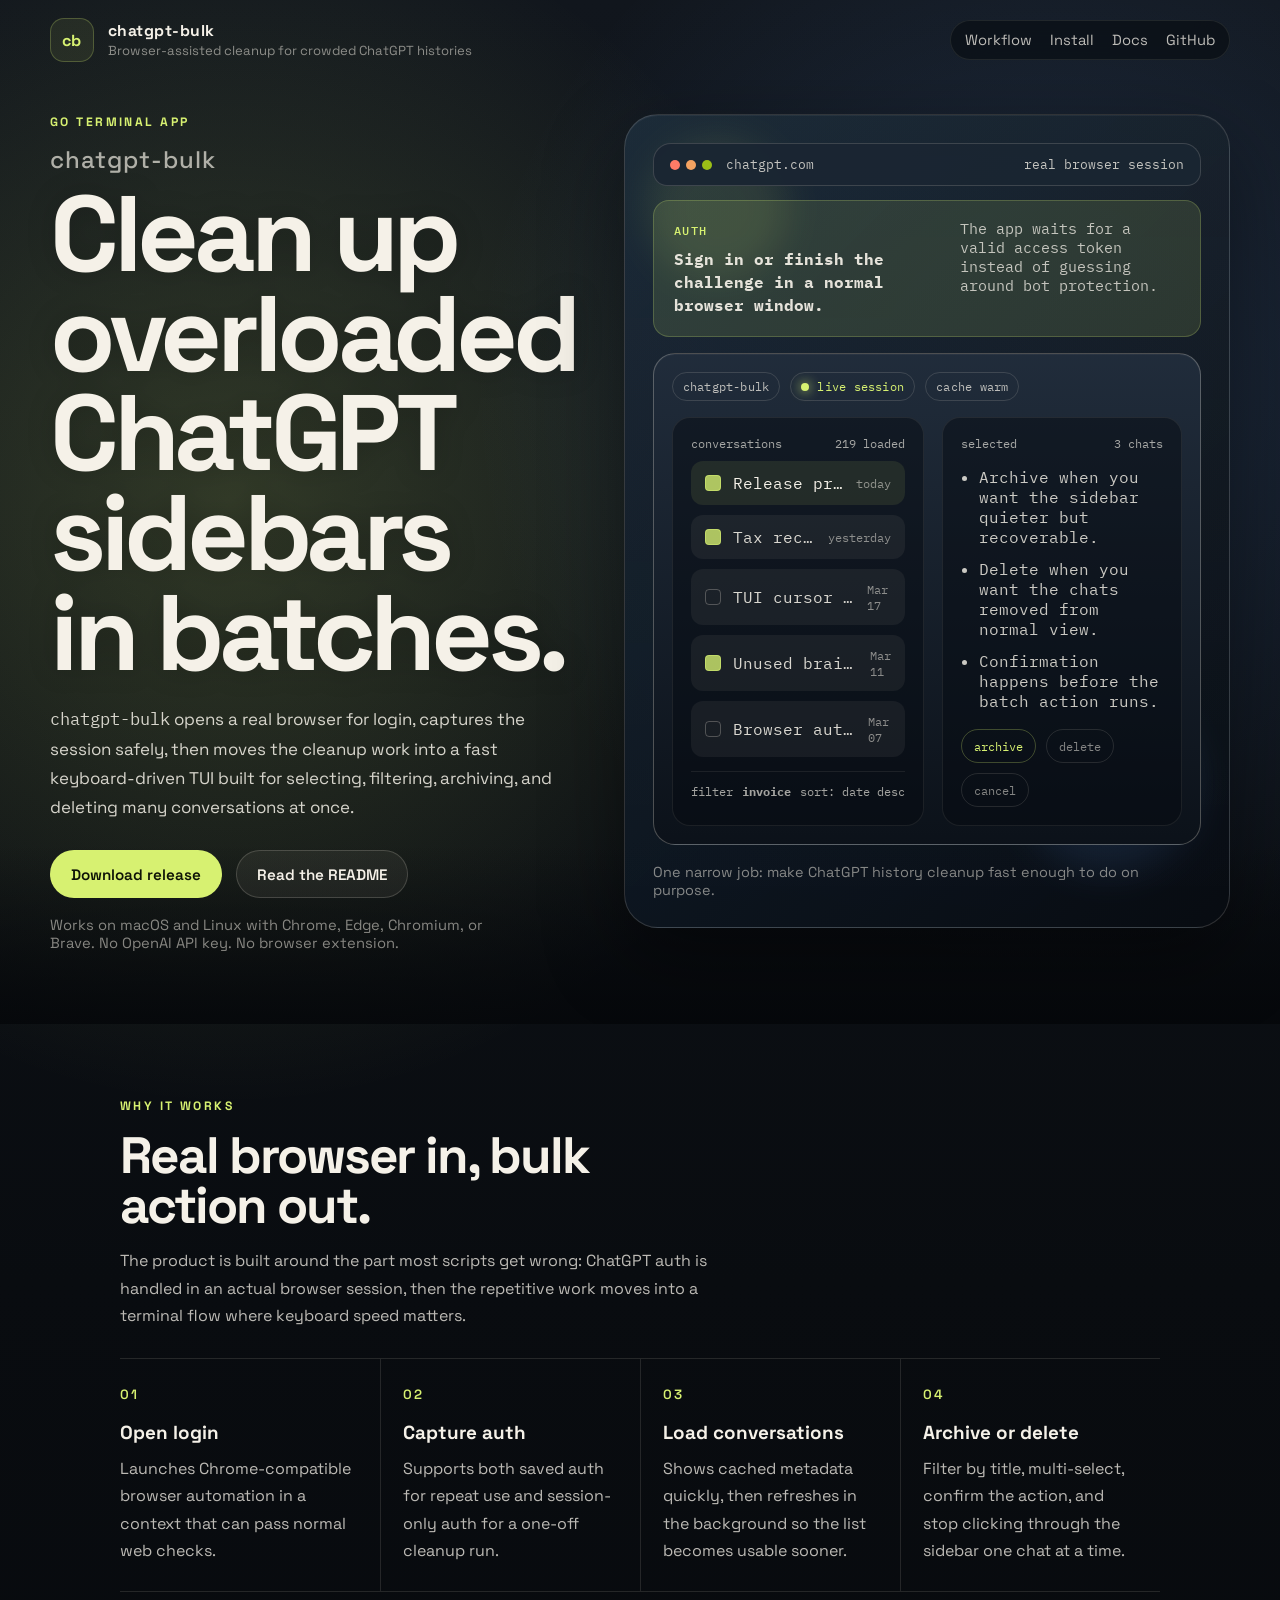
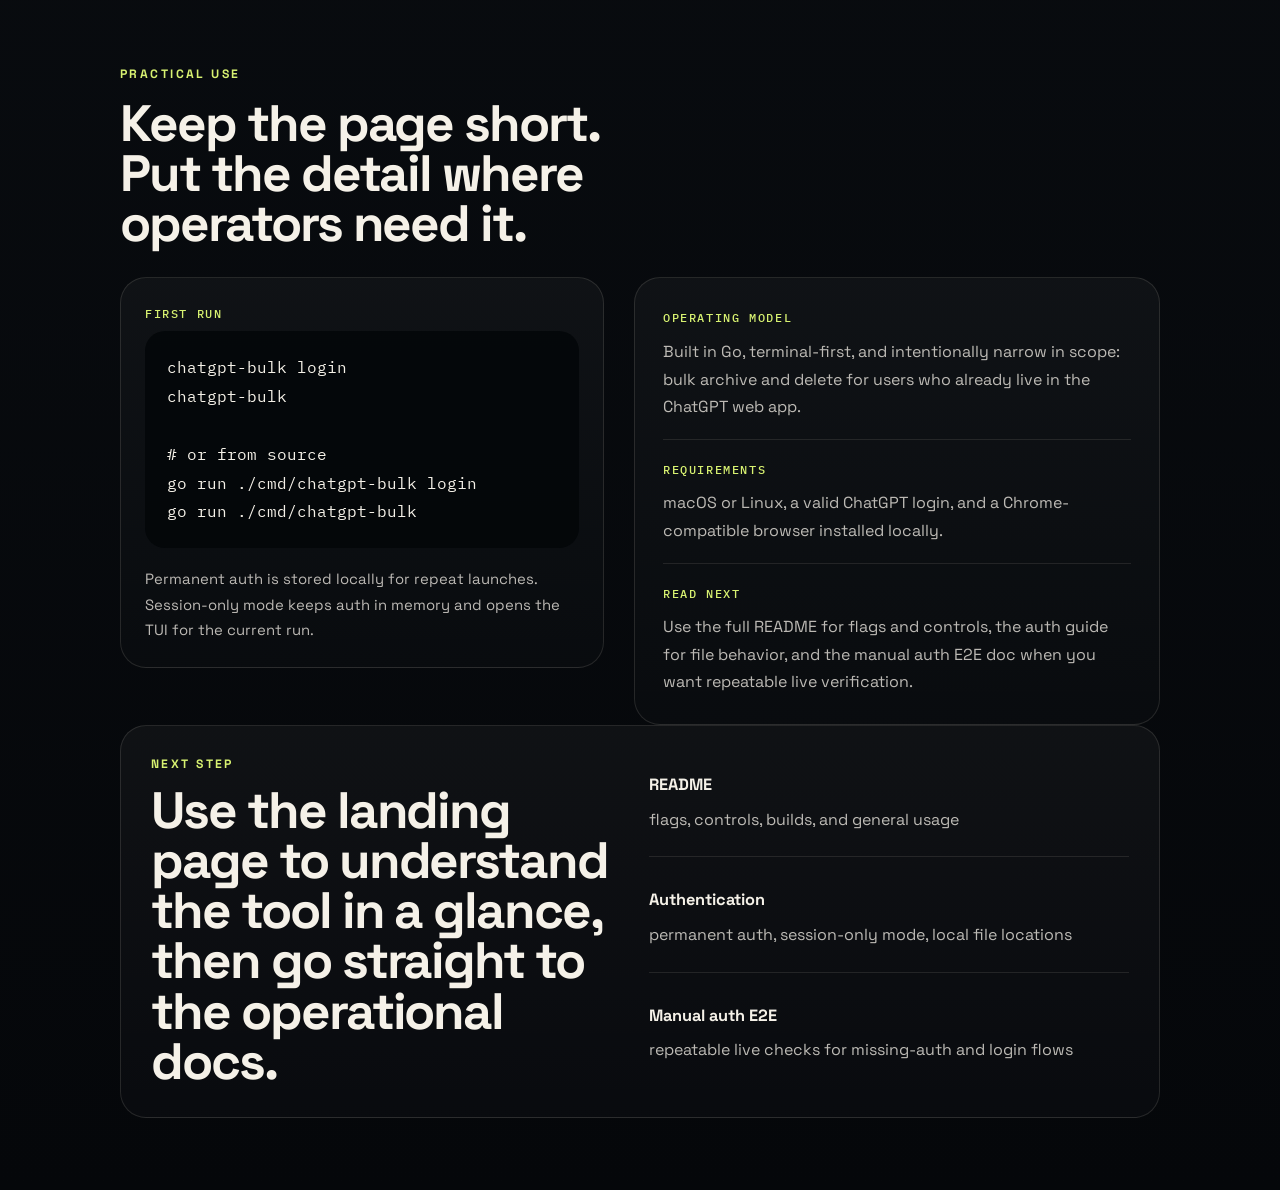
==== site/index.html @ 95bb8c99 "docs: redesign landing page around the cleanup workflow (#13) Replace the generic landing layout wit" ====
<!doctype html>
<html lang="en">
  <head>
    <meta charset="utf-8" />
    <meta name="viewport" content="width=device-width, initial-scale=1" />
    <title>chatgpt-bulk | Bulk cleanup for overloaded ChatGPT sidebars</title>
    <meta
      name="description"
      content="A practical landing page for chatgpt-bulk, the Go terminal app that uses a real browser login to bulk archive or delete ChatGPT conversations."
    />
    <link rel="preconnect" href="https://fonts.googleapis.com" />
    <link rel="preconnect" href="https://fonts.gstatic.com" crossorigin />
    <link
      href="https://fonts.googleapis.com/css2?family=IBM+Plex+Mono:wght@400;500;600&family=Space+Grotesk:wght@400;500;700&display=swap"
      rel="stylesheet"
    />
    <link
      rel="icon"
      href="data:image/svg+xml,%3Csvg xmlns='http://www.w3.org/2000/svg' viewBox='0 0 64 64'%3E%3Crect width='64' height='64' rx='18' fill='%230d1206'/%3E%3Ctext x='50%25' y='54%25' dominant-baseline='middle' text-anchor='middle' font-family='IBM Plex Mono, monospace' font-size='26' fill='%23d7f171'%3Ecb%3C/text%3E%3C/svg%3E"
    />
    <link rel="stylesheet" href="./styles.css" />
  </head>
  <body>
    <header class="site-header">
      <a class="brand" href="#top" aria-label="chatgpt-bulk home">
        <span class="brand-mark">cb</span>
        <span class="brand-copy">
          <strong>chatgpt-bulk</strong>
          <span>Browser-assisted cleanup for crowded ChatGPT histories</span>
        </span>
      </a>
      <nav class="site-nav" aria-label="Primary">
        <a href="#workflow">Workflow</a>
        <a href="#install">Install</a>
        <a href="#docs">Docs</a>
        <a href="https://github.com/arush-sal/bulk-delete-chatgpt-conversations">GitHub</a>
      </nav>
    </header>

    <main id="top">
      <section class="hero">
        <div class="hero-inner">
          <div class="hero-copy">
            <p class="eyebrow">Go terminal app</p>
            <p class="hero-product">chatgpt-bulk</p>
            <h1>Clean up overloaded ChatGPT sidebars in batches.</h1>
            <p class="hero-text">
              <code>chatgpt-bulk</code> opens a real browser for login, captures
              the session safely, then moves the cleanup work into a fast
              keyboard-driven TUI built for selecting, filtering, archiving, and
              deleting many conversations at once.
            </p>
            <div class="hero-actions">
              <a
                class="button button-primary"
                href="https://github.com/arush-sal/bulk-delete-chatgpt-conversations/releases"
              >
                Download release
              </a>
              <a
                class="button button-secondary"
                href="https://github.com/arush-sal/bulk-delete-chatgpt-conversations#readme"
              >
                Read the README
              </a>
            </div>
            <p class="hero-note">
              Works on macOS and Linux with Chrome, Edge, Chromium, or Brave. No
              OpenAI API key. No browser extension.
            </p>
          </div>

          <div class="hero-stage" aria-label="chatgpt-bulk workflow preview">
            <div class="stage-glow stage-glow-left"></div>
            <div class="stage-glow stage-glow-right"></div>

            <div class="browser-ribbon">
              <span class="traffic-lights" aria-hidden="true">
                <span></span>
                <span></span>
                <span></span>
              </span>
              <p>chatgpt.com</p>
              <p class="browser-status">real browser session</p>
            </div>

            <div class="browser-strip">
              <div>
                <span class="strip-label">auth</span>
                <strong>Sign in or finish the challenge in a normal browser window.</strong>
              </div>
              <p>The app waits for a valid access token instead of guessing around bot protection.</p>
            </div>

            <div class="terminal-window">
              <div class="terminal-topline">
                <span class="terminal-pill">chatgpt-bulk</span>
                <span class="terminal-pill terminal-pill-live">live session</span>
                <span class="terminal-pill">cache warm</span>
              </div>

              <div class="terminal-layout">
                <section class="conversation-list">
                  <div class="terminal-heading">
                    <span>conversations</span>
                    <span>219 loaded</span>
                  </div>
                  <div class="row row-active">
                    <span class="checkbox checkbox-on"></span>
                    <span class="row-title">Release prep notes</span>
                    <span class="row-date">today</span>
                  </div>
                  <div class="row">
                    <span class="checkbox checkbox-on"></span>
                    <span class="row-title">Tax receipts</span>
                    <span class="row-date">yesterday</span>
                  </div>
                  <div class="row">
                    <span class="checkbox"></span>
                    <span class="row-title">TUI cursor bug thread</span>
                    <span class="row-date">Mar 17</span>
                  </div>
                  <div class="row">
                    <span class="checkbox checkbox-on"></span>
                    <span class="row-title">Unused brainstorming chats</span>
                    <span class="row-date">Mar 11</span>
                  </div>
                  <div class="row">
                    <span class="checkbox"></span>
                    <span class="row-title">Browser auth regression</span>
                    <span class="row-date">Mar 07</span>
                  </div>
                  <div class="terminal-filter">
                    <span>filter</span>
                    <strong>invoice</strong>
                    <span>sort: date desc</span>
                  </div>
                </section>

                <aside class="selection-panel">
                  <div class="terminal-heading">
                    <span>selected</span>
                    <span>3 chats</span>
                  </div>
                  <ul class="selection-list">
                    <li>Archive when you want the sidebar quieter but recoverable.</li>
                    <li>Delete when you want the chats removed from normal view.</li>
                    <li>Confirmation happens before the batch action runs.</li>
                  </ul>
                  <div class="action-bar">
                    <span class="action-chip action-chip-primary">archive</span>
                    <span class="action-chip">delete</span>
                    <span class="action-chip">cancel</span>
                  </div>
                </aside>
              </div>
            </div>

            <p class="stage-caption">
              One narrow job: make ChatGPT history cleanup fast enough to do on purpose.
            </p>
          </div>
        </div>
      </section>

      <section class="section" id="workflow">
        <div class="section-intro">
          <p class="eyebrow">Why it works</p>
          <h2>Real browser in, bulk action out.</h2>
          <p>
            The product is built around the part most scripts get wrong: ChatGPT
            auth is handled in an actual browser session, then the repetitive work
            moves into a terminal flow where keyboard speed matters.
          </p>
        </div>

        <div class="workflow-band">
          <article>
            <span>01</span>
            <h3>Open login</h3>
            <p>Launches Chrome-compatible browser automation in a context that can pass normal web checks.</p>
          </article>
          <article>
            <span>02</span>
            <h3>Capture auth</h3>
            <p>Supports both saved auth for repeat use and session-only auth for a one-off cleanup run.</p>
          </article>
          <article>
            <span>03</span>
            <h3>Load conversations</h3>
            <p>Shows cached metadata quickly, then refreshes in the background so the list becomes usable sooner.</p>
          </article>
          <article>
            <span>04</span>
            <h3>Archive or delete</h3>
            <p>Filter by title, multi-select, confirm the action, and stop clicking through the sidebar one chat at a time.</p>
          </article>
        </div>
      </section>

      <section class="section practical-section" id="install">
        <div class="section-intro">
          <p class="eyebrow">Practical use</p>
          <h2>Keep the page short. Put the detail where operators need it.</h2>
        </div>

        <div class="practical-layout">
          <div class="command-panel">
            <p class="panel-kicker">first run</p>
            <pre><code>chatgpt-bulk login
chatgpt-bulk

# or from source
go run ./cmd/chatgpt-bulk login
go run ./cmd/chatgpt-bulk</code></pre>
            <p class="panel-footnote">
              Permanent auth is stored locally for repeat launches. Session-only
              mode keeps auth in memory and opens the TUI for the current run.
            </p>
          </div>

          <div class="practical-copy">
            <div class="detail-row">
              <p class="detail-label">Operating model</p>
              <p>
                Built in Go, terminal-first, and intentionally narrow in scope:
                bulk archive and delete for users who already live in the ChatGPT web app.
              </p>
            </div>
            <div class="detail-row">
              <p class="detail-label">Requirements</p>
              <p>macOS or Linux, a valid ChatGPT login, and a Chrome-compatible browser installed locally.</p>
            </div>
            <div class="detail-row">
              <p class="detail-label">Read next</p>
              <p>
                Use the full README for flags and controls, the auth guide for file behavior,
                and the manual auth E2E doc when you want repeatable live verification.
              </p>
            </div>
          </div>
        </div>
      </section>

      <section class="section final-section" id="docs">
        <div class="final-copy">
          <p class="eyebrow">Next step</p>
          <h2>Use the landing page to understand the tool in a glance, then go straight to the operational docs.</h2>
        </div>
        <div class="doc-links" aria-label="Documentation links">
          <a href="https://github.com/arush-sal/bulk-delete-chatgpt-conversations#readme">
            <strong>README</strong>
            <span>flags, controls, builds, and general usage</span>
          </a>
          <a href="https://github.com/arush-sal/bulk-delete-chatgpt-conversations/blob/master/docs/authentication.md">
            <strong>Authentication</strong>
            <span>permanent auth, session-only mode, local file locations</span>
          </a>
          <a href="https://github.com/arush-sal/bulk-delete-chatgpt-conversations/blob/master/docs/manual-auth-e2e.md">
            <strong>Manual auth E2E</strong>
            <span>repeatable live checks for missing-auth and login flows</span>
          </a>
        </div>
      </section>
    </main>
  </body>
</html>
---- site/styles.css ----
:root {
  --bg: #0a0e12;
  --bg-deep: #05070a;
  --panel: rgba(8, 12, 16, 0.82);
  --panel-strong: rgba(10, 16, 22, 0.94);
  --surface: rgba(244, 236, 222, 0.08);
  --surface-strong: rgba(244, 236, 222, 0.14);
  --line: rgba(244, 236, 222, 0.16);
  --line-strong: rgba(244, 236, 222, 0.28);
  --text: #f5f1e8;
  --text-soft: rgba(245, 241, 232, 0.76);
  --text-muted: rgba(245, 241, 232, 0.52);
  --accent: #d7f171;
  --accent-deep: #9cbf17;
  --warning: #f4a261;
  --danger: #ff7b67;
  --hero-width: min(1180px, calc(100% - 40px));
  --section-width: min(1040px, calc(100% - 40px));
}

* {
  box-sizing: border-box;
}

html {
  scroll-behavior: smooth;
}

body {
  margin: 0;
  min-height: 100vh;
  font-family: "Space Grotesk", sans-serif;
  color: var(--text);
  background:
    radial-gradient(circle at 18% 18%, rgba(215, 241, 113, 0.18), transparent 24%),
    radial-gradient(circle at 82% 14%, rgba(102, 164, 255, 0.16), transparent 22%),
    linear-gradient(180deg, #11161d 0%, #090c10 46%, #05070a 100%);
}

a {
  color: inherit;
}

code,
pre,
.terminal-window,
.browser-ribbon,
.browser-strip,
.terminal-pill,
.detail-label,
.strip-label,
.panel-kicker,
.row-date,
.terminal-heading,
.terminal-filter {
  font-family: "IBM Plex Mono", monospace;
}

.site-header {
  position: sticky;
  top: 0;
  z-index: 20;
  display: flex;
  align-items: center;
  justify-content: space-between;
  gap: 20px;
  width: var(--hero-width);
  margin: 0 auto;
  padding: 18px 0;
}

.brand {
  display: inline-flex;
  align-items: center;
  gap: 14px;
  text-decoration: none;
}

.brand-mark {
  display: inline-flex;
  align-items: center;
  justify-content: center;
  width: 44px;
  height: 44px;
  border: 1px solid rgba(215, 241, 113, 0.24);
  border-radius: 14px;
  background: rgba(215, 241, 113, 0.08);
  color: var(--accent);
  font-size: 1rem;
  font-weight: 700;
  letter-spacing: 0.04em;
}

.brand-copy {
  display: flex;
  flex-direction: column;
  gap: 1px;
}

.brand-copy strong {
  font-size: 0.98rem;
  letter-spacing: 0.03em;
}

.brand-copy span {
  color: var(--text-muted);
  font-size: 0.82rem;
}

.site-nav {
  display: flex;
  flex-wrap: wrap;
  gap: 18px;
  padding: 10px 14px;
  border: 1px solid rgba(244, 236, 222, 0.09);
  border-radius: 999px;
  background: rgba(6, 10, 14, 0.55);
  backdrop-filter: blur(18px);
}

.site-nav a {
  color: var(--text-soft);
  text-decoration: none;
  font-size: 0.92rem;
}

.site-nav a:hover,
.site-nav a:focus-visible,
.doc-links a:hover,
.doc-links a:focus-visible {
  color: var(--text);
}

.hero {
  position: relative;
  overflow: clip;
  padding: 34px 0 72px;
}

.hero::after {
  content: "";
  position: absolute;
  inset: auto 0 0;
  height: 180px;
  background: linear-gradient(180deg, rgba(5, 7, 10, 0), rgba(5, 7, 10, 0.88));
  pointer-events: none;
}

.hero-inner {
  position: relative;
  z-index: 1;
  display: grid;
  grid-template-columns: minmax(0, 0.88fr) minmax(420px, 1fr);
  gap: 40px;
  width: var(--hero-width);
  margin: 0 auto;
  align-items: start;
}

.hero-copy,
.hero-stage,
.workflow-band article,
.command-panel,
.practical-copy,
.final-section {
  animation: rise-in 700ms ease both;
}

.eyebrow {
  margin: 0 0 14px;
  color: var(--accent);
  font-size: 0.76rem;
  font-weight: 700;
  letter-spacing: 0.2em;
  text-transform: uppercase;
}

.hero-product {
  margin: 0 0 10px;
  color: rgba(245, 241, 232, 0.68);
  font-size: clamp(1.2rem, 2vw, 1.5rem);
  font-weight: 500;
  letter-spacing: 0.04em;
}

h1,
h2,
h3,
p {
  margin: 0;
}

h1 {
  max-width: 12ch;
  font-size: clamp(3.6rem, 9vw, 6.7rem);
  line-height: 0.93;
  letter-spacing: -0.05em;
  text-wrap: balance;
  text-shadow: 0 0 28px rgba(0, 0, 0, 0.22);
}

.hero-text,
.section-intro p,
.workflow-band article p,
.detail-row p,
.panel-footnote,
.doc-links span {
  color: var(--text-soft);
  line-height: 1.72;
}

.section-intro .eyebrow,
.final-copy .eyebrow,
.detail-row .detail-label {
  color: var(--accent);
}

.hero-text {
  max-width: 56ch;
  margin-top: 22px;
  color: rgba(245, 241, 232, 0.86);
  font-size: 1.06rem;
}

.hero-actions {
  display: flex;
  flex-wrap: wrap;
  gap: 14px;
  margin-top: 28px;
}

.button {
  display: inline-flex;
  align-items: center;
  justify-content: center;
  min-height: 48px;
  padding: 0 20px;
  border: 1px solid transparent;
  border-radius: 999px;
  font-size: 0.95rem;
  font-weight: 600;
  text-decoration: none;
  transition:
    transform 180ms ease,
    background-color 180ms ease,
    border-color 180ms ease;
}

.button:hover,
.button:focus-visible {
  transform: translateY(-1px);
}

.button-primary {
  background: var(--accent);
  color: #0d1206;
}

.button-primary:hover,
.button-primary:focus-visible {
  background: #e3f88f;
}

.button-secondary {
  border-color: rgba(244, 236, 222, 0.18);
  background: rgba(244, 236, 222, 0.06);
}

.button-secondary:hover,
.button-secondary:focus-visible {
  border-color: rgba(244, 236, 222, 0.3);
  background: rgba(244, 236, 222, 0.1);
}

.hero-note {
  margin-top: 18px;
  color: var(--text-muted);
  max-width: 52ch;
  font-size: 0.92rem;
}

.hero-stage {
  position: relative;
  padding: 28px;
  border: 1px solid rgba(244, 236, 222, 0.16);
  border-radius: 34px;
  background:
    linear-gradient(180deg, rgba(244, 236, 222, 0.04), rgba(244, 236, 222, 0)),
    linear-gradient(135deg, rgba(20, 36, 52, 0.92), rgba(8, 12, 18, 0.96));
  box-shadow:
    0 30px 80px rgba(0, 0, 0, 0.4),
    inset 0 1px 0 rgba(255, 255, 255, 0.05);
}

.stage-glow {
  position: absolute;
  border-radius: 999px;
  filter: blur(18px);
  opacity: 0.6;
  animation: drift 8s ease-in-out infinite;
}

.stage-glow-left {
  top: 24px;
  left: 22px;
  width: 140px;
  height: 140px;
  background: rgba(215, 241, 113, 0.18);
}

.stage-glow-right {
  right: 30px;
  bottom: 54px;
  width: 180px;
  height: 180px;
  background: rgba(102, 164, 255, 0.18);
  animation-delay: -4s;
}

.browser-ribbon,
.browser-strip,
.terminal-window {
  position: relative;
  z-index: 1;
}

.browser-ribbon {
  display: flex;
  align-items: center;
  gap: 14px;
  padding: 12px 16px;
  border: 1px solid var(--line);
  border-radius: 18px 18px 14px 14px;
  background: rgba(27, 38, 50, 0.96);
  color: rgba(245, 241, 232, 0.78);
  font-size: 0.8rem;
}

.traffic-lights {
  display: inline-flex;
  gap: 6px;
}

.traffic-lights span {
  width: 10px;
  height: 10px;
  border-radius: 50%;
  background: rgba(244, 236, 222, 0.32);
}

.traffic-lights span:first-child {
  background: var(--danger);
}

.traffic-lights span:nth-child(2) {
  background: var(--warning);
}

.traffic-lights span:last-child {
  background: var(--accent-deep);
}

.browser-status {
  margin-left: auto;
}

.browser-strip {
  display: grid;
  grid-template-columns: minmax(0, 1fr) minmax(220px, 0.72fr);
  gap: 22px;
  margin-top: 14px;
  padding: 18px 20px;
  border: 1px solid rgba(215, 241, 113, 0.22);
  border-radius: 16px;
  background: rgba(215, 241, 113, 0.12);
}

.strip-label,
.panel-kicker,
.detail-label {
  display: inline-block;
  margin-bottom: 10px;
  color: var(--accent);
  font-size: 0.72rem;
  font-weight: 500;
  letter-spacing: 0.14em;
  text-transform: uppercase;
}

.browser-strip strong {
  display: block;
  max-width: 34ch;
  color: rgba(245, 241, 232, 0.92);
  line-height: 1.45;
}

.browser-strip p:last-child {
  color: var(--text-soft);
  font-size: 0.92rem;
}

.terminal-window {
  margin-top: 16px;
  padding: 18px;
  border: 1px solid var(--line-strong);
  border-radius: 22px;
  background:
    linear-gradient(180deg, rgba(33, 45, 60, 0.98), rgba(12, 18, 26, 0.98)),
    var(--panel-strong);
  box-shadow: inset 0 1px 0 rgba(255, 255, 255, 0.04);
}

.terminal-topline {
  display: flex;
  flex-wrap: wrap;
  gap: 10px;
}

.terminal-pill {
  padding: 6px 10px;
  border: 1px solid rgba(244, 236, 222, 0.14);
  border-radius: 999px;
  color: rgba(245, 241, 232, 0.74);
  font-size: 0.72rem;
  letter-spacing: 0.02em;
}

.terminal-pill-live {
  color: var(--accent);
}

.terminal-pill-live::before {
  content: "";
  display: inline-block;
  width: 8px;
  height: 8px;
  margin-right: 8px;
  border-radius: 50%;
  background: currentColor;
  box-shadow: 0 0 12px currentColor;
  animation: pulse 1.8s ease-in-out infinite;
}

.terminal-layout {
  display: grid;
  grid-template-columns: minmax(0, 1.2fr) minmax(240px, 0.75fr);
  gap: 18px;
  margin-top: 16px;
}

.conversation-list,
.selection-panel {
  min-width: 0;
  padding: 18px;
  border: 1px solid rgba(244, 236, 222, 0.08);
  border-radius: 18px;
  background: rgba(5, 10, 16, 0.46);
}

.terminal-heading,
.row,
.terminal-filter,
.action-bar {
  display: flex;
  align-items: center;
}

.terminal-heading,
.terminal-filter {
  justify-content: space-between;
  color: rgba(245, 241, 232, 0.66);
  font-size: 0.76rem;
}

.row {
  gap: 12px;
  margin-top: 10px;
  padding: 12px 14px;
  border-radius: 12px;
  background: rgba(244, 236, 222, 0.06);
  color: rgba(245, 241, 232, 0.88);
}

.row-active {
  background: rgba(215, 241, 113, 0.09);
  color: var(--text);
}

.checkbox {
  width: 16px;
  height: 16px;
  border: 1px solid rgba(244, 236, 222, 0.26);
  border-radius: 4px;
  flex: 0 0 16px;
}

.checkbox-on {
  border-color: rgba(215, 241, 113, 0.54);
  background: rgba(215, 241, 113, 0.78);
}

.row-title {
  flex: 1 1 auto;
  min-width: 0;
  overflow: hidden;
  text-overflow: ellipsis;
  white-space: nowrap;
}

.row-date {
  color: var(--text-muted);
  font-size: 0.78rem;
}

.terminal-filter {
  margin-top: 14px;
  padding-top: 12px;
  border-top: 1px solid rgba(244, 236, 222, 0.08);
}

.selection-list {
  margin: 16px 0 0;
  padding-left: 18px;
  color: rgba(245, 241, 232, 0.82);
}

.selection-list li + li {
  margin-top: 12px;
}

.action-bar {
  flex-wrap: wrap;
  gap: 10px;
  margin-top: 18px;
}

.action-chip {
  padding: 8px 12px;
  border: 1px solid rgba(244, 236, 222, 0.12);
  border-radius: 999px;
  color: var(--text-muted);
  font-size: 0.78rem;
  text-transform: lowercase;
}

.action-chip-primary {
  border-color: rgba(215, 241, 113, 0.26);
  color: var(--accent);
}

.stage-caption {
  position: relative;
  z-index: 1;
  margin-top: 18px;
  color: var(--text-muted);
  font-size: 0.9rem;
}

.section {
  width: var(--section-width);
  margin: 0 auto;
  padding: 72px 0 0;
}

.section-intro {
  max-width: 64ch;
}

.section-intro h2,
.final-copy h2 {
  max-width: 15ch;
  font-size: clamp(2.1rem, 4vw, 3.5rem);
  line-height: 0.98;
  letter-spacing: -0.04em;
}

.section-intro p:last-child {
  margin-top: 16px;
}

.workflow-band {
  display: grid;
  grid-template-columns: repeat(4, minmax(0, 1fr));
  gap: 0;
  margin-top: 28px;
  border-top: 1px solid rgba(244, 236, 222, 0.12);
  border-bottom: 1px solid rgba(244, 236, 222, 0.12);
}

.workflow-band article {
  padding: 24px 22px 26px 0;
}

.workflow-band article + article {
  padding-left: 22px;
  border-left: 1px solid rgba(244, 236, 222, 0.12);
}

.workflow-band span {
  color: var(--accent);
  font-size: 0.84rem;
  font-weight: 600;
  letter-spacing: 0.16em;
}

.workflow-band h3 {
  margin-top: 16px;
  margin-bottom: 10px;
  font-size: 1.18rem;
}

.practical-layout {
  display: grid;
  grid-template-columns: minmax(280px, 0.92fr) minmax(0, 1fr);
  gap: 30px;
  align-items: start;
  margin-top: 28px;
}

.command-panel,
.practical-copy,
.final-section {
  border: 1px solid rgba(244, 236, 222, 0.12);
  border-radius: 26px;
  background:
    linear-gradient(180deg, rgba(244, 236, 222, 0.04), rgba(244, 236, 222, 0.01)),
    rgba(7, 10, 14, 0.76);
}

.command-panel {
  padding: 24px;
}

.command-panel pre {
  margin: 0;
  padding: 22px;
  overflow-x: auto;
  border-radius: 20px;
  background: rgba(3, 6, 9, 0.84);
  color: var(--text);
  line-height: 1.8;
}

.panel-footnote {
  margin-top: 18px;
  font-size: 0.93rem;
}

.practical-copy {
  padding: 10px 28px;
}

.detail-row {
  padding: 18px 0;
}

.detail-row + .detail-row {
  border-top: 1px solid rgba(244, 236, 222, 0.1);
}

.final-section {
  display: grid;
  grid-template-columns: minmax(0, 0.92fr) minmax(280px, 0.95fr);
  gap: 34px;
  margin-bottom: 72px;
  padding: 30px;
}

.doc-links {
  display: grid;
  gap: 14px;
}

.doc-links a {
  display: grid;
  gap: 6px;
  padding: 18px 0;
  border-bottom: 1px solid rgba(244, 236, 222, 0.1);
  text-decoration: none;
  transition: padding-left 180ms ease;
}

.doc-links a:last-child {
  border-bottom: 0;
}

.doc-links a:hover,
.doc-links a:focus-visible {
  padding-left: 10px;
}

.doc-links strong {
  font-size: 1.02rem;
}

@keyframes rise-in {
  from {
    opacity: 0;
    transform: translateY(18px);
  }

  to {
    opacity: 1;
    transform: translateY(0);
  }
}

@keyframes pulse {
  0%,
  100% {
    opacity: 0.6;
    transform: scale(0.9);
  }

  50% {
    opacity: 1;
    transform: scale(1);
  }
}

@keyframes drift {
  0%,
  100% {
    transform: translate3d(0, 0, 0);
  }

  50% {
    transform: translate3d(10px, -12px, 0);
  }
}

@media (max-width: 1040px) {
  .hero-inner,
  .practical-layout,
  .final-section {
    grid-template-columns: 1fr;
  }

  .workflow-band {
    grid-template-columns: repeat(2, minmax(0, 1fr));
  }

  .workflow-band article:nth-child(3) {
    border-left: 0;
  }

  .workflow-band article:nth-child(2n + 2) {
    border-left: 1px solid rgba(244, 236, 222, 0.12);
  }
}

@media (max-width: 760px) {
  :root {
    --hero-width: min(100% - 28px, 1000px);
    --section-width: min(100% - 28px, 1000px);
  }

  .site-header {
    position: static;
    flex-direction: column;
    align-items: flex-start;
    padding-top: 14px;
  }

  .site-nav {
    width: 100%;
    justify-content: space-between;
    border-radius: 20px;
  }

  .hero {
    padding-top: 18px;
  }

  h1 {
    font-size: clamp(2.9rem, 16vw, 4.4rem);
  }

  .hero-stage,
  .command-panel,
  .practical-copy,
  .final-section {
    border-radius: 24px;
  }

  .browser-strip,
  .terminal-layout,
  .workflow-band,
  .final-section {
    grid-template-columns: 1fr;
  }

  .workflow-band article,
  .workflow-band article + article {
    padding: 20px 0;
    border-left: 0;
  }

  .workflow-band article + article {
    border-top: 1px solid rgba(244, 236, 222, 0.12);
  }

  .browser-status {
    display: none;
  }

  .browser-ribbon,
  .browser-strip,
  .terminal-window {
    padding-left: 14px;
    padding-right: 14px;
  }

  .conversation-list,
  .selection-panel,
  .command-panel {
    padding: 16px;
  }
}
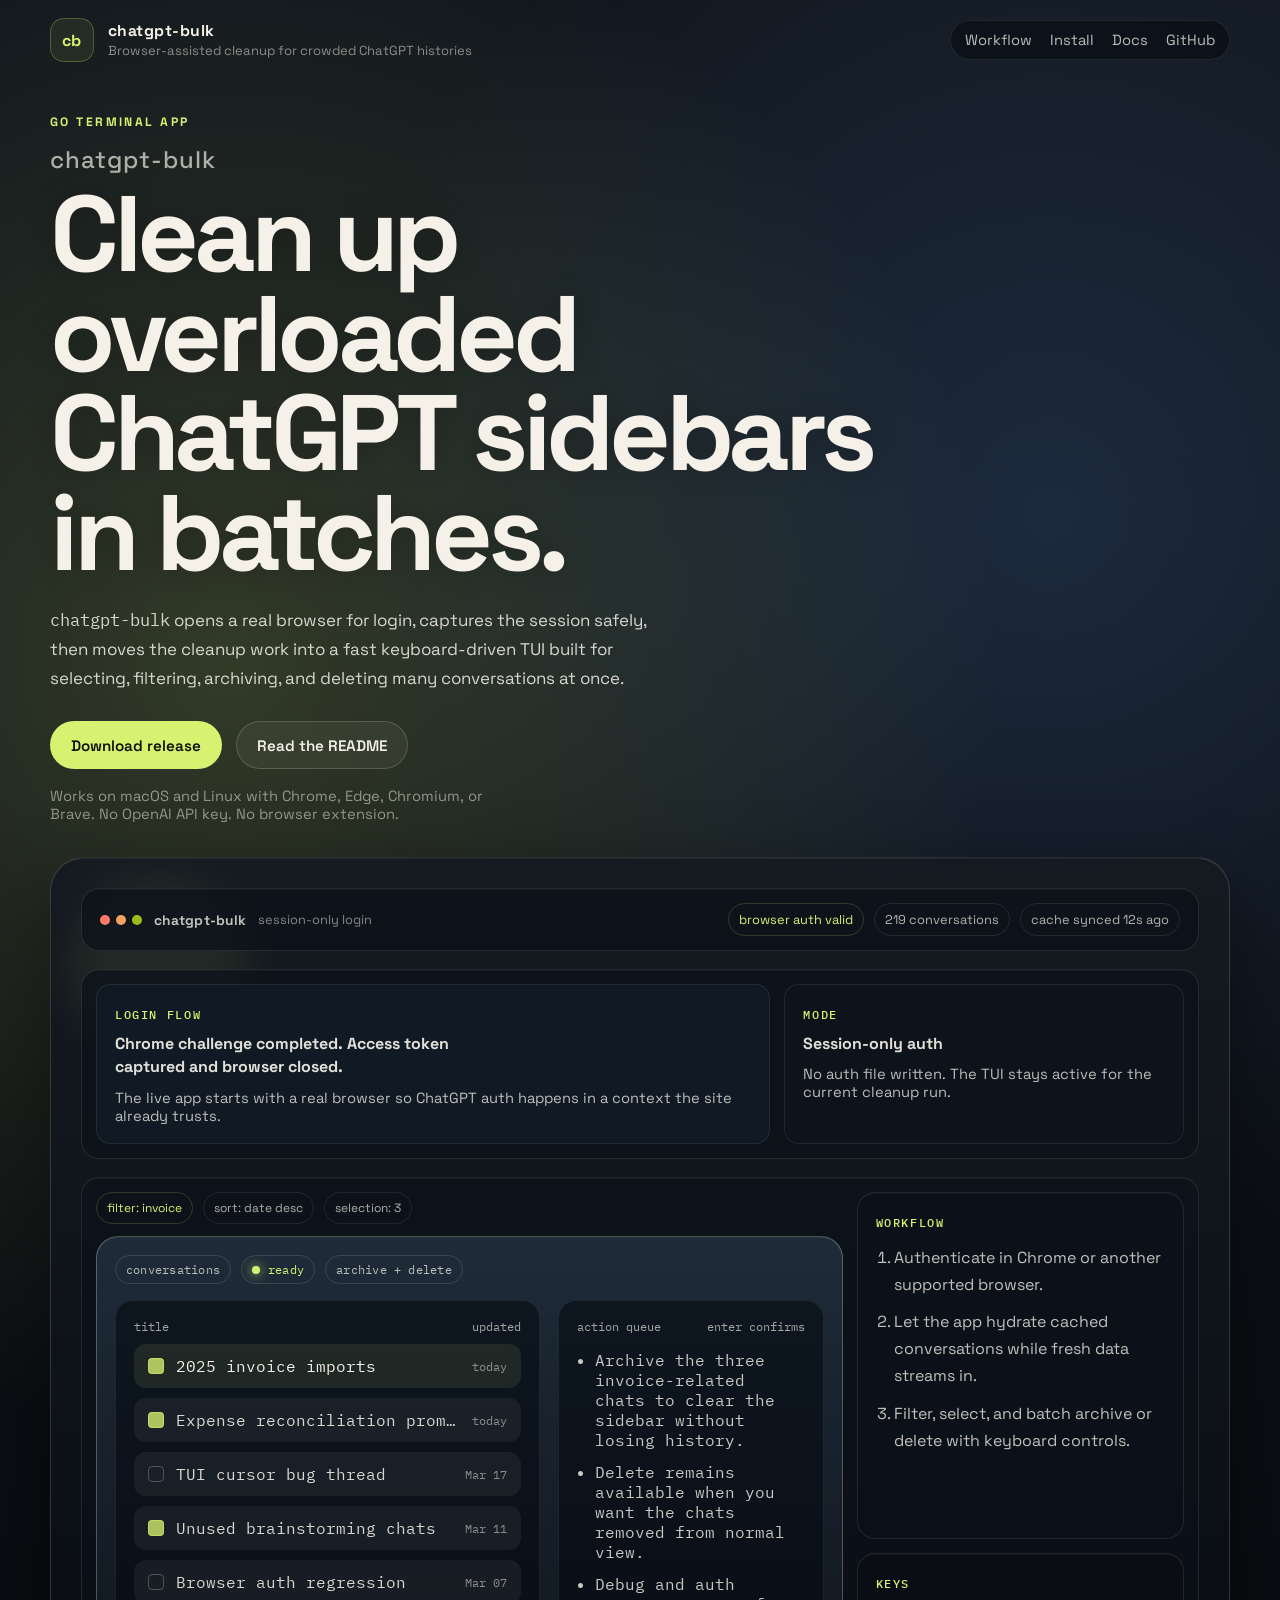
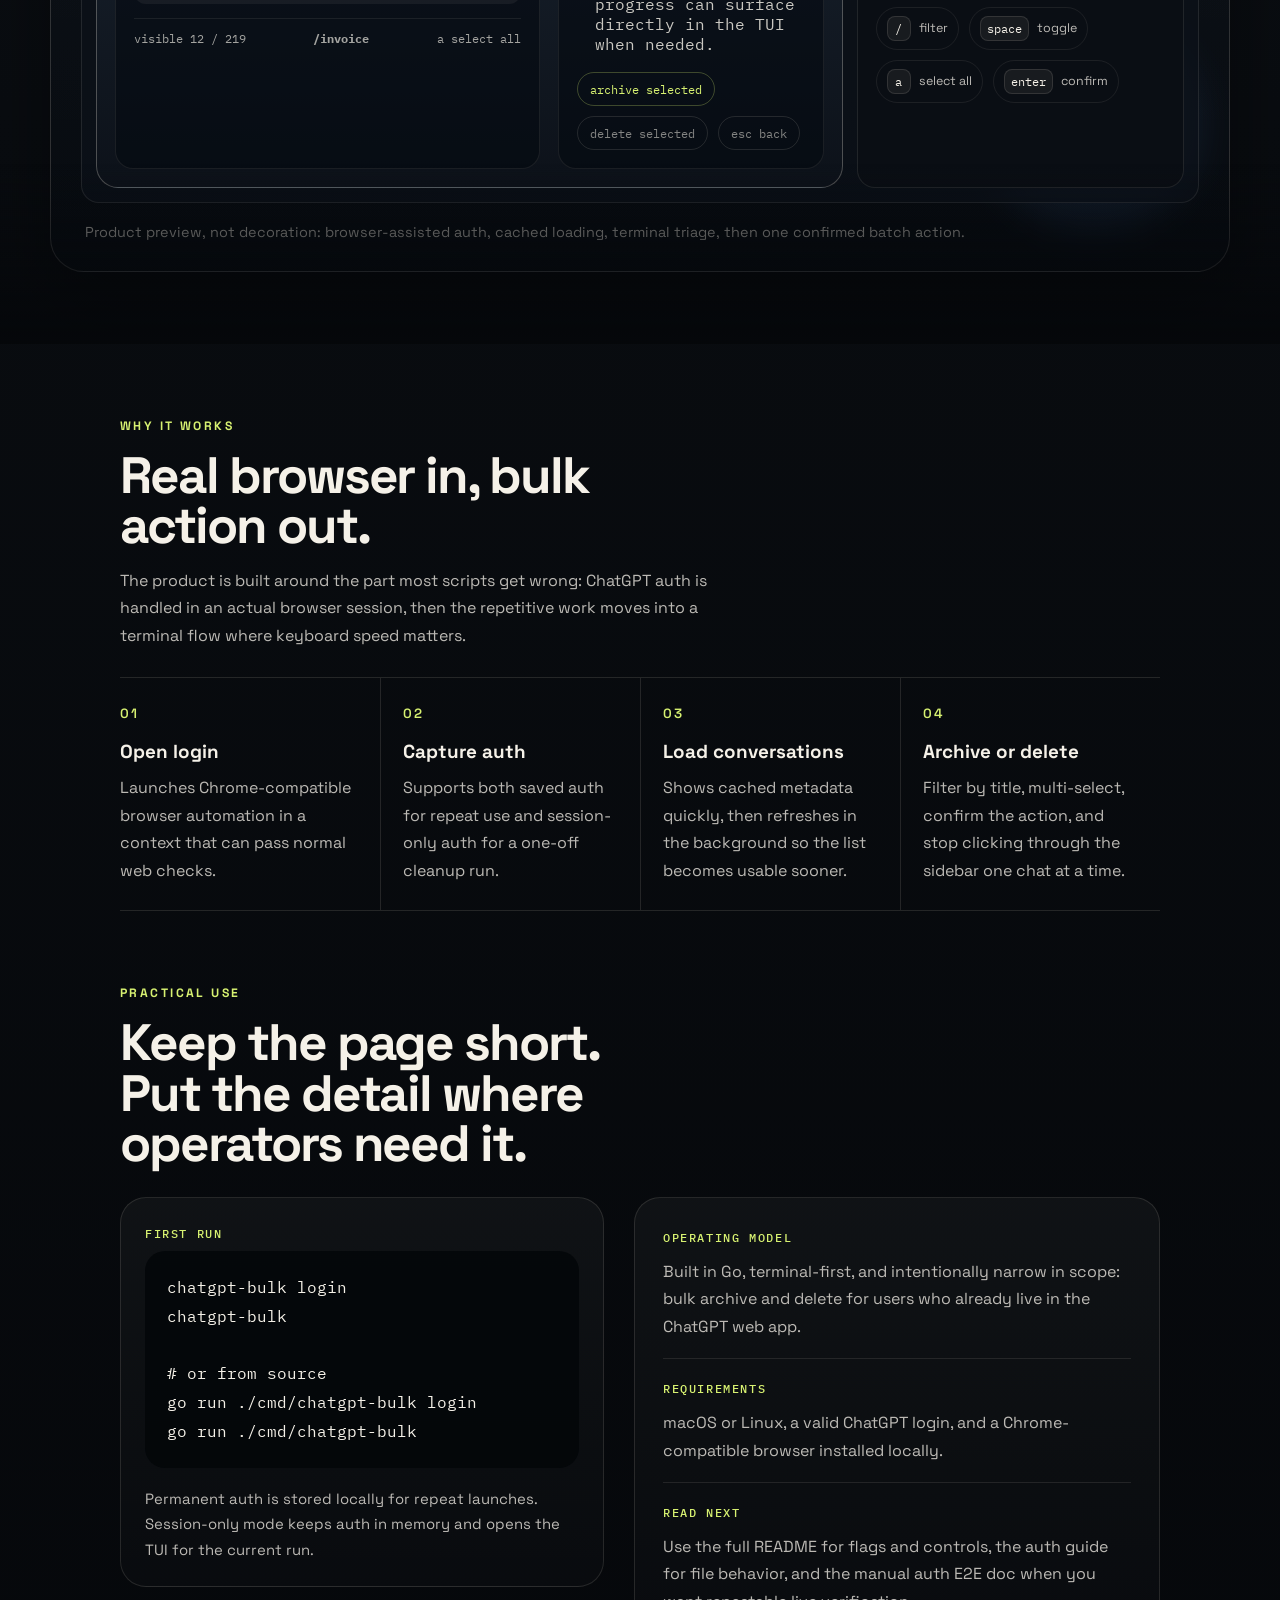
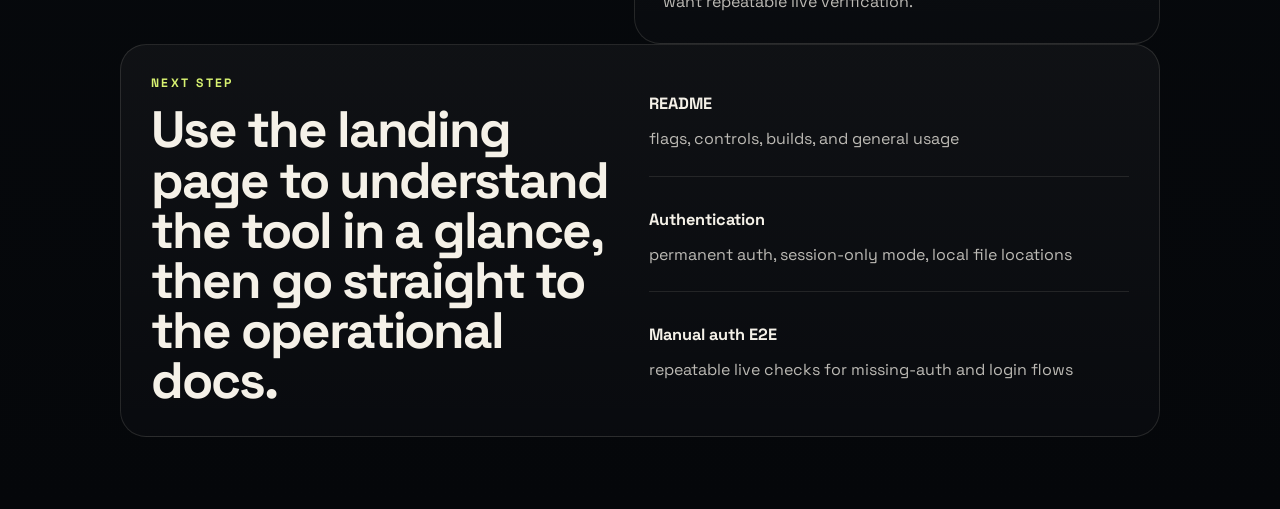
==== commit 3c108f63: "docs: make the landing preview feel like the actual app (#13) Move the product preview below the her" ====
--- a/site/index.html
+++ b/site/index.html
@@ -69,95 +69,139 @@
               OpenAI API key. No browser extension.
             </p>
           </div>
-
-          <div class="hero-stage" aria-label="chatgpt-bulk workflow preview">
-            <div class="stage-glow stage-glow-left"></div>
-            <div class="stage-glow stage-glow-right"></div>
-
-            <div class="browser-ribbon">
-              <span class="traffic-lights" aria-hidden="true">
-                <span></span>
-                <span></span>
-                <span></span>
-              </span>
-              <p>chatgpt.com</p>
-              <p class="browser-status">real browser session</p>
-            </div>
-
-            <div class="browser-strip">
-              <div>
-                <span class="strip-label">auth</span>
-                <strong>Sign in or finish the challenge in a normal browser window.</strong>
+        </div>
+
+        <div class="hero-stage" aria-label="chatgpt-bulk application preview">
+          <div class="stage-glow stage-glow-left"></div>
+          <div class="stage-glow stage-glow-right"></div>
+
+          <div class="app-shell">
+            <div class="app-topbar">
+              <div class="app-window-meta">
+                <span class="traffic-lights" aria-hidden="true">
+                  <span></span>
+                  <span></span>
+                  <span></span>
+                </span>
+                <strong>chatgpt-bulk</strong>
+                <span class="app-subtle">session-only login</span>
               </div>
-              <p>The app waits for a valid access token instead of guessing around bot protection.</p>
-            </div>
-
-            <div class="terminal-window">
-              <div class="terminal-topline">
-                <span class="terminal-pill">chatgpt-bulk</span>
-                <span class="terminal-pill terminal-pill-live">live session</span>
-                <span class="terminal-pill">cache warm</span>
+              <div class="app-topbar-right">
+                <span class="app-status app-status-live">browser auth valid</span>
+                <span class="app-status">219 conversations</span>
+                <span class="app-status">cache synced 12s ago</span>
               </div>
-
-              <div class="terminal-layout">
-                <section class="conversation-list">
-                  <div class="terminal-heading">
-                    <span>conversations</span>
-                    <span>219 loaded</span>
+            </div>
+
+            <div class="app-auth-strip">
+              <div class="auth-card">
+                <span class="strip-label">login flow</span>
+                <strong>Chrome challenge completed. Access token captured and browser closed.</strong>
+                <p>The live app starts with a real browser so ChatGPT auth happens in a context the site already trusts.</p>
+              </div>
+              <div class="auth-card auth-card-quiet">
+                <span class="strip-label">mode</span>
+                <strong>Session-only auth</strong>
+                <p>No auth file written. The TUI stays active for the current cleanup run.</p>
+              </div>
+            </div>
+
+            <div class="app-workspace">
+              <section class="workspace-main">
+                <div class="workspace-toolbar">
+                  <span class="toolbar-chip toolbar-chip-strong">filter: invoice</span>
+                  <span class="toolbar-chip">sort: date desc</span>
+                  <span class="toolbar-chip">selection: 3</span>
+                </div>
+
+                <div class="terminal-window">
+                  <div class="terminal-topline">
+                    <span class="terminal-pill">conversations</span>
+                    <span class="terminal-pill terminal-pill-live">ready</span>
+                    <span class="terminal-pill">archive + delete</span>
                   </div>
-                  <div class="row row-active">
-                    <span class="checkbox checkbox-on"></span>
-                    <span class="row-title">Release prep notes</span>
-                    <span class="row-date">today</span>
+
+                  <div class="terminal-layout">
+                    <section class="conversation-list">
+                      <div class="terminal-heading">
+                        <span>title</span>
+                        <span>updated</span>
+                      </div>
+                      <div class="row row-active">
+                        <span class="checkbox checkbox-on"></span>
+                        <span class="row-title">2025 invoice imports</span>
+                        <span class="row-date">today</span>
+                      </div>
+                      <div class="row">
+                        <span class="checkbox checkbox-on"></span>
+                        <span class="row-title">Expense reconciliation prompts</span>
+                        <span class="row-date">today</span>
+                      </div>
+                      <div class="row">
+                        <span class="checkbox"></span>
+                        <span class="row-title">TUI cursor bug thread</span>
+                        <span class="row-date">Mar 17</span>
+                      </div>
+                      <div class="row">
+                        <span class="checkbox checkbox-on"></span>
+                        <span class="row-title">Unused brainstorming chats</span>
+                        <span class="row-date">Mar 11</span>
+                      </div>
+                      <div class="row">
+                        <span class="checkbox"></span>
+                        <span class="row-title">Browser auth regression</span>
+                        <span class="row-date">Mar 07</span>
+                      </div>
+                      <div class="terminal-filter">
+                        <span>visible 12 / 219</span>
+                        <strong>/invoice</strong>
+                        <span>a select all</span>
+                      </div>
+                    </section>
+
+                    <aside class="selection-panel">
+                      <div class="terminal-heading">
+                        <span>action queue</span>
+                        <span>enter confirms</span>
+                      </div>
+                      <ul class="selection-list">
+                        <li>Archive the three invoice-related chats to clear the sidebar without losing history.</li>
+                        <li>Delete remains available when you want the chats removed from normal view.</li>
+                        <li>Debug and auth progress can surface directly in the TUI when needed.</li>
+                      </ul>
+                      <div class="action-bar">
+                        <span class="action-chip action-chip-primary">archive selected</span>
+                        <span class="action-chip">delete selected</span>
+                        <span class="action-chip">esc back</span>
+                      </div>
+                    </aside>
                   </div>
-                  <div class="row">
-                    <span class="checkbox checkbox-on"></span>
-                    <span class="row-title">Tax receipts</span>
-                    <span class="row-date">yesterday</span>
+                </div>
+              </section>
+
+              <aside class="workspace-side">
+                <div class="side-panel">
+                  <span class="strip-label">workflow</span>
+                  <ol class="side-steps">
+                    <li>Authenticate in Chrome or another supported browser.</li>
+                    <li>Let the app hydrate cached conversations while fresh data streams in.</li>
+                    <li>Filter, select, and batch archive or delete with keyboard controls.</li>
+                  </ol>
+                </div>
+                <div class="side-panel side-panel-compact">
+                  <span class="strip-label">keys</span>
+                  <div class="key-grid">
+                    <span><kbd>/</kbd> filter</span>
+                    <span><kbd>space</kbd> toggle</span>
+                    <span><kbd>a</kbd> select all</span>
+                    <span><kbd>enter</kbd> confirm</span>
                   </div>
-                  <div class="row">
-                    <span class="checkbox"></span>
-                    <span class="row-title">TUI cursor bug thread</span>
-                    <span class="row-date">Mar 17</span>
-                  </div>
-                  <div class="row">
-                    <span class="checkbox checkbox-on"></span>
-                    <span class="row-title">Unused brainstorming chats</span>
-                    <span class="row-date">Mar 11</span>
-                  </div>
-                  <div class="row">
-                    <span class="checkbox"></span>
-                    <span class="row-title">Browser auth regression</span>
-                    <span class="row-date">Mar 07</span>
-                  </div>
-                  <div class="terminal-filter">
-                    <span>filter</span>
-                    <strong>invoice</strong>
-                    <span>sort: date desc</span>
-                  </div>
-                </section>
-
-                <aside class="selection-panel">
-                  <div class="terminal-heading">
-                    <span>selected</span>
-                    <span>3 chats</span>
-                  </div>
-                  <ul class="selection-list">
-                    <li>Archive when you want the sidebar quieter but recoverable.</li>
-                    <li>Delete when you want the chats removed from normal view.</li>
-                    <li>Confirmation happens before the batch action runs.</li>
-                  </ul>
-                  <div class="action-bar">
-                    <span class="action-chip action-chip-primary">archive</span>
-                    <span class="action-chip">delete</span>
-                    <span class="action-chip">cancel</span>
-                  </div>
-                </aside>
-              </div>
+                </div>
+              </aside>
             </div>
 
             <p class="stage-caption">
-              One narrow job: make ChatGPT history cleanup fast enough to do on purpose.
+              Product preview, not decoration: browser-assisted auth, cached loading, terminal triage, then one confirmed batch action.
             </p>
           </div>
         </div>
--- a/site/styles.css
+++ b/site/styles.css
@@ -44,8 +44,6 @@
 code,
 pre,
 .terminal-window,
-.browser-ribbon,
-.browser-strip,
 .terminal-pill,
 .detail-label,
 .strip-label,
@@ -149,12 +147,9 @@
 .hero-inner {
   position: relative;
   z-index: 1;
-  display: grid;
-  grid-template-columns: minmax(0, 0.88fr) minmax(420px, 1fr);
-  gap: 40px;
+  display: block;
   width: var(--hero-width);
   margin: 0 auto;
-  align-items: start;
 }
 
 .hero-copy,
@@ -281,12 +276,14 @@
 
 .hero-stage {
   position: relative;
-  padding: 28px;
+  width: var(--hero-width);
+  margin: 34px auto 0;
+  padding: 30px;
   border: 1px solid rgba(244, 236, 222, 0.16);
   border-radius: 34px;
   background:
     linear-gradient(180deg, rgba(244, 236, 222, 0.04), rgba(244, 236, 222, 0)),
-    linear-gradient(135deg, rgba(20, 36, 52, 0.92), rgba(8, 12, 18, 0.96));
+    linear-gradient(180deg, rgba(12, 18, 26, 0.98), rgba(7, 11, 16, 0.98));
   box-shadow:
     0 30px 80px rgba(0, 0, 0, 0.4),
     inset 0 1px 0 rgba(255, 255, 255, 0.05);
@@ -301,39 +298,100 @@
 }
 
 .stage-glow-left {
-  top: 24px;
-  left: 22px;
-  width: 140px;
-  height: 140px;
-  background: rgba(215, 241, 113, 0.18);
-}
-
-.stage-glow-right {
-  right: 30px;
-  bottom: 54px;
+  top: 18px;
+  left: 18px;
   width: 180px;
   height: 180px;
-  background: rgba(102, 164, 255, 0.18);
+  background: rgba(215, 241, 113, 0.12);
+}
+
+.stage-glow-right {
+  right: 26px;
+  bottom: 38px;
+  width: 220px;
+  height: 220px;
+  background: rgba(102, 164, 255, 0.14);
   animation-delay: -4s;
 }
 
-.browser-ribbon,
-.browser-strip,
+.app-shell,
+.app-topbar,
+.app-auth-strip,
+.app-workspace,
 .terminal-window {
   position: relative;
   z-index: 1;
 }
 
-.browser-ribbon {
+.app-shell {
+  display: grid;
+  gap: 18px;
+}
+
+.app-topbar,
+.app-auth-strip,
+.app-workspace,
+.side-panel {
+  border: 1px solid rgba(244, 236, 222, 0.1);
+  border-radius: 18px;
+  background: rgba(12, 18, 25, 0.76);
+  box-shadow: inset 0 1px 0 rgba(255, 255, 255, 0.03);
+}
+
+.app-topbar {
   display: flex;
   align-items: center;
-  gap: 14px;
-  padding: 12px 16px;
-  border: 1px solid var(--line);
-  border-radius: 18px 18px 14px 14px;
-  background: rgba(27, 38, 50, 0.96);
+  justify-content: space-between;
+  gap: 16px;
+  padding: 14px 18px;
   color: rgba(245, 241, 232, 0.78);
   font-size: 0.8rem;
+}
+
+.app-window-meta,
+.app-topbar-right,
+.workspace-toolbar,
+.key-grid,
+.action-bar {
+  display: flex;
+  align-items: center;
+}
+
+.app-window-meta,
+.workspace-toolbar,
+.key-grid {
+  flex-wrap: wrap;
+}
+
+.app-window-meta {
+  gap: 12px;
+}
+
+.app-window-meta strong {
+  font-size: 0.86rem;
+  letter-spacing: 0.02em;
+}
+
+.app-subtle {
+  color: var(--text-muted);
+}
+
+.app-topbar-right {
+  gap: 10px;
+  flex-wrap: wrap;
+  justify-content: flex-end;
+}
+
+.app-status {
+  padding: 7px 10px;
+  border: 1px solid rgba(244, 236, 222, 0.1);
+  border-radius: 999px;
+  color: rgba(245, 241, 232, 0.72);
+}
+
+.app-status-live {
+  color: var(--accent);
+  border-color: rgba(215, 241, 113, 0.18);
 }
 
 .traffic-lights {
@@ -360,19 +418,22 @@
   background: var(--accent-deep);
 }
 
-.browser-status {
-  margin-left: auto;
-}
-
-.browser-strip {
+.app-auth-strip {
   display: grid;
-  grid-template-columns: minmax(0, 1fr) minmax(220px, 0.72fr);
-  gap: 22px;
-  margin-top: 14px;
-  padding: 18px 20px;
-  border: 1px solid rgba(215, 241, 113, 0.22);
-  border-radius: 16px;
-  background: rgba(215, 241, 113, 0.12);
+  grid-template-columns: minmax(0, 1.35fr) minmax(220px, 0.8fr);
+  gap: 14px;
+  padding: 14px;
+}
+
+.auth-card {
+  padding: 18px;
+  border: 1px solid rgba(244, 236, 222, 0.08);
+  border-radius: 14px;
+  background: rgba(18, 28, 38, 0.88);
+}
+
+.auth-card-quiet {
+  background: rgba(14, 20, 28, 0.82);
 }
 
 .strip-label,
@@ -387,25 +448,60 @@
   text-transform: uppercase;
 }
 
-.browser-strip strong {
+.auth-card strong {
   display: block;
   max-width: 34ch;
   color: rgba(245, 241, 232, 0.92);
   line-height: 1.45;
 }
 
-.browser-strip p:last-child {
+.auth-card p:last-child {
   color: var(--text-soft);
   font-size: 0.92rem;
+  margin-top: 10px;
+}
+
+.app-workspace {
+  display: grid;
+  grid-template-columns: minmax(0, 1.55fr) minmax(260px, 0.68fr);
+  gap: 14px;
+  padding: 14px;
+}
+
+.workspace-main,
+.workspace-side {
+  min-width: 0;
+}
+
+.workspace-side {
+  display: grid;
+  gap: 14px;
+}
+
+.workspace-toolbar {
+  gap: 10px;
+  margin-bottom: 12px;
+}
+
+.toolbar-chip {
+  padding: 7px 10px;
+  border: 1px solid rgba(244, 236, 222, 0.09);
+  border-radius: 999px;
+  color: rgba(245, 241, 232, 0.7);
+  font-size: 0.75rem;
+}
+
+.toolbar-chip-strong {
+  color: var(--accent);
+  border-color: rgba(215, 241, 113, 0.18);
 }
 
 .terminal-window {
-  margin-top: 16px;
   padding: 18px;
   border: 1px solid var(--line-strong);
   border-radius: 22px;
   background:
-    linear-gradient(180deg, rgba(33, 45, 60, 0.98), rgba(12, 18, 26, 0.98)),
+    linear-gradient(180deg, rgba(31, 44, 58, 0.98), rgba(13, 18, 26, 0.98)),
     var(--panel-strong);
   box-shadow: inset 0 1px 0 rgba(255, 255, 255, 0.04);
 }
@@ -454,7 +550,7 @@
   padding: 18px;
   border: 1px solid rgba(244, 236, 222, 0.08);
   border-radius: 18px;
-  background: rgba(5, 10, 16, 0.46);
+  background: rgba(5, 10, 16, 0.58);
 }
 
 .terminal-heading,
@@ -548,10 +644,57 @@
   color: var(--accent);
 }
 
+.side-panel {
+  padding: 18px;
+}
+
+.side-steps {
+  margin: 4px 0 0;
+  padding-left: 18px;
+  color: rgba(245, 241, 232, 0.78);
+  line-height: 1.7;
+}
+
+.side-steps li + li {
+  margin-top: 10px;
+}
+
+.side-panel-compact {
+  background: rgba(10, 15, 21, 0.9);
+}
+
+.key-grid {
+  gap: 10px;
+  margin-top: 6px;
+}
+
+.key-grid span {
+  display: inline-flex;
+  align-items: center;
+  gap: 8px;
+  padding: 8px 10px;
+  border: 1px solid rgba(244, 236, 222, 0.08);
+  border-radius: 999px;
+  color: rgba(245, 241, 232, 0.76);
+  font-size: 0.78rem;
+}
+
+kbd {
+  min-width: 24px;
+  padding: 4px 6px;
+  border: 1px solid rgba(244, 236, 222, 0.12);
+  border-radius: 8px;
+  background: rgba(244, 236, 222, 0.06);
+  color: var(--text);
+  font-family: "IBM Plex Mono", monospace;
+  font-size: 0.74rem;
+  text-align: center;
+}
+
 .stage-caption {
   position: relative;
   z-index: 1;
-  margin-top: 18px;
+  margin: 2px 4px 0;
   color: var(--text-muted);
   font-size: 0.9rem;
 }
@@ -730,10 +873,16 @@
 }
 
 @media (max-width: 1040px) {
-  .hero-inner,
+  .app-auth-strip,
+  .app-workspace,
   .practical-layout,
   .final-section {
     grid-template-columns: 1fr;
+  }
+
+  .app-topbar {
+    align-items: flex-start;
+    flex-direction: column;
   }
 
   .workflow-band {
@@ -783,7 +932,6 @@
     border-radius: 24px;
   }
 
-  .browser-strip,
   .terminal-layout,
   .workflow-band,
   .final-section {
@@ -800,12 +948,10 @@
     border-top: 1px solid rgba(244, 236, 222, 0.12);
   }
 
-  .browser-status {
-    display: none;
-  }
-
-  .browser-ribbon,
-  .browser-strip,
+  .hero-stage,
+  .app-topbar,
+  .app-auth-strip,
+  .app-workspace,
   .terminal-window {
     padding-left: 14px;
     padding-right: 14px;
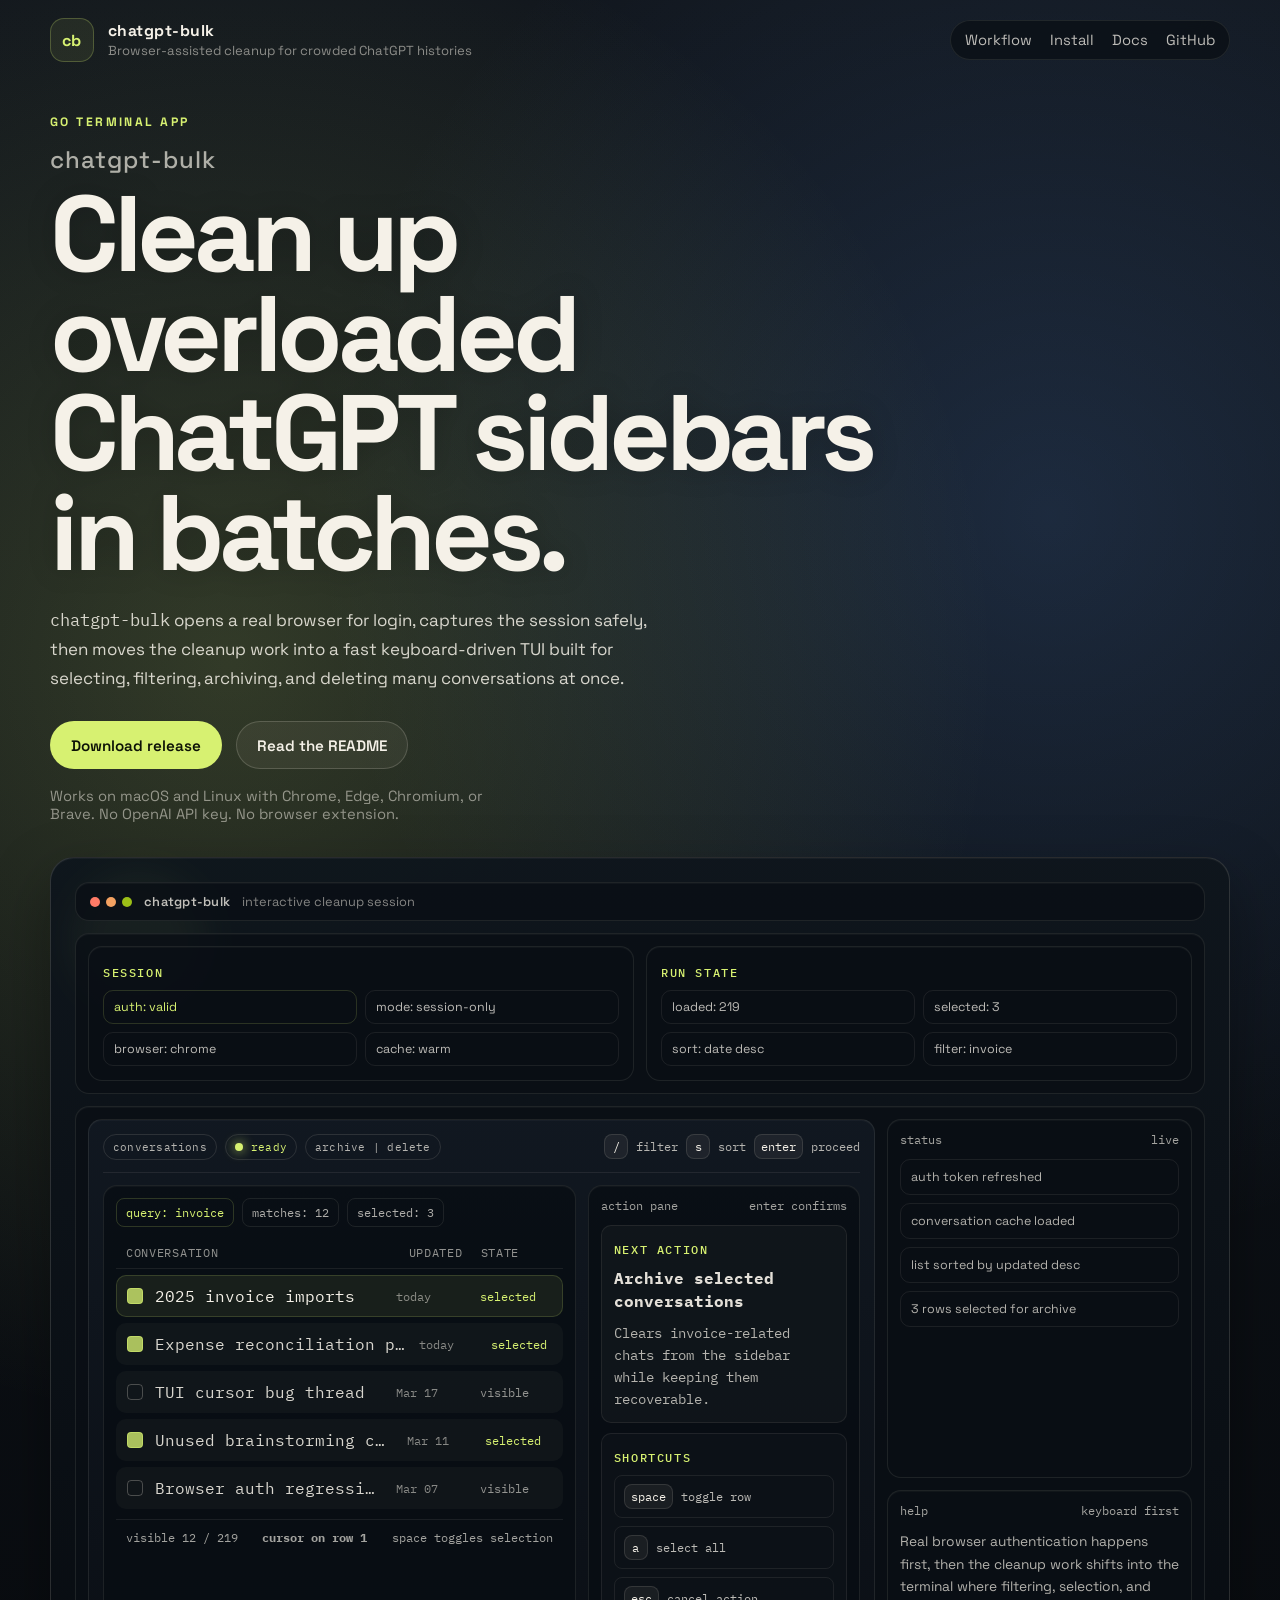
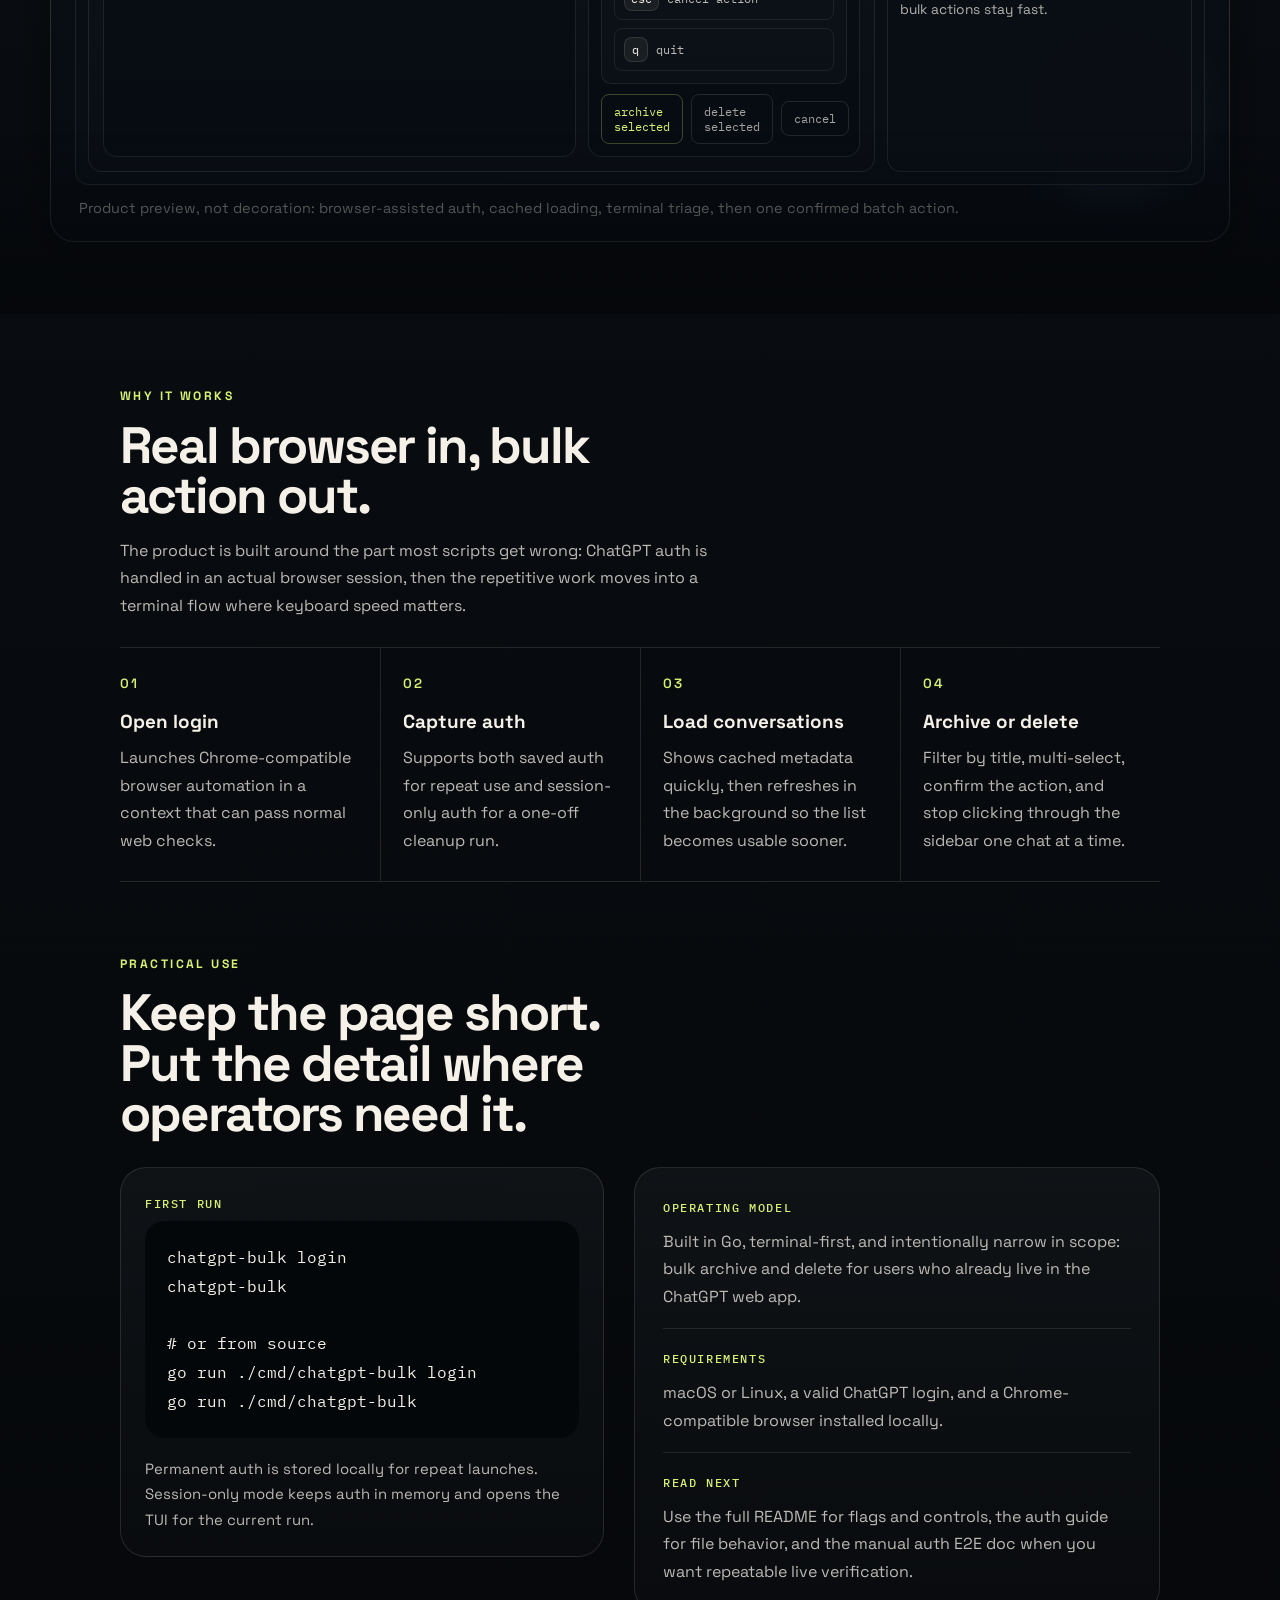
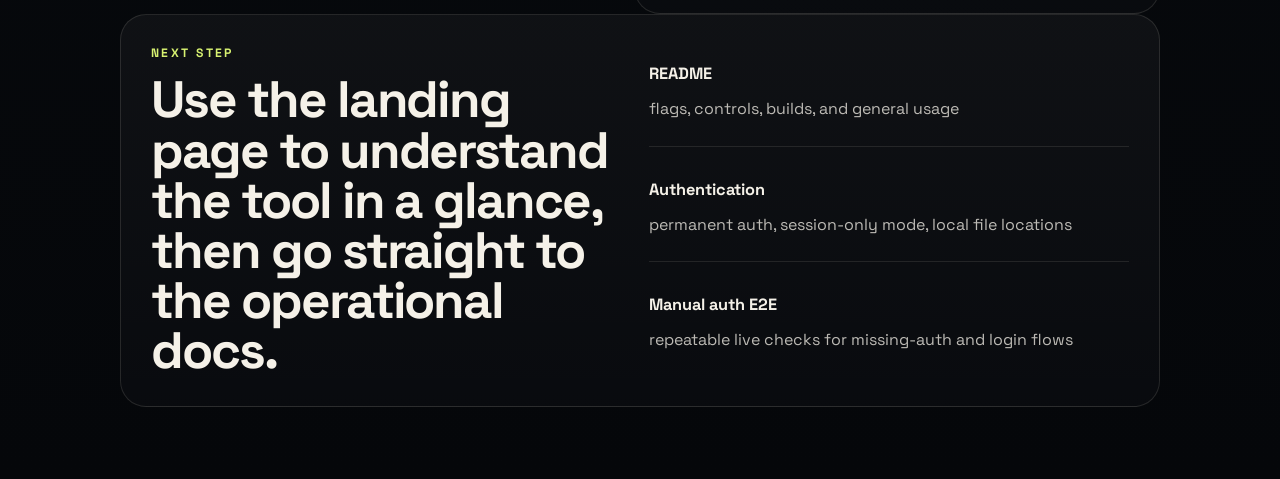
==== commit af91bec8: "docs: align the landing preview with the actual TUI (#13) Redesign the hero-stage as a terminal-styl" ====
--- a/site/index.html
+++ b/site/index.html
@@ -76,103 +76,125 @@
           <div class="stage-glow stage-glow-right"></div>
 
           <div class="app-shell">
-            <div class="app-topbar">
-              <div class="app-window-meta">
-                <span class="traffic-lights" aria-hidden="true">
-                  <span></span>
-                  <span></span>
-                  <span></span>
-                </span>
-                <strong>chatgpt-bulk</strong>
-                <span class="app-subtle">session-only login</span>
+            <div class="app-chrome">
+              <span class="traffic-lights" aria-hidden="true">
+                <span></span>
+                <span></span>
+                <span></span>
+              </span>
+              <span class="app-title">chatgpt-bulk</span>
+              <span class="app-subtle">interactive cleanup session</span>
+            </div>
+
+            <div class="app-meta-region">
+              <div class="meta-box">
+                <span class="strip-label">session</span>
+                <div class="meta-grid">
+                  <span class="meta-item meta-item-live">auth: valid</span>
+                  <span class="meta-item">mode: session-only</span>
+                  <span class="meta-item">browser: chrome</span>
+                  <span class="meta-item">cache: warm</span>
+                </div>
               </div>
-              <div class="app-topbar-right">
-                <span class="app-status app-status-live">browser auth valid</span>
-                <span class="app-status">219 conversations</span>
-                <span class="app-status">cache synced 12s ago</span>
-              </div>
-            </div>
-
-            <div class="app-auth-strip">
-              <div class="auth-card">
-                <span class="strip-label">login flow</span>
-                <strong>Chrome challenge completed. Access token captured and browser closed.</strong>
-                <p>The live app starts with a real browser so ChatGPT auth happens in a context the site already trusts.</p>
-              </div>
-              <div class="auth-card auth-card-quiet">
-                <span class="strip-label">mode</span>
-                <strong>Session-only auth</strong>
-                <p>No auth file written. The TUI stays active for the current cleanup run.</p>
+              <div class="meta-box">
+                <span class="strip-label">run state</span>
+                <div class="meta-grid meta-grid-compact">
+                  <span class="meta-item">loaded: 219</span>
+                  <span class="meta-item">selected: 3</span>
+                  <span class="meta-item">sort: date desc</span>
+                  <span class="meta-item">filter: invoice</span>
+                </div>
               </div>
             </div>
 
             <div class="app-workspace">
               <section class="workspace-main">
-                <div class="workspace-toolbar">
-                  <span class="toolbar-chip toolbar-chip-strong">filter: invoice</span>
-                  <span class="toolbar-chip">sort: date desc</span>
-                  <span class="toolbar-chip">selection: 3</span>
-                </div>
-
                 <div class="terminal-window">
-                  <div class="terminal-topline">
-                    <span class="terminal-pill">conversations</span>
-                    <span class="terminal-pill terminal-pill-live">ready</span>
-                    <span class="terminal-pill">archive + delete</span>
+                  <div class="terminal-frame-header">
+                    <div class="terminal-topline">
+                      <span class="terminal-pill">conversations</span>
+                      <span class="terminal-pill terminal-pill-live">ready</span>
+                      <span class="terminal-pill">archive | delete</span>
+                    </div>
+                    <div class="terminal-shortcuts">
+                      <span><kbd>/</kbd> filter</span>
+                      <span><kbd>s</kbd> sort</span>
+                      <span><kbd>enter</kbd> proceed</span>
+                    </div>
                   </div>
 
                   <div class="terminal-layout">
                     <section class="conversation-list">
-                      <div class="terminal-heading">
-                        <span>title</span>
-                        <span>updated</span>
+                      <div class="table-toolbar">
+                        <span class="toolbar-chip toolbar-chip-strong">query: invoice</span>
+                        <span class="toolbar-chip">matches: 12</span>
+                        <span class="toolbar-chip">selected: 3</span>
+                      </div>
+                      <div class="terminal-heading terminal-heading-table">
+                        <span class="heading-title">conversation</span>
+                        <span class="heading-date">updated</span>
+                        <span class="heading-state">state</span>
                       </div>
                       <div class="row row-active">
                         <span class="checkbox checkbox-on"></span>
                         <span class="row-title">2025 invoice imports</span>
                         <span class="row-date">today</span>
+                        <span class="row-state row-state-selected">selected</span>
                       </div>
                       <div class="row">
                         <span class="checkbox checkbox-on"></span>
                         <span class="row-title">Expense reconciliation prompts</span>
                         <span class="row-date">today</span>
+                        <span class="row-state row-state-selected">selected</span>
                       </div>
                       <div class="row">
                         <span class="checkbox"></span>
                         <span class="row-title">TUI cursor bug thread</span>
                         <span class="row-date">Mar 17</span>
+                        <span class="row-state">visible</span>
                       </div>
                       <div class="row">
                         <span class="checkbox checkbox-on"></span>
                         <span class="row-title">Unused brainstorming chats</span>
                         <span class="row-date">Mar 11</span>
+                        <span class="row-state row-state-selected">selected</span>
                       </div>
                       <div class="row">
                         <span class="checkbox"></span>
                         <span class="row-title">Browser auth regression</span>
                         <span class="row-date">Mar 07</span>
+                        <span class="row-state">visible</span>
                       </div>
                       <div class="terminal-filter">
                         <span>visible 12 / 219</span>
-                        <strong>/invoice</strong>
-                        <span>a select all</span>
+                        <strong>cursor on row 1</strong>
+                        <span>space toggles selection</span>
                       </div>
                     </section>
 
                     <aside class="selection-panel">
-                      <div class="terminal-heading">
-                        <span>action queue</span>
+                      <div class="terminal-heading terminal-heading-stack">
+                        <span>action pane</span>
                         <span>enter confirms</span>
                       </div>
-                      <ul class="selection-list">
-                        <li>Archive the three invoice-related chats to clear the sidebar without losing history.</li>
-                        <li>Delete remains available when you want the chats removed from normal view.</li>
-                        <li>Debug and auth progress can surface directly in the TUI when needed.</li>
-                      </ul>
-                      <div class="action-bar">
+                      <div class="queue-block">
+                        <span class="strip-label">next action</span>
+                        <strong>Archive selected conversations</strong>
+                        <p>Clears invoice-related chats from the sidebar while keeping them recoverable.</p>
+                      </div>
+                      <div class="queue-block queue-block-subtle">
+                        <span class="strip-label">shortcuts</span>
+                        <div class="key-grid key-grid-stack">
+                          <span><kbd>space</kbd> toggle row</span>
+                          <span><kbd>a</kbd> select all</span>
+                          <span><kbd>esc</kbd> cancel action</span>
+                          <span><kbd>q</kbd> quit</span>
+                        </div>
+                      </div>
+                      <div class="action-bar action-bar-stack">
                         <span class="action-chip action-chip-primary">archive selected</span>
                         <span class="action-chip">delete selected</span>
-                        <span class="action-chip">esc back</span>
+                        <span class="action-chip">cancel</span>
                       </div>
                     </aside>
                   </div>
@@ -181,21 +203,27 @@
 
               <aside class="workspace-side">
                 <div class="side-panel">
-                  <span class="strip-label">workflow</span>
-                  <ol class="side-steps">
-                    <li>Authenticate in Chrome or another supported browser.</li>
-                    <li>Let the app hydrate cached conversations while fresh data streams in.</li>
-                    <li>Filter, select, and batch archive or delete with keyboard controls.</li>
-                  </ol>
+                  <div class="terminal-heading terminal-heading-stack">
+                    <span>status</span>
+                    <span>live</span>
+                  </div>
+                  <div class="status-list">
+                    <span>auth token refreshed</span>
+                    <span>conversation cache loaded</span>
+                    <span>list sorted by updated desc</span>
+                    <span>3 rows selected for archive</span>
+                  </div>
                 </div>
                 <div class="side-panel side-panel-compact">
-                  <span class="strip-label">keys</span>
-                  <div class="key-grid">
-                    <span><kbd>/</kbd> filter</span>
-                    <span><kbd>space</kbd> toggle</span>
-                    <span><kbd>a</kbd> select all</span>
-                    <span><kbd>enter</kbd> confirm</span>
-                  </div>
+                  <div class="terminal-heading terminal-heading-stack">
+                    <span>help</span>
+                    <span>keyboard first</span>
+                  </div>
+                  <p class="side-copy">
+                    Real browser authentication happens first, then the cleanup
+                    work shifts into the terminal where filtering, selection, and
+                    bulk actions stay fast.
+                  </p>
                 </div>
               </aside>
             </div>
--- a/site/styles.css
+++ b/site/styles.css
@@ -278,15 +278,14 @@
   position: relative;
   width: var(--hero-width);
   margin: 34px auto 0;
-  padding: 30px;
-  border: 1px solid rgba(244, 236, 222, 0.16);
-  border-radius: 34px;
+  padding: 24px;
+  border: 1px solid rgba(244, 236, 222, 0.14);
+  border-radius: 24px;
   background:
-    linear-gradient(180deg, rgba(244, 236, 222, 0.04), rgba(244, 236, 222, 0)),
-    linear-gradient(180deg, rgba(12, 18, 26, 0.98), rgba(7, 11, 16, 0.98));
+    linear-gradient(180deg, rgba(15, 22, 29, 0.98), rgba(7, 11, 16, 0.99));
   box-shadow:
-    0 30px 80px rgba(0, 0, 0, 0.4),
-    inset 0 1px 0 rgba(255, 255, 255, 0.05);
+    0 24px 60px rgba(0, 0, 0, 0.34),
+    inset 0 1px 0 rgba(255, 255, 255, 0.04);
 }
 
 .stage-glow {
@@ -298,25 +297,25 @@
 }
 
 .stage-glow-left {
-  top: 18px;
+  top: 12px;
   left: 18px;
-  width: 180px;
-  height: 180px;
-  background: rgba(215, 241, 113, 0.12);
+  width: 140px;
+  height: 140px;
+  background: rgba(215, 241, 113, 0.08);
 }
 
 .stage-glow-right {
   right: 26px;
   bottom: 38px;
-  width: 220px;
-  height: 220px;
-  background: rgba(102, 164, 255, 0.14);
+  width: 180px;
+  height: 180px;
+  background: rgba(102, 164, 255, 0.1);
   animation-delay: -4s;
 }
 
 .app-shell,
-.app-topbar,
-.app-auth-strip,
+.app-chrome,
+.app-meta-region,
 .app-workspace,
 .terminal-window {
   position: relative;
@@ -325,73 +324,92 @@
 
 .app-shell {
   display: grid;
-  gap: 18px;
-}
-
-.app-topbar,
-.app-auth-strip,
+  gap: 12px;
+}
+
+.app-chrome,
+.app-meta-region,
 .app-workspace,
-.side-panel {
-  border: 1px solid rgba(244, 236, 222, 0.1);
-  border-radius: 18px;
-  background: rgba(12, 18, 25, 0.76);
+.side-panel,
+.terminal-window,
+.meta-box,
+.conversation-list,
+.selection-panel {
+  border: 1px solid rgba(244, 236, 222, 0.09);
+  border-radius: 14px;
+  background: rgba(10, 15, 21, 0.82);
   box-shadow: inset 0 1px 0 rgba(255, 255, 255, 0.03);
 }
 
-.app-topbar {
+.app-chrome {
   display: flex;
   align-items: center;
-  justify-content: space-between;
-  gap: 16px;
-  padding: 14px 18px;
+  gap: 12px;
+  padding: 10px 14px;
   color: rgba(245, 241, 232, 0.78);
   font-size: 0.8rem;
 }
 
-.app-window-meta,
-.app-topbar-right,
-.workspace-toolbar,
+.app-title {
+  font-weight: 600;
+  letter-spacing: 0.02em;
+}
+
+.app-meta-region {
+  display: grid;
+  grid-template-columns: minmax(0, 1fr) minmax(0, 1fr);
+  gap: 12px;
+  padding: 12px;
+}
+
+.meta-box {
+  padding: 14px;
+}
+
+.meta-grid,
+.status-list,
 .key-grid,
 .action-bar {
-  display: flex;
-  align-items: center;
-}
-
-.app-window-meta,
-.workspace-toolbar,
-.key-grid {
-  flex-wrap: wrap;
-}
-
-.app-window-meta {
+  display: grid;
+}
+
+.meta-grid {
+  grid-template-columns: repeat(2, minmax(0, 1fr));
+  gap: 8px;
+}
+
+.meta-grid-compact {
+  grid-template-columns: repeat(2, minmax(0, 1fr));
+}
+
+.meta-item {
+  padding: 8px 10px;
+  border: 1px solid rgba(244, 236, 222, 0.08);
+  border-radius: 10px;
+  color: rgba(245, 241, 232, 0.76);
+  font-size: 0.78rem;
+}
+
+.meta-item-live {
+  color: var(--accent);
+  border-color: rgba(215, 241, 113, 0.16);
+}
+
+.app-workspace {
+  display: grid;
+  grid-template-columns: minmax(0, 1.6fr) minmax(220px, 0.62fr);
   gap: 12px;
-}
-
-.app-window-meta strong {
-  font-size: 0.86rem;
-  letter-spacing: 0.02em;
-}
-
-.app-subtle {
-  color: var(--text-muted);
-}
-
-.app-topbar-right {
-  gap: 10px;
-  flex-wrap: wrap;
-  justify-content: flex-end;
-}
-
-.app-status {
-  padding: 7px 10px;
-  border: 1px solid rgba(244, 236, 222, 0.1);
-  border-radius: 999px;
-  color: rgba(245, 241, 232, 0.72);
-}
-
-.app-status-live {
-  color: var(--accent);
-  border-color: rgba(215, 241, 113, 0.18);
+  padding: 12px;
+}
+
+.workspace-main,
+.workspace-side {
+  min-width: 0;
+}
+
+.workspace-side {
+  display: grid;
+  gap: 12px;
 }
 
 .traffic-lights {
@@ -418,22 +436,8 @@
   background: var(--accent-deep);
 }
 
-.app-auth-strip {
-  display: grid;
-  grid-template-columns: minmax(0, 1.35fr) minmax(220px, 0.8fr);
-  gap: 14px;
-  padding: 14px;
-}
-
-.auth-card {
-  padding: 18px;
-  border: 1px solid rgba(244, 236, 222, 0.08);
-  border-radius: 14px;
-  background: rgba(18, 28, 38, 0.88);
-}
-
-.auth-card-quiet {
-  background: rgba(14, 20, 28, 0.82);
+.app-subtle {
+  color: var(--text-muted);
 }
 
 .strip-label,
@@ -448,76 +452,49 @@
   text-transform: uppercase;
 }
 
-.auth-card strong {
-  display: block;
-  max-width: 34ch;
-  color: rgba(245, 241, 232, 0.92);
-  line-height: 1.45;
-}
-
-.auth-card p:last-child {
-  color: var(--text-soft);
-  font-size: 0.92rem;
-  margin-top: 10px;
-}
-
-.app-workspace {
-  display: grid;
-  grid-template-columns: minmax(0, 1.55fr) minmax(260px, 0.68fr);
-  gap: 14px;
+.terminal-window {
   padding: 14px;
-}
-
-.workspace-main,
-.workspace-side {
-  min-width: 0;
-}
-
-.workspace-side {
-  display: grid;
-  gap: 14px;
-}
-
-.workspace-toolbar {
-  gap: 10px;
-  margin-bottom: 12px;
-}
-
-.toolbar-chip {
-  padding: 7px 10px;
-  border: 1px solid rgba(244, 236, 222, 0.09);
-  border-radius: 999px;
-  color: rgba(245, 241, 232, 0.7);
-  font-size: 0.75rem;
-}
-
-.toolbar-chip-strong {
-  color: var(--accent);
-  border-color: rgba(215, 241, 113, 0.18);
-}
-
-.terminal-window {
-  padding: 18px;
-  border: 1px solid var(--line-strong);
-  border-radius: 22px;
+  border-radius: 14px;
   background:
-    linear-gradient(180deg, rgba(31, 44, 58, 0.98), rgba(13, 18, 26, 0.98)),
+    linear-gradient(180deg, rgba(17, 24, 33, 0.98), rgba(10, 14, 20, 0.99)),
     var(--panel-strong);
-  box-shadow: inset 0 1px 0 rgba(255, 255, 255, 0.04);
+}
+
+.terminal-frame-header {
+  display: flex;
+  align-items: flex-start;
+  justify-content: space-between;
+  gap: 12px;
+  padding-bottom: 12px;
+  border-bottom: 1px solid rgba(244, 236, 222, 0.08);
+}
+
+.terminal-shortcuts {
+  display: flex;
+  flex-wrap: wrap;
+  gap: 8px;
+  color: rgba(245, 241, 232, 0.72);
+  font-size: 0.76rem;
+}
+
+.terminal-shortcuts span {
+  display: inline-flex;
+  align-items: center;
+  gap: 8px;
 }
 
 .terminal-topline {
   display: flex;
   flex-wrap: wrap;
-  gap: 10px;
+  gap: 8px;
 }
 
 .terminal-pill {
-  padding: 6px 10px;
-  border: 1px solid rgba(244, 236, 222, 0.14);
+  padding: 5px 9px;
+  border: 1px solid rgba(244, 236, 222, 0.12);
   border-radius: 999px;
-  color: rgba(245, 241, 232, 0.74);
-  font-size: 0.72rem;
+  color: rgba(245, 241, 232, 0.72);
+  font-size: 0.7rem;
   letter-spacing: 0.02em;
 }
 
@@ -539,24 +516,43 @@
 
 .terminal-layout {
   display: grid;
-  grid-template-columns: minmax(0, 1.2fr) minmax(240px, 0.75fr);
-  gap: 18px;
-  margin-top: 16px;
+  grid-template-columns: minmax(0, 1.25fr) minmax(220px, 0.72fr);
+  gap: 12px;
+  margin-top: 12px;
+}
+
+.table-toolbar {
+  display: flex;
+  flex-wrap: wrap;
+  gap: 8px;
+  margin-bottom: 10px;
+}
+
+.toolbar-chip {
+  padding: 6px 9px;
+  border: 1px solid rgba(244, 236, 222, 0.09);
+  border-radius: 8px;
+  color: rgba(245, 241, 232, 0.7);
+  font-size: 0.75rem;
+}
+
+.toolbar-chip-strong {
+  color: var(--accent);
+  border-color: rgba(215, 241, 113, 0.18);
 }
 
 .conversation-list,
 .selection-panel {
   min-width: 0;
-  padding: 18px;
-  border: 1px solid rgba(244, 236, 222, 0.08);
-  border-radius: 18px;
-  background: rgba(5, 10, 16, 0.58);
+  padding: 12px;
+  background: rgba(8, 13, 18, 0.74);
 }
 
 .terminal-heading,
 .row,
 .terminal-filter,
-.action-bar {
+.action-bar,
+.terminal-heading-table {
   display: flex;
   align-items: center;
 }
@@ -568,17 +564,43 @@
   font-size: 0.76rem;
 }
 
+.terminal-heading-table {
+  padding: 8px 10px;
+  border-bottom: 1px solid rgba(244, 236, 222, 0.08);
+  color: rgba(245, 241, 232, 0.58);
+  font-size: 0.72rem;
+  text-transform: uppercase;
+  letter-spacing: 0.06em;
+}
+
+.heading-title {
+  flex: 1 1 auto;
+  min-width: 0;
+}
+
+.heading-date {
+  width: 72px;
+  text-align: left;
+}
+
+.heading-state {
+  width: 72px;
+  text-align: left;
+}
+
 .row {
   gap: 12px;
-  margin-top: 10px;
-  padding: 12px 14px;
-  border-radius: 12px;
-  background: rgba(244, 236, 222, 0.06);
+  margin-top: 6px;
+  padding: 10px 10px;
+  border: 1px solid transparent;
+  border-radius: 10px;
+  background: rgba(244, 236, 222, 0.03);
   color: rgba(245, 241, 232, 0.88);
 }
 
 .row-active {
-  background: rgba(215, 241, 113, 0.09);
+  border-color: rgba(215, 241, 113, 0.16);
+  background: rgba(215, 241, 113, 0.08);
   color: var(--text);
 }
 
@@ -604,38 +626,71 @@
 }
 
 .row-date {
+  width: 72px;
   color: var(--text-muted);
   font-size: 0.78rem;
 }
 
+.row-state {
+  width: 72px;
+  color: rgba(245, 241, 232, 0.58);
+  font-size: 0.74rem;
+}
+
+.row-state-selected {
+  color: var(--accent);
+}
+
 .terminal-filter {
-  margin-top: 14px;
-  padding-top: 12px;
+  margin-top: 10px;
+  padding: 10px 10px 0;
   border-top: 1px solid rgba(244, 236, 222, 0.08);
 }
 
-.selection-list {
-  margin: 16px 0 0;
-  padding-left: 18px;
-  color: rgba(245, 241, 232, 0.82);
-}
-
-.selection-list li + li {
-  margin-top: 12px;
+.terminal-heading-stack {
+  margin-bottom: 12px;
+}
+
+.queue-block {
+  padding: 12px;
+  border: 1px solid rgba(244, 236, 222, 0.08);
+  border-radius: 10px;
+  background: rgba(244, 236, 222, 0.03);
+}
+
+.queue-block + .queue-block {
+  margin-top: 10px;
+}
+
+.queue-block strong {
+  display: block;
+  color: rgba(245, 241, 232, 0.92);
+  line-height: 1.45;
+}
+
+.queue-block p {
+  margin-top: 8px;
+  color: rgba(245, 241, 232, 0.72);
+  font-size: 0.86rem;
+  line-height: 1.6;
+}
+
+.queue-block-subtle {
+  background: rgba(244, 236, 222, 0.02);
 }
 
 .action-bar {
-  flex-wrap: wrap;
-  gap: 10px;
-  margin-top: 18px;
+  grid-template-columns: 1fr;
+  gap: 8px;
+  margin-top: 10px;
 }
 
 .action-chip {
-  padding: 8px 12px;
+  padding: 9px 12px;
   border: 1px solid rgba(244, 236, 222, 0.12);
-  border-radius: 999px;
-  color: var(--text-muted);
-  font-size: 0.78rem;
+  border-radius: 8px;
+  color: rgba(245, 241, 232, 0.66);
+  font-size: 0.76rem;
   text-transform: lowercase;
 }
 
@@ -645,18 +700,19 @@
 }
 
 .side-panel {
-  padding: 18px;
-}
-
-.side-steps {
-  margin: 4px 0 0;
-  padding-left: 18px;
-  color: rgba(245, 241, 232, 0.78);
-  line-height: 1.7;
-}
-
-.side-steps li + li {
-  margin-top: 10px;
+  padding: 12px;
+}
+
+.status-list {
+  gap: 8px;
+}
+
+.status-list span {
+  padding: 9px 10px;
+  border: 1px solid rgba(244, 236, 222, 0.08);
+  border-radius: 10px;
+  color: rgba(245, 241, 232, 0.72);
+  font-size: 0.78rem;
 }
 
 .side-panel-compact {
@@ -664,19 +720,28 @@
 }
 
 .key-grid {
-  gap: 10px;
-  margin-top: 6px;
+  gap: 8px;
 }
 
 .key-grid span {
   display: inline-flex;
   align-items: center;
   gap: 8px;
-  padding: 8px 10px;
+  padding: 8px 9px;
   border: 1px solid rgba(244, 236, 222, 0.08);
-  border-radius: 999px;
+  border-radius: 8px;
   color: rgba(245, 241, 232, 0.76);
   font-size: 0.78rem;
+}
+
+.key-grid-stack {
+  margin-top: 0;
+}
+
+.side-copy {
+  color: rgba(245, 241, 232, 0.72);
+  font-size: 0.86rem;
+  line-height: 1.65;
 }
 
 kbd {
@@ -873,15 +938,14 @@
 }
 
 @media (max-width: 1040px) {
-  .app-auth-strip,
+  .app-meta-region,
   .app-workspace,
   .practical-layout,
   .final-section {
     grid-template-columns: 1fr;
   }
 
-  .app-topbar {
-    align-items: flex-start;
+  .terminal-frame-header {
     flex-direction: column;
   }
 
@@ -932,6 +996,11 @@
     border-radius: 24px;
   }
 
+  .meta-grid,
+  .meta-grid-compact {
+    grid-template-columns: 1fr;
+  }
+
   .terminal-layout,
   .workflow-band,
   .final-section {
@@ -949,8 +1018,8 @@
   }
 
   .hero-stage,
-  .app-topbar,
-  .app-auth-strip,
+  .app-chrome,
+  .app-meta-region,
   .app-workspace,
   .terminal-window {
     padding-left: 14px;
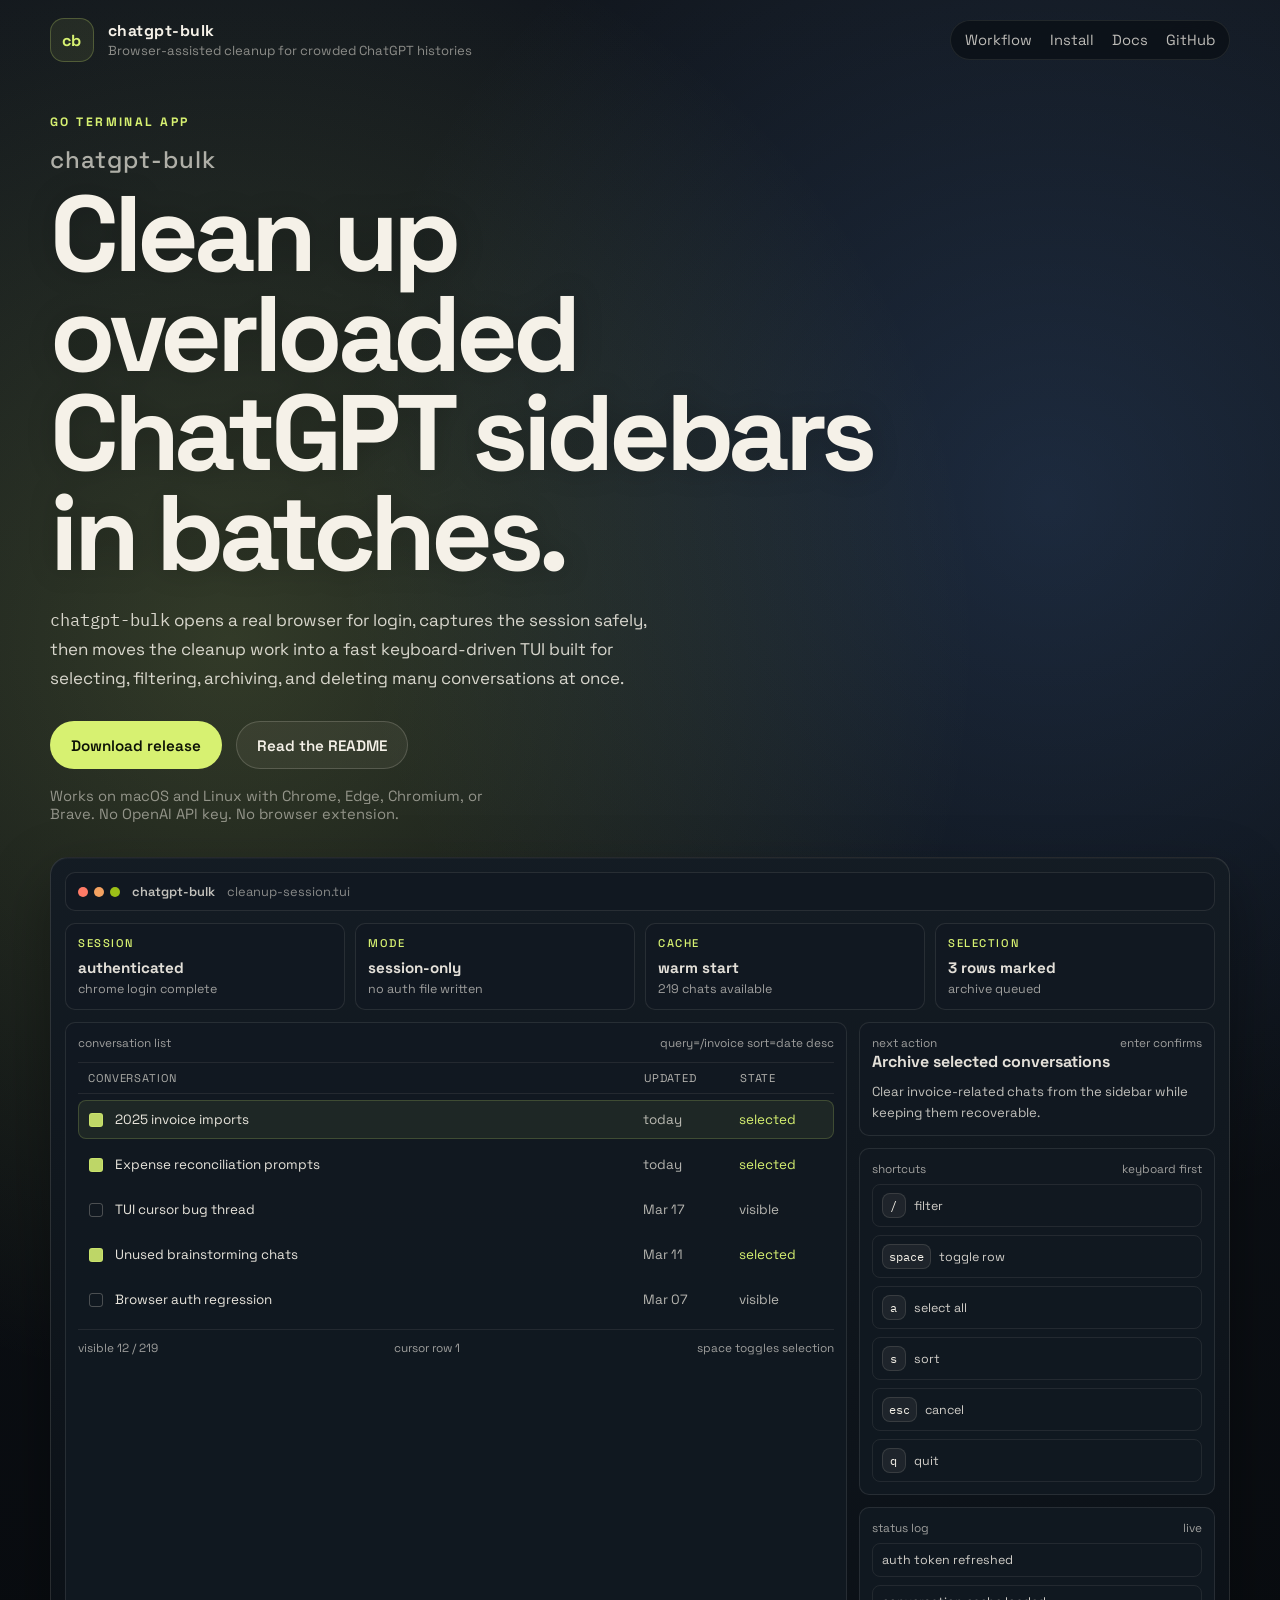
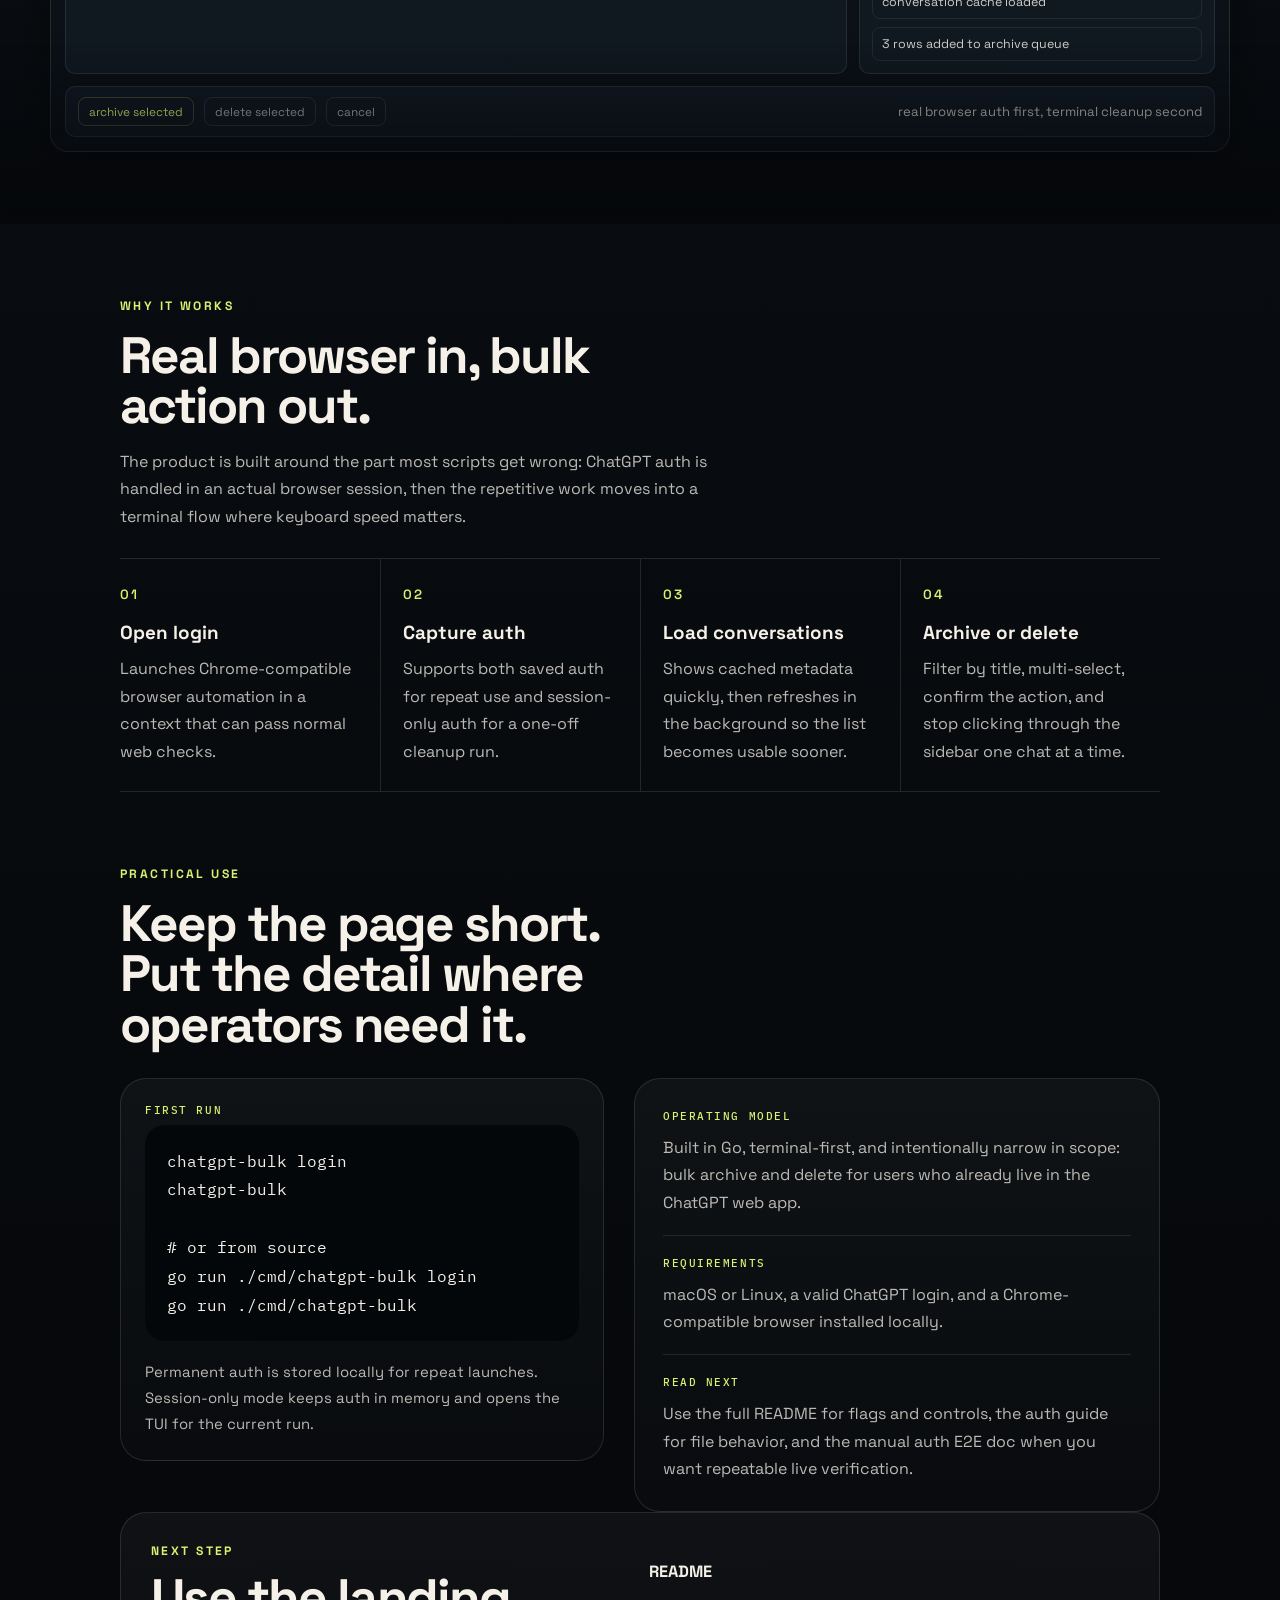
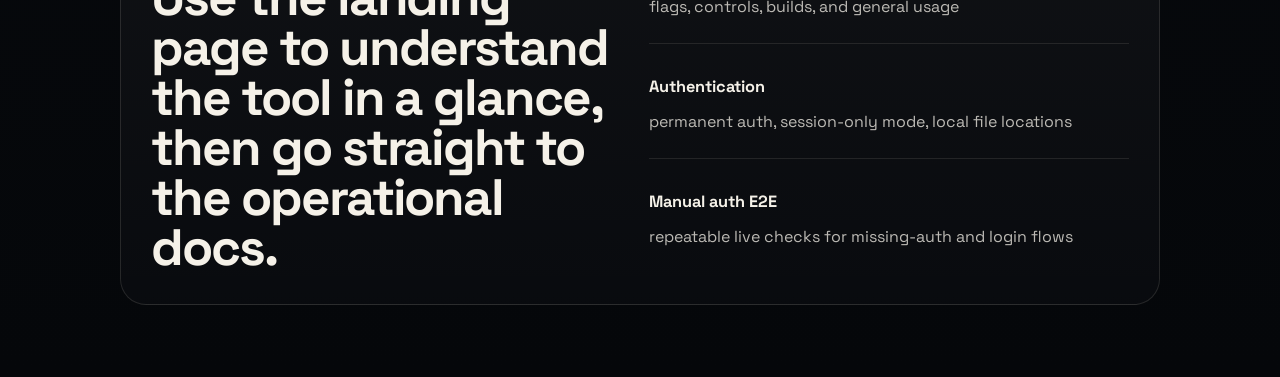
==== commit 040ce409: "docs: rebuild the landing preview as a real TUI surface (#13) Replace the hero-stage layout with a d" ====
--- a/site/index.html
+++ b/site/index.html
@@ -72,165 +72,138 @@
         </div>
 
         <div class="hero-stage" aria-label="chatgpt-bulk application preview">
-          <div class="stage-glow stage-glow-left"></div>
-          <div class="stage-glow stage-glow-right"></div>
-
-          <div class="app-shell">
-            <div class="app-chrome">
+          <div class="tui-shell">
+            <div class="tui-titlebar">
               <span class="traffic-lights" aria-hidden="true">
                 <span></span>
                 <span></span>
                 <span></span>
               </span>
-              <span class="app-title">chatgpt-bulk</span>
-              <span class="app-subtle">interactive cleanup session</span>
-            </div>
-
-            <div class="app-meta-region">
-              <div class="meta-box">
-                <span class="strip-label">session</span>
-                <div class="meta-grid">
-                  <span class="meta-item meta-item-live">auth: valid</span>
-                  <span class="meta-item">mode: session-only</span>
-                  <span class="meta-item">browser: chrome</span>
-                  <span class="meta-item">cache: warm</span>
-                </div>
+              <span class="tui-title">chatgpt-bulk</span>
+              <span class="tui-path">cleanup-session.tui</span>
+            </div>
+
+            <div class="tui-summary">
+              <div class="summary-cell">
+                <span class="summary-label">session</span>
+                <strong>authenticated</strong>
+                <span class="summary-value">chrome login complete</span>
               </div>
-              <div class="meta-box">
-                <span class="strip-label">run state</span>
-                <div class="meta-grid meta-grid-compact">
-                  <span class="meta-item">loaded: 219</span>
-                  <span class="meta-item">selected: 3</span>
-                  <span class="meta-item">sort: date desc</span>
-                  <span class="meta-item">filter: invoice</span>
-                </div>
+              <div class="summary-cell">
+                <span class="summary-label">mode</span>
+                <strong>session-only</strong>
+                <span class="summary-value">no auth file written</span>
               </div>
-            </div>
-
-            <div class="app-workspace">
-              <section class="workspace-main">
-                <div class="terminal-window">
-                  <div class="terminal-frame-header">
-                    <div class="terminal-topline">
-                      <span class="terminal-pill">conversations</span>
-                      <span class="terminal-pill terminal-pill-live">ready</span>
-                      <span class="terminal-pill">archive | delete</span>
-                    </div>
-                    <div class="terminal-shortcuts">
-                      <span><kbd>/</kbd> filter</span>
-                      <span><kbd>s</kbd> sort</span>
-                      <span><kbd>enter</kbd> proceed</span>
-                    </div>
-                  </div>
-
-                  <div class="terminal-layout">
-                    <section class="conversation-list">
-                      <div class="table-toolbar">
-                        <span class="toolbar-chip toolbar-chip-strong">query: invoice</span>
-                        <span class="toolbar-chip">matches: 12</span>
-                        <span class="toolbar-chip">selected: 3</span>
-                      </div>
-                      <div class="terminal-heading terminal-heading-table">
-                        <span class="heading-title">conversation</span>
-                        <span class="heading-date">updated</span>
-                        <span class="heading-state">state</span>
-                      </div>
-                      <div class="row row-active">
-                        <span class="checkbox checkbox-on"></span>
-                        <span class="row-title">2025 invoice imports</span>
-                        <span class="row-date">today</span>
-                        <span class="row-state row-state-selected">selected</span>
-                      </div>
-                      <div class="row">
-                        <span class="checkbox checkbox-on"></span>
-                        <span class="row-title">Expense reconciliation prompts</span>
-                        <span class="row-date">today</span>
-                        <span class="row-state row-state-selected">selected</span>
-                      </div>
-                      <div class="row">
-                        <span class="checkbox"></span>
-                        <span class="row-title">TUI cursor bug thread</span>
-                        <span class="row-date">Mar 17</span>
-                        <span class="row-state">visible</span>
-                      </div>
-                      <div class="row">
-                        <span class="checkbox checkbox-on"></span>
-                        <span class="row-title">Unused brainstorming chats</span>
-                        <span class="row-date">Mar 11</span>
-                        <span class="row-state row-state-selected">selected</span>
-                      </div>
-                      <div class="row">
-                        <span class="checkbox"></span>
-                        <span class="row-title">Browser auth regression</span>
-                        <span class="row-date">Mar 07</span>
-                        <span class="row-state">visible</span>
-                      </div>
-                      <div class="terminal-filter">
-                        <span>visible 12 / 219</span>
-                        <strong>cursor on row 1</strong>
-                        <span>space toggles selection</span>
-                      </div>
-                    </section>
-
-                    <aside class="selection-panel">
-                      <div class="terminal-heading terminal-heading-stack">
-                        <span>action pane</span>
-                        <span>enter confirms</span>
-                      </div>
-                      <div class="queue-block">
-                        <span class="strip-label">next action</span>
-                        <strong>Archive selected conversations</strong>
-                        <p>Clears invoice-related chats from the sidebar while keeping them recoverable.</p>
-                      </div>
-                      <div class="queue-block queue-block-subtle">
-                        <span class="strip-label">shortcuts</span>
-                        <div class="key-grid key-grid-stack">
-                          <span><kbd>space</kbd> toggle row</span>
-                          <span><kbd>a</kbd> select all</span>
-                          <span><kbd>esc</kbd> cancel action</span>
-                          <span><kbd>q</kbd> quit</span>
-                        </div>
-                      </div>
-                      <div class="action-bar action-bar-stack">
-                        <span class="action-chip action-chip-primary">archive selected</span>
-                        <span class="action-chip">delete selected</span>
-                        <span class="action-chip">cancel</span>
-                      </div>
-                    </aside>
-                  </div>
+              <div class="summary-cell">
+                <span class="summary-label">cache</span>
+                <strong>warm start</strong>
+                <span class="summary-value">219 chats available</span>
+              </div>
+              <div class="summary-cell">
+                <span class="summary-label">selection</span>
+                <strong>3 rows marked</strong>
+                <span class="summary-value">archive queued</span>
+              </div>
+            </div>
+
+            <div class="tui-body">
+              <section class="tui-panel tui-panel-main">
+                <div class="tui-panel-header">
+                  <span>conversation list</span>
+                  <span>query=/invoice sort=date desc</span>
+                </div>
+
+                <div class="tui-table-head">
+                  <span class="col-chat">conversation</span>
+                  <span class="col-date">updated</span>
+                  <span class="col-state">state</span>
+                </div>
+
+                <div class="tui-row tui-row-active">
+                  <span class="tui-marker tui-marker-on"></span>
+                  <span class="col-chat">2025 invoice imports</span>
+                  <span class="col-date">today</span>
+                  <span class="col-state col-state-selected">selected</span>
+                </div>
+                <div class="tui-row">
+                  <span class="tui-marker tui-marker-on"></span>
+                  <span class="col-chat">Expense reconciliation prompts</span>
+                  <span class="col-date">today</span>
+                  <span class="col-state col-state-selected">selected</span>
+                </div>
+                <div class="tui-row">
+                  <span class="tui-marker"></span>
+                  <span class="col-chat">TUI cursor bug thread</span>
+                  <span class="col-date">Mar 17</span>
+                  <span class="col-state">visible</span>
+                </div>
+                <div class="tui-row">
+                  <span class="tui-marker tui-marker-on"></span>
+                  <span class="col-chat">Unused brainstorming chats</span>
+                  <span class="col-date">Mar 11</span>
+                  <span class="col-state col-state-selected">selected</span>
+                </div>
+                <div class="tui-row">
+                  <span class="tui-marker"></span>
+                  <span class="col-chat">Browser auth regression</span>
+                  <span class="col-date">Mar 07</span>
+                  <span class="col-state">visible</span>
+                </div>
+
+                <div class="tui-footline">
+                  <span>visible 12 / 219</span>
+                  <span>cursor row 1</span>
+                  <span>space toggles selection</span>
                 </div>
               </section>
 
-              <aside class="workspace-side">
-                <div class="side-panel">
-                  <div class="terminal-heading terminal-heading-stack">
-                    <span>status</span>
+              <aside class="tui-side">
+                <div class="tui-panel">
+                  <div class="tui-panel-header">
+                    <span>next action</span>
+                    <span>enter confirms</span>
+                  </div>
+                  <div class="queue-copy">
+                    <strong>Archive selected conversations</strong>
+                    <p>Clear invoice-related chats from the sidebar while keeping them recoverable.</p>
+                  </div>
+                </div>
+
+                <div class="tui-panel">
+                  <div class="tui-panel-header">
+                    <span>shortcuts</span>
+                    <span>keyboard first</span>
+                  </div>
+                  <div class="shortcut-list">
+                    <span><kbd>/</kbd> filter</span>
+                    <span><kbd>space</kbd> toggle row</span>
+                    <span><kbd>a</kbd> select all</span>
+                    <span><kbd>s</kbd> sort</span>
+                    <span><kbd>esc</kbd> cancel</span>
+                    <span><kbd>q</kbd> quit</span>
+                  </div>
+                </div>
+
+                <div class="tui-panel">
+                  <div class="tui-panel-header">
+                    <span>status log</span>
                     <span>live</span>
                   </div>
-                  <div class="status-list">
+                  <div class="status-log">
                     <span>auth token refreshed</span>
                     <span>conversation cache loaded</span>
-                    <span>list sorted by updated desc</span>
-                    <span>3 rows selected for archive</span>
-                  </div>
-                </div>
-                <div class="side-panel side-panel-compact">
-                  <div class="terminal-heading terminal-heading-stack">
-                    <span>help</span>
-                    <span>keyboard first</span>
-                  </div>
-                  <p class="side-copy">
-                    Real browser authentication happens first, then the cleanup
-                    work shifts into the terminal where filtering, selection, and
-                    bulk actions stay fast.
-                  </p>
+                    <span>3 rows added to archive queue</span>
+                  </div>
                 </div>
               </aside>
             </div>
 
-            <p class="stage-caption">
-              Product preview, not decoration: browser-assisted auth, cached loading, terminal triage, then one confirmed batch action.
-            </p>
+            <div class="tui-commandbar">
+              <span class="command-pill command-pill-primary">archive selected</span>
+              <span class="command-pill">delete selected</span>
+              <span class="command-pill">cancel</span>
+              <span class="command-note">real browser auth first, terminal cleanup second</span>
+            </div>
           </div>
         </div>
       </section>
--- a/site/styles.css
+++ b/site/styles.css
@@ -278,138 +278,51 @@
   position: relative;
   width: var(--hero-width);
   margin: 34px auto 0;
-  padding: 24px;
-  border: 1px solid rgba(244, 236, 222, 0.14);
-  border-radius: 24px;
-  background:
-    linear-gradient(180deg, rgba(15, 22, 29, 0.98), rgba(7, 11, 16, 0.99));
+  padding: 14px;
+  border: 1px solid rgba(244, 236, 222, 0.12);
+  border-radius: 18px;
+  background: linear-gradient(180deg, rgba(20, 28, 36, 0.99), rgba(10, 15, 21, 0.99));
   box-shadow:
     0 24px 60px rgba(0, 0, 0, 0.34),
-    inset 0 1px 0 rgba(255, 255, 255, 0.04);
-}
-
-.stage-glow {
-  position: absolute;
-  border-radius: 999px;
-  filter: blur(18px);
-  opacity: 0.6;
-  animation: drift 8s ease-in-out infinite;
-}
-
-.stage-glow-left {
-  top: 12px;
-  left: 18px;
-  width: 140px;
-  height: 140px;
-  background: rgba(215, 241, 113, 0.08);
-}
-
-.stage-glow-right {
-  right: 26px;
-  bottom: 38px;
-  width: 180px;
-  height: 180px;
-  background: rgba(102, 164, 255, 0.1);
-  animation-delay: -4s;
-}
-
-.app-shell,
-.app-chrome,
-.app-meta-region,
-.app-workspace,
-.terminal-window {
-  position: relative;
-  z-index: 1;
-}
-
-.app-shell {
+    inset 0 1px 0 rgba(255, 255, 255, 0.03);
+}
+
+.tui-shell,
+.tui-summary,
+.tui-body,
+.shortcut-list,
+.status-log {
   display: grid;
+}
+
+.tui-shell {
   gap: 12px;
 }
 
-.app-chrome,
-.app-meta-region,
-.app-workspace,
-.side-panel,
-.terminal-window,
-.meta-box,
-.conversation-list,
-.selection-panel {
-  border: 1px solid rgba(244, 236, 222, 0.09);
-  border-radius: 14px;
-  background: rgba(10, 15, 21, 0.82);
-  box-shadow: inset 0 1px 0 rgba(255, 255, 255, 0.03);
-}
-
-.app-chrome {
+.tui-titlebar,
+.summary-cell,
+.tui-panel,
+.tui-commandbar {
+  border: 1px solid rgba(244, 236, 222, 0.1);
+  background: rgba(18, 25, 33, 0.94);
+}
+
+.tui-titlebar {
   display: flex;
   align-items: center;
   gap: 12px;
-  padding: 10px 14px;
+  padding: 10px 12px;
+  border-radius: 10px;
   color: rgba(245, 241, 232, 0.78);
   font-size: 0.8rem;
 }
 
-.app-title {
+.tui-title {
   font-weight: 600;
-  letter-spacing: 0.02em;
-}
-
-.app-meta-region {
-  display: grid;
-  grid-template-columns: minmax(0, 1fr) minmax(0, 1fr);
-  gap: 12px;
-  padding: 12px;
-}
-
-.meta-box {
-  padding: 14px;
-}
-
-.meta-grid,
-.status-list,
-.key-grid,
-.action-bar {
-  display: grid;
-}
-
-.meta-grid {
-  grid-template-columns: repeat(2, minmax(0, 1fr));
-  gap: 8px;
-}
-
-.meta-grid-compact {
-  grid-template-columns: repeat(2, minmax(0, 1fr));
-}
-
-.meta-item {
-  padding: 8px 10px;
-  border: 1px solid rgba(244, 236, 222, 0.08);
-  border-radius: 10px;
-  color: rgba(245, 241, 232, 0.76);
-  font-size: 0.78rem;
-}
-
-.meta-item-live {
-  color: var(--accent);
-  border-color: rgba(215, 241, 113, 0.16);
-}
-
-.app-workspace {
-  display: grid;
-  grid-template-columns: minmax(0, 1.6fr) minmax(220px, 0.62fr);
-  gap: 12px;
-  padding: 12px;
-}
-
-.workspace-main,
-.workspace-side {
-  min-width: 0;
-}
-
-.workspace-side {
-  display: grid;
-  gap: 12px;
+}
+
+.tui-path {
+  color: var(--text-muted);
 }
 
 .traffic-lights {
@@ -436,188 +349,119 @@
   background: var(--accent-deep);
 }
 
-.app-subtle {
-  color: var(--text-muted);
-}
-
-.strip-label,
+.tui-summary {
+  grid-template-columns: repeat(4, minmax(0, 1fr));
+  gap: 10px;
+}
+
+.summary-cell {
+  padding: 12px;
+  border-radius: 10px;
+}
+
+.summary-label,
 .panel-kicker,
 .detail-label {
-  display: inline-block;
-  margin-bottom: 10px;
+  display: block;
+  margin-bottom: 8px;
   color: var(--accent);
-  font-size: 0.72rem;
+  font-size: 0.7rem;
   font-weight: 500;
   letter-spacing: 0.14em;
   text-transform: uppercase;
 }
 
-.terminal-window {
-  padding: 14px;
-  border-radius: 14px;
-  background:
-    linear-gradient(180deg, rgba(17, 24, 33, 0.98), rgba(10, 14, 20, 0.99)),
-    var(--panel-strong);
-}
-
-.terminal-frame-header {
+.summary-cell strong {
+  display: block;
+  color: rgba(245, 241, 232, 0.92);
+  font-size: 0.95rem;
+}
+
+.summary-value {
+  display: block;
+  margin-top: 4px;
+  color: rgba(245, 241, 232, 0.62);
+  font-size: 0.78rem;
+}
+
+.tui-body {
+  grid-template-columns: minmax(0, 1.58fr) minmax(250px, 0.72fr);
+  gap: 12px;
+}
+
+.tui-side {
+  display: grid;
+  gap: 12px;
+}
+
+.tui-panel {
+  min-width: 0;
+  padding: 12px;
+  border-radius: 10px;
+}
+
+.tui-panel-main {
+  padding: 12px 12px 8px;
+}
+
+.tui-panel-header,
+.tui-table-head,
+.tui-row,
+.tui-footline,
+.tui-commandbar {
   display: flex;
-  align-items: flex-start;
+  align-items: center;
+}
+
+.tui-panel-header,
+.tui-footline {
   justify-content: space-between;
   gap: 12px;
-  padding-bottom: 12px;
-  border-bottom: 1px solid rgba(244, 236, 222, 0.08);
-}
-
-.terminal-shortcuts {
-  display: flex;
-  flex-wrap: wrap;
-  gap: 8px;
-  color: rgba(245, 241, 232, 0.72);
-  font-size: 0.76rem;
-}
-
-.terminal-shortcuts span {
-  display: inline-flex;
-  align-items: center;
-  gap: 8px;
-}
-
-.terminal-topline {
-  display: flex;
-  flex-wrap: wrap;
-  gap: 8px;
-}
-
-.terminal-pill {
-  padding: 5px 9px;
-  border: 1px solid rgba(244, 236, 222, 0.12);
-  border-radius: 999px;
-  color: rgba(245, 241, 232, 0.72);
-  font-size: 0.7rem;
-  letter-spacing: 0.02em;
-}
-
-.terminal-pill-live {
-  color: var(--accent);
-}
-
-.terminal-pill-live::before {
-  content: "";
-  display: inline-block;
-  width: 8px;
-  height: 8px;
-  margin-right: 8px;
-  border-radius: 50%;
-  background: currentColor;
-  box-shadow: 0 0 12px currentColor;
-  animation: pulse 1.8s ease-in-out infinite;
-}
-
-.terminal-layout {
-  display: grid;
-  grid-template-columns: minmax(0, 1.25fr) minmax(220px, 0.72fr);
+  color: rgba(245, 241, 232, 0.62);
+  font-size: 0.74rem;
+}
+
+.tui-table-head {
   gap: 12px;
   margin-top: 12px;
-}
-
-.table-toolbar {
-  display: flex;
-  flex-wrap: wrap;
-  gap: 8px;
-  margin-bottom: 10px;
-}
-
-.toolbar-chip {
-  padding: 6px 9px;
-  border: 1px solid rgba(244, 236, 222, 0.09);
-  border-radius: 8px;
-  color: rgba(245, 241, 232, 0.7);
-  font-size: 0.75rem;
-}
-
-.toolbar-chip-strong {
-  color: var(--accent);
-  border-color: rgba(215, 241, 113, 0.18);
-}
-
-.conversation-list,
-.selection-panel {
-  min-width: 0;
-  padding: 12px;
-  background: rgba(8, 13, 18, 0.74);
-}
-
-.terminal-heading,
-.row,
-.terminal-filter,
-.action-bar,
-.terminal-heading-table {
-  display: flex;
-  align-items: center;
-}
-
-.terminal-heading,
-.terminal-filter {
-  justify-content: space-between;
-  color: rgba(245, 241, 232, 0.66);
-  font-size: 0.76rem;
-}
-
-.terminal-heading-table {
   padding: 8px 10px;
+  border-top: 1px solid rgba(244, 236, 222, 0.08);
   border-bottom: 1px solid rgba(244, 236, 222, 0.08);
-  color: rgba(245, 241, 232, 0.58);
-  font-size: 0.72rem;
+  color: rgba(245, 241, 232, 0.68);
+  font-size: 0.7rem;
+  letter-spacing: 0.08em;
   text-transform: uppercase;
-  letter-spacing: 0.06em;
-}
-
-.heading-title {
-  flex: 1 1 auto;
-  min-width: 0;
-}
-
-.heading-date {
-  width: 72px;
-  text-align: left;
-}
-
-.heading-state {
-  width: 72px;
-  text-align: left;
-}
-
-.row {
+}
+
+.tui-row {
   gap: 12px;
   margin-top: 6px;
-  padding: 10px 10px;
+  padding: 10px;
   border: 1px solid transparent;
-  border-radius: 10px;
-  background: rgba(244, 236, 222, 0.03);
-  color: rgba(245, 241, 232, 0.88);
-}
-
-.row-active {
-  border-color: rgba(215, 241, 113, 0.16);
-  background: rgba(215, 241, 113, 0.08);
-  color: var(--text);
-}
-
-.checkbox {
-  width: 16px;
-  height: 16px;
+  border-radius: 8px;
+  color: rgba(245, 241, 232, 0.94);
+  font-size: 0.84rem;
+}
+
+.tui-row-active {
+  border-color: rgba(215, 241, 113, 0.18);
+  background: rgba(215, 241, 113, 0.07);
+}
+
+.tui-marker {
+  width: 14px;
+  height: 14px;
   border: 1px solid rgba(244, 236, 222, 0.26);
-  border-radius: 4px;
-  flex: 0 0 16px;
-}
-
-.checkbox-on {
-  border-color: rgba(215, 241, 113, 0.54);
-  background: rgba(215, 241, 113, 0.78);
-}
-
-.row-title {
+  border-radius: 3px;
+  flex: 0 0 14px;
+}
+
+.tui-marker-on {
+  border-color: rgba(215, 241, 113, 0.44);
+  background: rgba(215, 241, 113, 0.88);
+}
+
+.col-chat {
   flex: 1 1 auto;
   min-width: 0;
   overflow: hidden;
@@ -625,123 +469,80 @@
   white-space: nowrap;
 }
 
-.row-date {
-  width: 72px;
-  color: var(--text-muted);
-  font-size: 0.78rem;
-}
-
-.row-state {
-  width: 72px;
-  color: rgba(245, 241, 232, 0.58);
-  font-size: 0.74rem;
-}
-
-.row-state-selected {
+.col-date,
+.col-state {
+  width: 84px;
+  flex: 0 0 84px;
+  color: rgba(245, 241, 232, 0.72);
+}
+
+.col-state-selected {
   color: var(--accent);
 }
 
-.terminal-filter {
+.tui-footline {
   margin-top: 10px;
-  padding: 10px 10px 0;
+  padding-top: 10px;
   border-top: 1px solid rgba(244, 236, 222, 0.08);
 }
 
-.terminal-heading-stack {
-  margin-bottom: 12px;
-}
-
-.queue-block {
-  padding: 12px;
-  border: 1px solid rgba(244, 236, 222, 0.08);
-  border-radius: 10px;
-  background: rgba(244, 236, 222, 0.03);
-}
-
-.queue-block + .queue-block {
-  margin-top: 10px;
-}
-
-.queue-block strong {
+.queue-copy strong {
   display: block;
   color: rgba(245, 241, 232, 0.92);
   line-height: 1.45;
 }
 
-.queue-block p {
+.queue-copy p,
+.command-note {
+  color: rgba(245, 241, 232, 0.78);
+  font-size: 0.82rem;
+  line-height: 1.6;
+}
+
+.queue-copy p {
   margin-top: 8px;
-  color: rgba(245, 241, 232, 0.72);
-  font-size: 0.86rem;
-  line-height: 1.6;
-}
-
-.queue-block-subtle {
-  background: rgba(244, 236, 222, 0.02);
-}
-
-.action-bar {
-  grid-template-columns: 1fr;
+}
+
+.shortcut-list,
+.status-log {
   gap: 8px;
-  margin-top: 10px;
-}
-
-.action-chip {
-  padding: 9px 12px;
-  border: 1px solid rgba(244, 236, 222, 0.12);
-  border-radius: 8px;
-  color: rgba(245, 241, 232, 0.66);
-  font-size: 0.76rem;
-  text-transform: lowercase;
-}
-
-.action-chip-primary {
-  border-color: rgba(215, 241, 113, 0.26);
-  color: var(--accent);
-}
-
-.side-panel {
-  padding: 12px;
-}
-
-.status-list {
-  gap: 8px;
-}
-
-.status-list span {
-  padding: 9px 10px;
-  border: 1px solid rgba(244, 236, 222, 0.08);
-  border-radius: 10px;
-  color: rgba(245, 241, 232, 0.72);
-  font-size: 0.78rem;
-}
-
-.side-panel-compact {
-  background: rgba(10, 15, 21, 0.9);
-}
-
-.key-grid {
-  gap: 8px;
-}
-
-.key-grid span {
+  margin-top: 8px;
+}
+
+.shortcut-list span,
+.status-log span {
   display: inline-flex;
   align-items: center;
   gap: 8px;
   padding: 8px 9px;
   border: 1px solid rgba(244, 236, 222, 0.08);
   border-radius: 8px;
-  color: rgba(245, 241, 232, 0.76);
+  color: rgba(245, 241, 232, 0.84);
   font-size: 0.78rem;
 }
 
-.key-grid-stack {
-  margin-top: 0;
-}
-
-.side-copy {
-  color: rgba(245, 241, 232, 0.72);
-  font-size: 0.86rem;
-  line-height: 1.65;
+.tui-commandbar {
+  gap: 10px;
+  flex-wrap: wrap;
+  padding: 10px 12px;
+  border-radius: 10px;
+}
+
+.command-pill {
+  padding: 6px 10px;
+  border: 1px solid rgba(244, 236, 222, 0.12);
+  border-radius: 8px;
+  color: rgba(245, 241, 232, 0.68);
+  font-size: 0.74rem;
+}
+
+.command-pill-primary {
+  border-color: rgba(215, 241, 113, 0.22);
+  color: var(--accent);
+}
+
+.command-note {
+  margin-left: auto;
 }
 
 kbd {
@@ -938,15 +739,11 @@
 }
 
 @media (max-width: 1040px) {
-  .app-meta-region,
-  .app-workspace,
+  .tui-summary,
+  .tui-body,
   .practical-layout,
   .final-section {
     grid-template-columns: 1fr;
-  }
-
-  .terminal-frame-header {
-    flex-direction: column;
   }
 
   .workflow-band {
@@ -996,12 +793,6 @@
     border-radius: 24px;
   }
 
-  .meta-grid,
-  .meta-grid-compact {
-    grid-template-columns: 1fr;
-  }
-
-  .terminal-layout,
   .workflow-band,
   .final-section {
     grid-template-columns: 1fr;
@@ -1018,17 +809,31 @@
   }
 
   .hero-stage,
-  .app-chrome,
-  .app-meta-region,
-  .app-workspace,
-  .terminal-window {
+  .tui-titlebar,
+  .tui-commandbar,
+  .tui-panel,
+  .summary-cell {
     padding-left: 14px;
     padding-right: 14px;
   }
 
-  .conversation-list,
-  .selection-panel,
-  .command-panel {
-    padding: 16px;
-  }
-}
+  .tui-summary {
+    gap: 8px;
+  }
+
+  .tui-panel-main {
+    padding: 12px;
+  }
+
+  .tui-row,
+  .tui-table-head,
+  .tui-footline {
+    gap: 8px;
+  }
+
+  .col-date,
+  .col-state {
+    width: 64px;
+    flex-basis: 64px;
+  }
+}
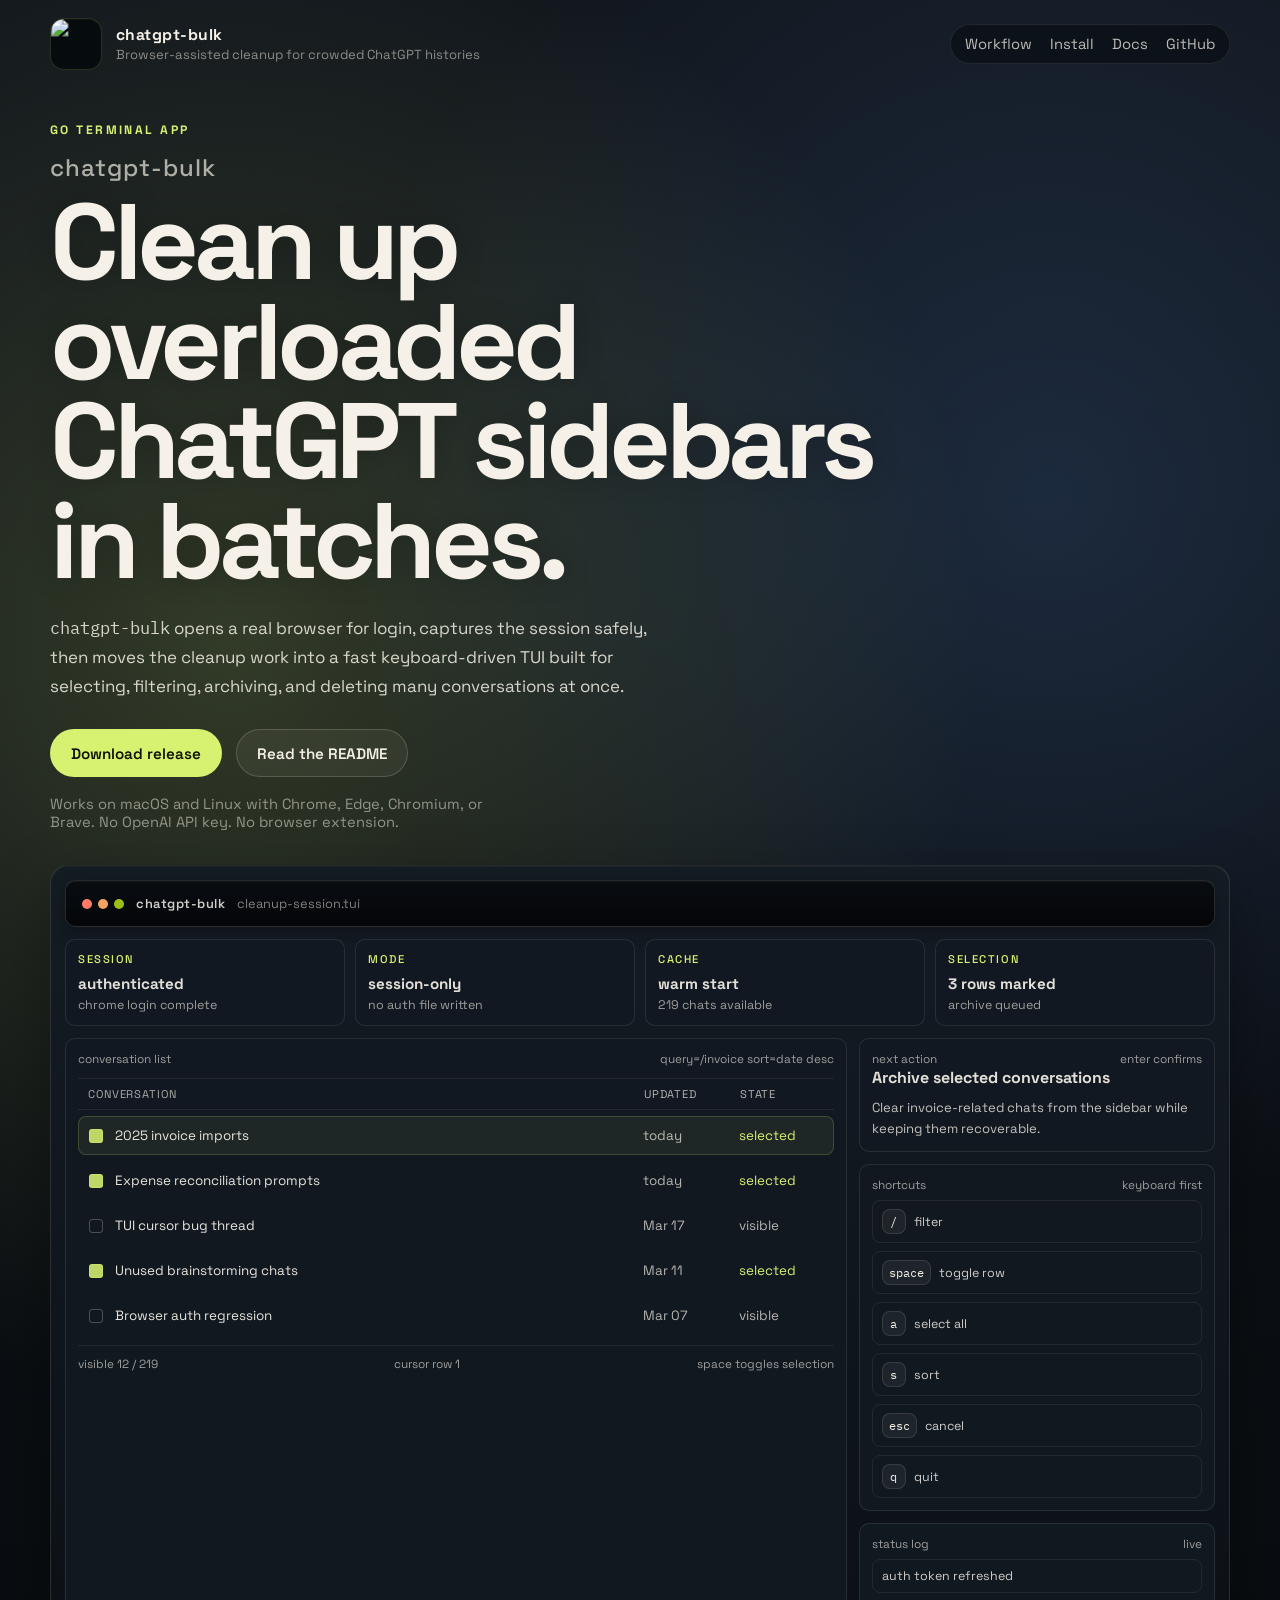
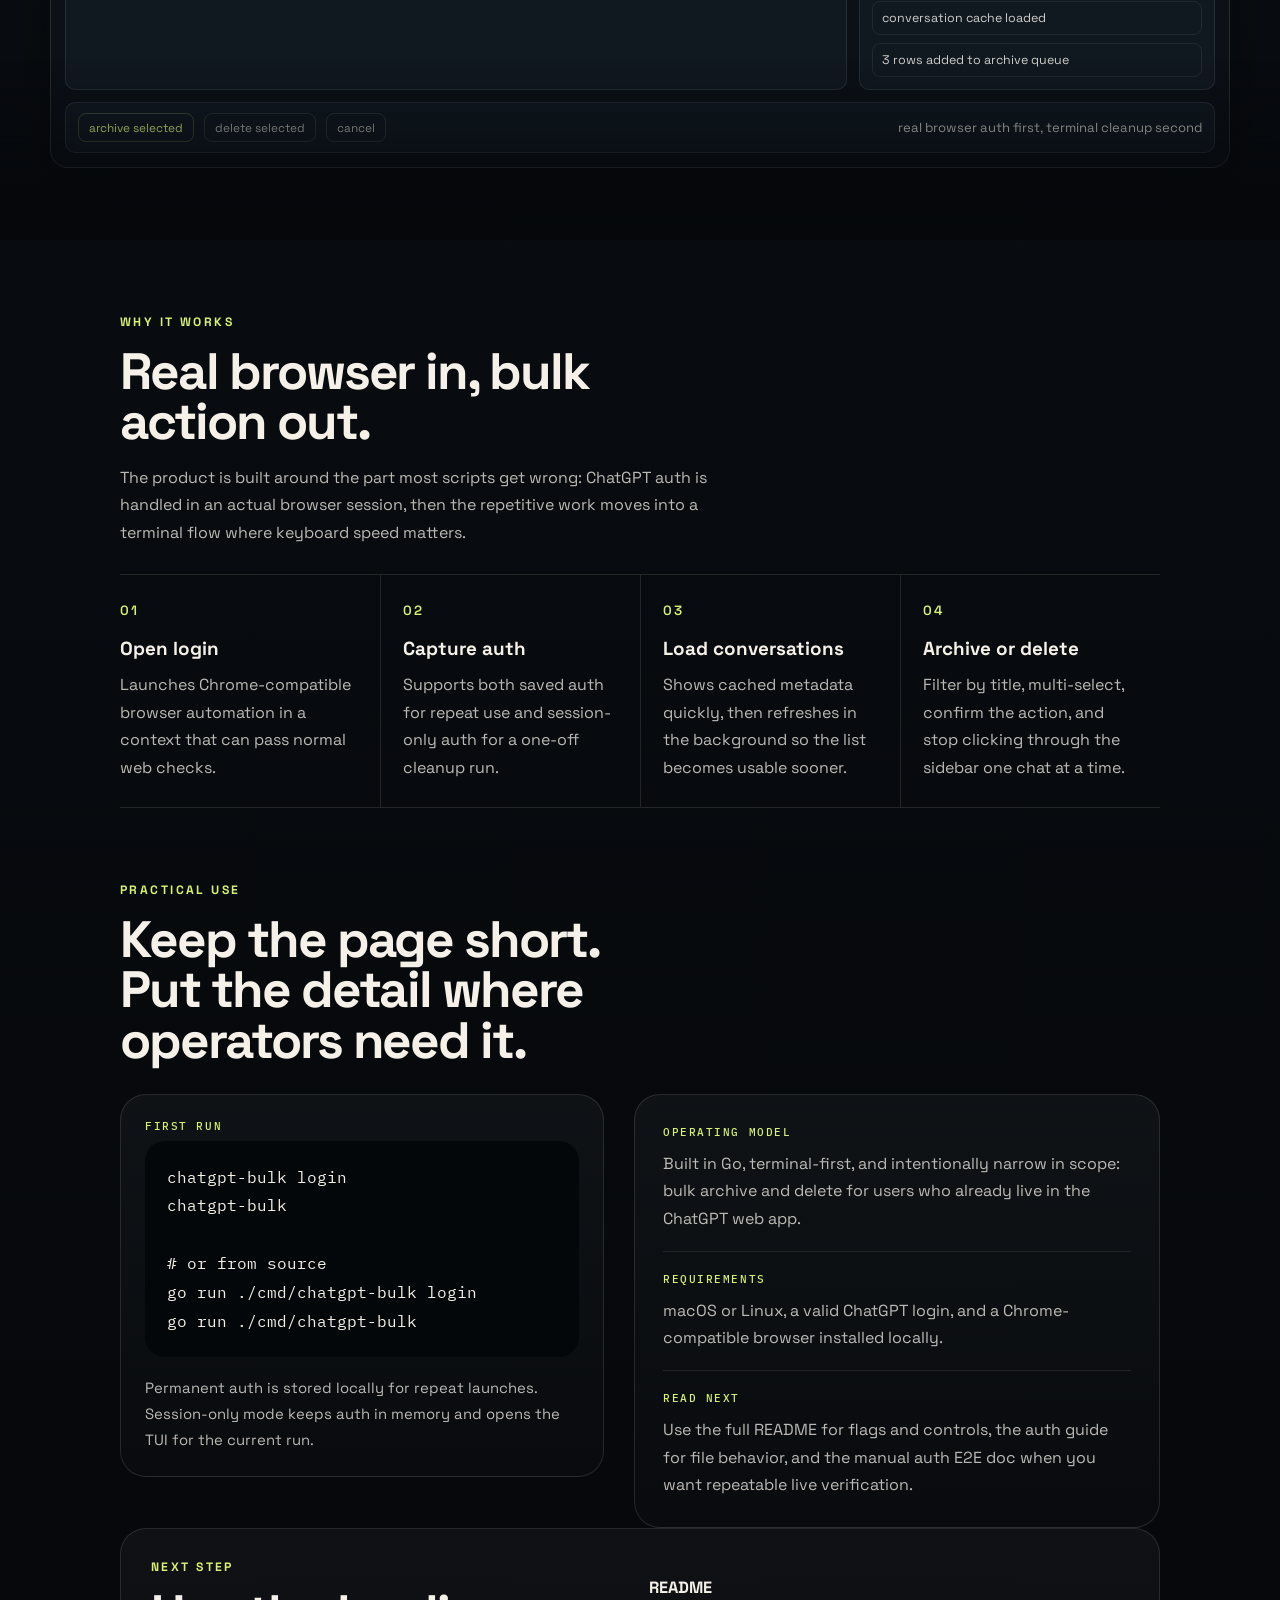
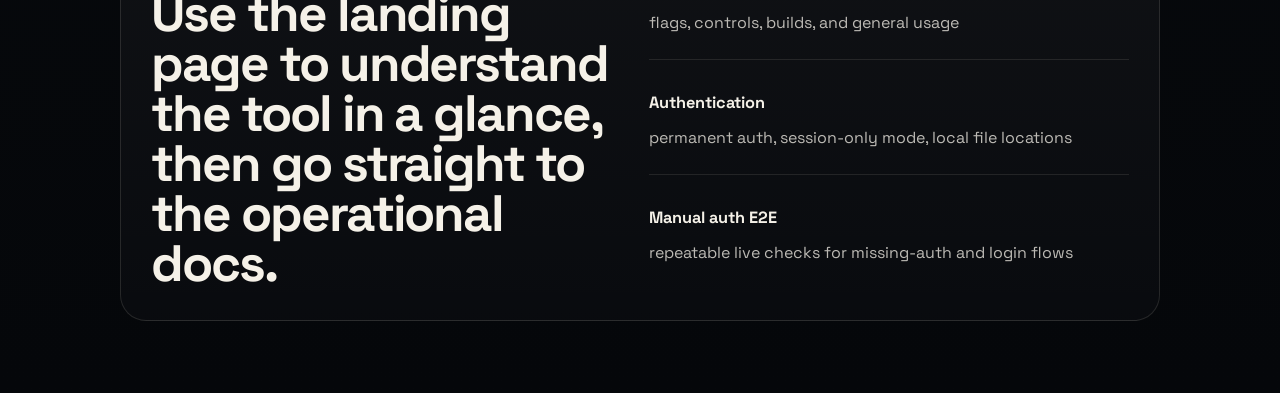
==== commit 5b122040: "docs: strengthen the landing chrome and brand mark (#13) Make the top TUI banner read as an opaque t" ====
--- a/site/index.html
+++ b/site/index.html
@@ -16,14 +16,16 @@
     />
     <link
       rel="icon"
-      href="data:image/svg+xml,%3Csvg xmlns='http://www.w3.org/2000/svg' viewBox='0 0 64 64'%3E%3Crect width='64' height='64' rx='18' fill='%230d1206'/%3E%3Ctext x='50%25' y='54%25' dominant-baseline='middle' text-anchor='middle' font-family='IBM Plex Mono, monospace' font-size='26' fill='%23d7f171'%3Ecb%3C/text%3E%3C/svg%3E"
+      href="./project-mark.png"
     />
     <link rel="stylesheet" href="./styles.css" />
   </head>
   <body>
     <header class="site-header">
       <a class="brand" href="#top" aria-label="chatgpt-bulk home">
-        <span class="brand-mark">cb</span>
+        <span class="brand-mark">
+          <img src="./project-mark.png" alt="" />
+        </span>
         <span class="brand-copy">
           <strong>chatgpt-bulk</strong>
           <span>Browser-assisted cleanup for crowded ChatGPT histories</span>
--- a/site/styles.css
+++ b/site/styles.css
@@ -78,15 +78,21 @@
   display: inline-flex;
   align-items: center;
   justify-content: center;
-  width: 44px;
-  height: 44px;
-  border: 1px solid rgba(215, 241, 113, 0.24);
+  width: 52px;
+  height: 52px;
+  overflow: hidden;
+  border: 1px solid rgba(215, 241, 113, 0.16);
   border-radius: 14px;
-  background: rgba(215, 241, 113, 0.08);
-  color: var(--accent);
-  font-size: 1rem;
-  font-weight: 700;
-  letter-spacing: 0.04em;
+  background: rgba(6, 10, 14, 0.92);
+  box-shadow: inset 0 1px 0 rgba(255, 255, 255, 0.03);
+}
+
+.brand-mark img {
+  display: block;
+  width: 100%;
+  height: 100%;
+  object-fit: cover;
+  transform: scale(1.08);
 }
 
 .brand-copy {
@@ -311,18 +317,25 @@
   display: flex;
   align-items: center;
   gap: 12px;
-  padding: 10px 12px;
+  padding: 14px 16px;
   border-radius: 10px;
-  color: rgba(245, 241, 232, 0.78);
+  border-color: rgba(244, 236, 222, 0.14);
+  background:
+    linear-gradient(180deg, rgba(9, 12, 17, 1), rgba(4, 6, 9, 1));
+  box-shadow:
+    inset 0 1px 0 rgba(255, 255, 255, 0.04),
+    0 8px 20px rgba(0, 0, 0, 0.22);
+  color: rgba(245, 241, 232, 0.86);
   font-size: 0.8rem;
 }
 
 .tui-title {
   font-weight: 600;
+  letter-spacing: 0.04em;
 }
 
 .tui-path {
-  color: var(--text-muted);
+  color: rgba(245, 241, 232, 0.52);
 }
 
 .traffic-lights {
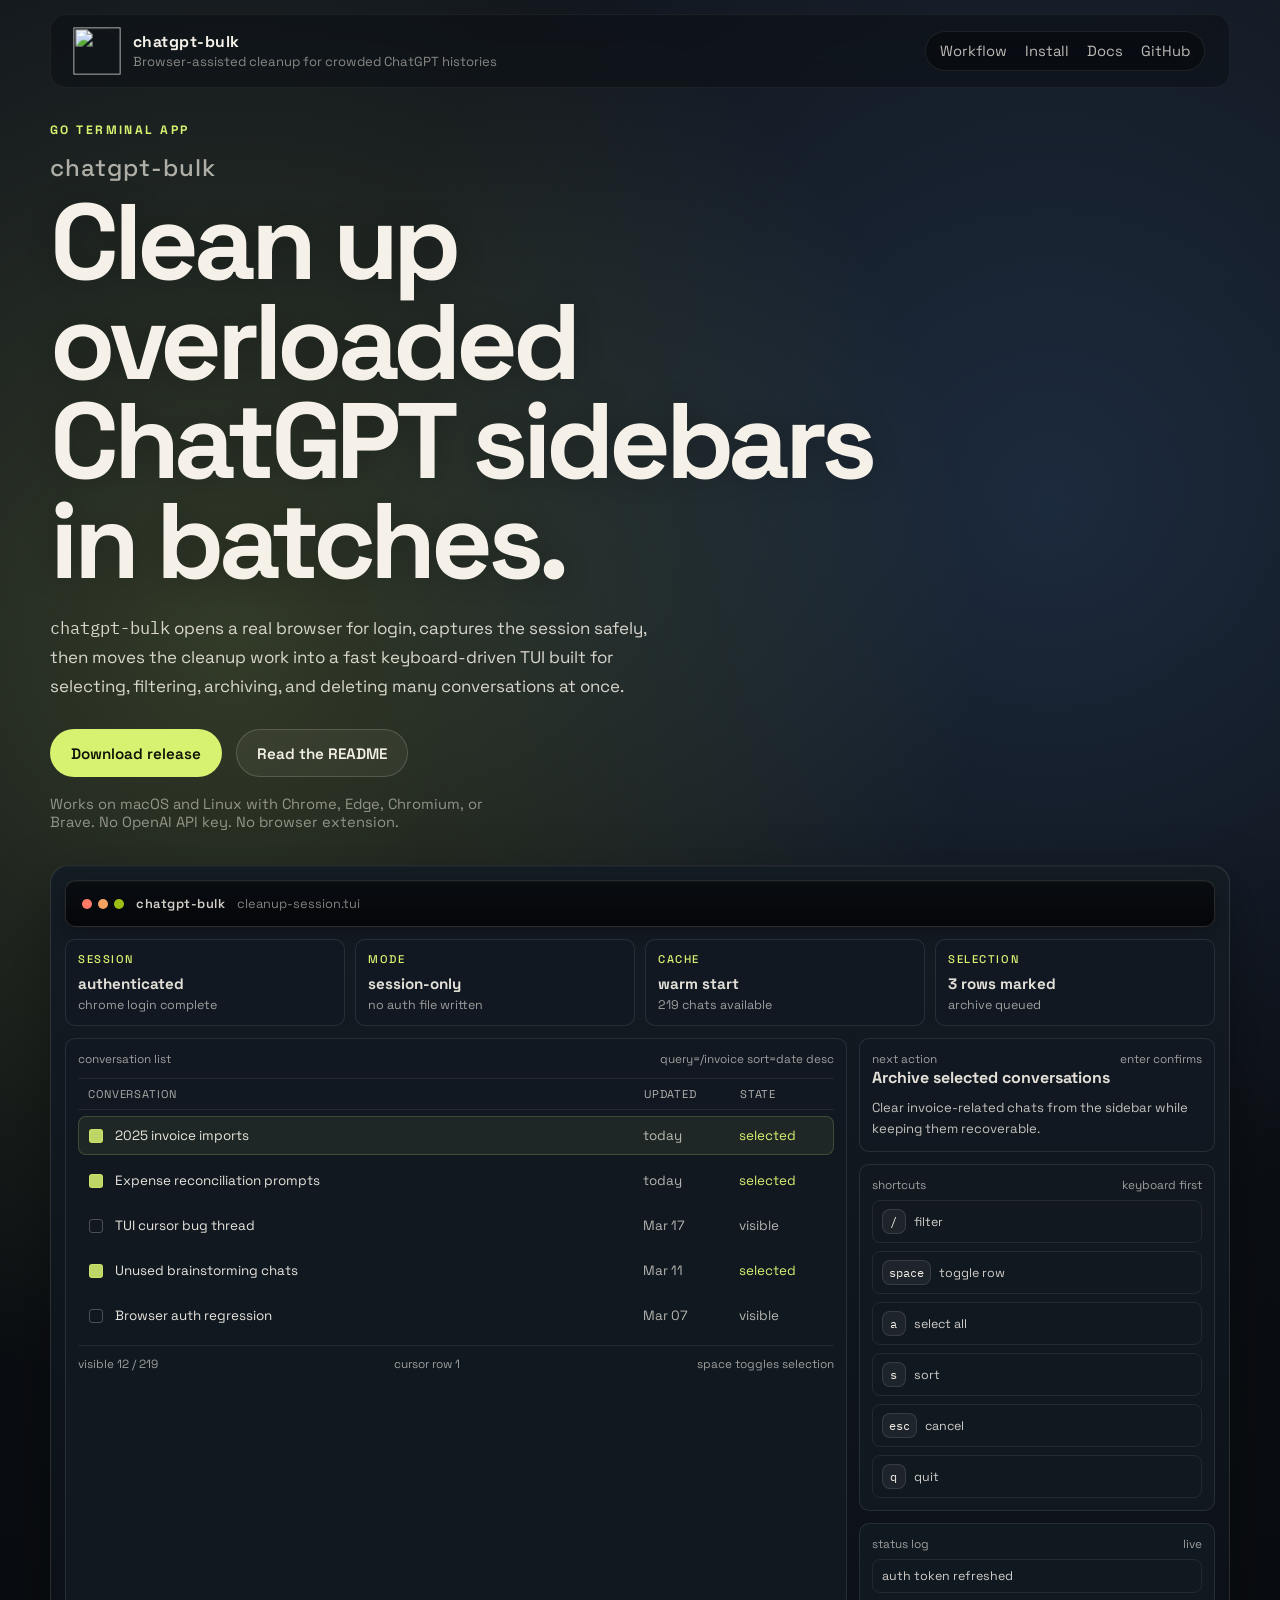
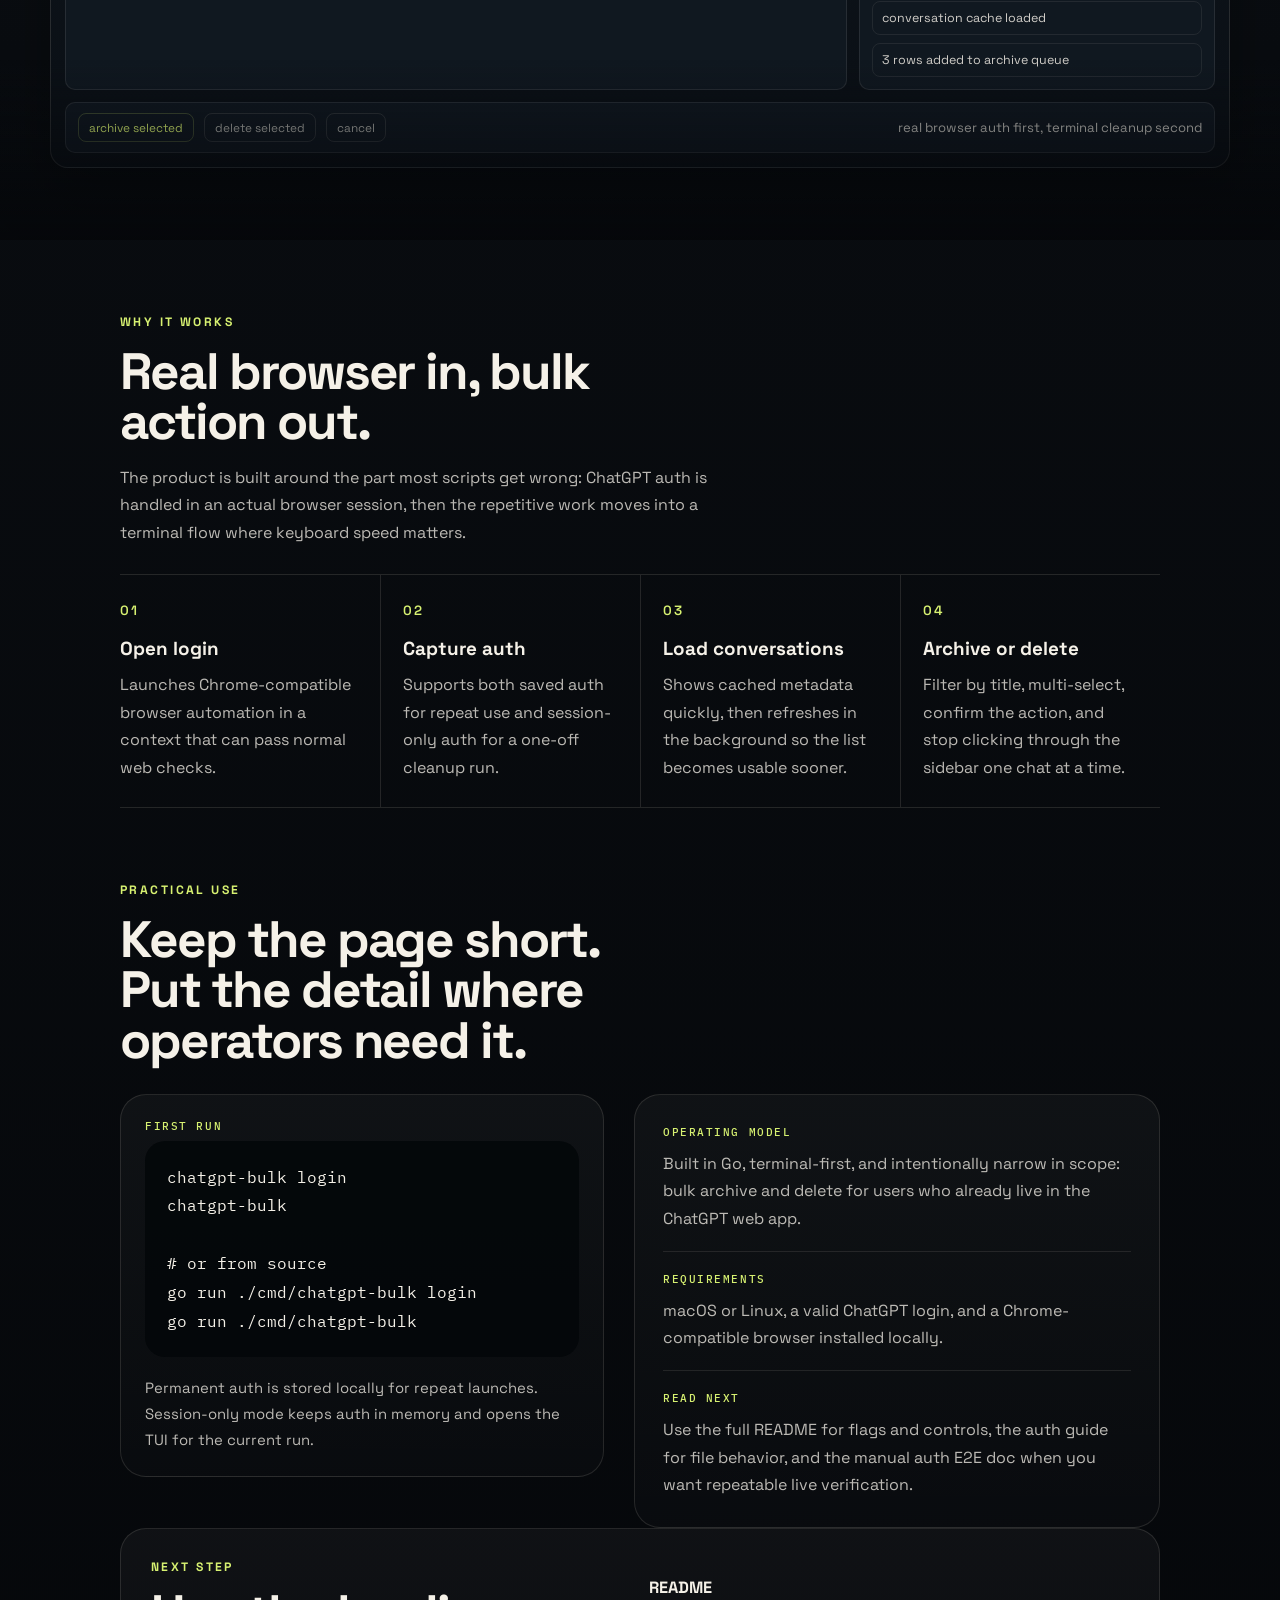
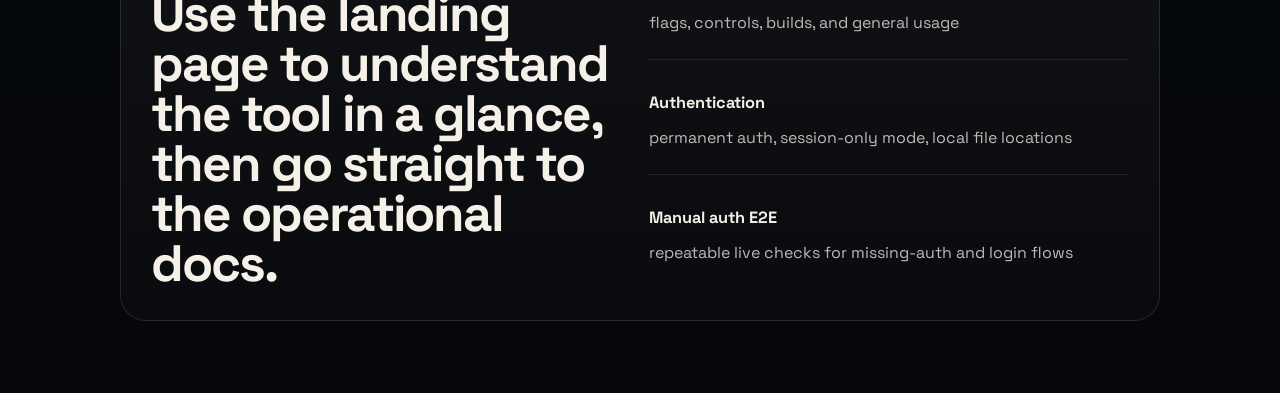
==== commit 845d4817: "docs: polish landing page header and scroll animation (#13) Consolidate all landing-page refinements" ====
--- a/site/index.html
+++ b/site/index.html
@@ -211,7 +211,7 @@
       </section>
 
       <section class="section" id="workflow">
-        <div class="section-intro">
+        <div class="section-intro scroll-reveal">
           <p class="eyebrow">Why it works</p>
           <h2>Real browser in, bulk action out.</h2>
           <p>
@@ -222,22 +222,22 @@
         </div>
 
         <div class="workflow-band">
-          <article>
+          <article class="scroll-reveal">
             <span>01</span>
             <h3>Open login</h3>
             <p>Launches Chrome-compatible browser automation in a context that can pass normal web checks.</p>
           </article>
-          <article>
+          <article class="scroll-reveal">
             <span>02</span>
             <h3>Capture auth</h3>
             <p>Supports both saved auth for repeat use and session-only auth for a one-off cleanup run.</p>
           </article>
-          <article>
+          <article class="scroll-reveal">
             <span>03</span>
             <h3>Load conversations</h3>
             <p>Shows cached metadata quickly, then refreshes in the background so the list becomes usable sooner.</p>
           </article>
-          <article>
+          <article class="scroll-reveal">
             <span>04</span>
             <h3>Archive or delete</h3>
             <p>Filter by title, multi-select, confirm the action, and stop clicking through the sidebar one chat at a time.</p>
@@ -246,13 +246,13 @@
       </section>
 
       <section class="section practical-section" id="install">
-        <div class="section-intro">
+        <div class="section-intro scroll-reveal">
           <p class="eyebrow">Practical use</p>
           <h2>Keep the page short. Put the detail where operators need it.</h2>
         </div>
 
         <div class="practical-layout">
-          <div class="command-panel">
+          <div class="command-panel scroll-reveal">
             <p class="panel-kicker">first run</p>
             <pre><code>chatgpt-bulk login
 chatgpt-bulk
@@ -266,7 +266,7 @@
             </p>
           </div>
 
-          <div class="practical-copy">
+          <div class="practical-copy scroll-reveal">
             <div class="detail-row">
               <p class="detail-label">Operating model</p>
               <p>
@@ -289,7 +289,7 @@
         </div>
       </section>
 
-      <section class="section final-section" id="docs">
+      <section class="section final-section scroll-reveal" id="docs">
         <div class="final-copy">
           <p class="eyebrow">Next step</p>
           <h2>Use the landing page to understand the tool in a glance, then go straight to the operational docs.</h2>
@@ -310,5 +310,24 @@
         </div>
       </section>
     </main>
+    <script>
+      // Header shrink on scroll
+      const header = document.querySelector('.site-header');
+      window.addEventListener('scroll', () => {
+        header.classList.toggle('scrolled', window.scrollY > 40);
+      }, { passive: true });
+
+      // Scroll-reveal via IntersectionObserver
+      const reveals = document.querySelectorAll('.scroll-reveal');
+      const observer = new IntersectionObserver((entries) => {
+        entries.forEach(e => {
+          if (e.isIntersecting) {
+            e.target.classList.add('visible');
+            observer.unobserve(e.target);
+          }
+        });
+      }, { threshold: 0.15 });
+      reveals.forEach(el => observer.observe(el));
+    </script>
   </body>
 </html>
--- a/site/styles.css
+++ b/site/styles.css
@@ -64,7 +64,26 @@
   gap: 20px;
   width: var(--hero-width);
   margin: 0 auto;
-  padding: 18px 0;
+  padding: 14px 24px;
+  border: 1px solid rgba(244, 236, 222, 0.06);
+  border-radius: 16px;
+  margin-top: 14px;
+  background: rgba(11, 15, 20, 0.55);
+  backdrop-filter: blur(12px);
+  transition:
+    padding 260ms ease,
+    background 260ms ease,
+    border-color 260ms ease,
+    backdrop-filter 260ms ease,
+    box-shadow 260ms ease;
+}
+
+.site-header.scrolled {
+  padding: 10px 24px;
+  background: rgba(9, 12, 16, 0.82);
+  border-color: rgba(244, 236, 222, 0.09);
+  backdrop-filter: blur(18px);
+  box-shadow: 0 2px 16px rgba(0, 0, 0, 0.25);
 }
 
 .brand {
@@ -78,12 +97,10 @@
   display: inline-flex;
   align-items: center;
   justify-content: center;
-  width: 52px;
-  height: 52px;
-  overflow: hidden;
-  border: 1px solid rgba(215, 241, 113, 0.16);
+  width: 44px;
+  height: 44px;
+  overflow: visible;
   border-radius: 14px;
-  background: rgba(6, 10, 14, 0.92);
   box-shadow: inset 0 1px 0 rgba(255, 255, 255, 0.03);
 }
 
@@ -158,12 +175,23 @@
   margin: 0 auto;
 }
 
+.scroll-reveal {
+  opacity: 0;
+  transform: translateY(24px);
+  transition: opacity 600ms ease, transform 600ms ease;
+}
+
+.scroll-reveal.visible {
+  opacity: 1;
+  transform: translateY(0);
+}
+
+.scroll-reveal:nth-child(2) { transition-delay: 80ms; }
+.scroll-reveal:nth-child(3) { transition-delay: 160ms; }
+.scroll-reveal:nth-child(4) { transition-delay: 240ms; }
+
 .hero-copy,
-.hero-stage,
-.workflow-band article,
-.command-panel,
-.practical-copy,
-.final-section {
+.hero-stage {
   animation: rise-in 700ms ease both;
 }
 
@@ -613,7 +641,7 @@
   padding: 24px 22px 26px 0;
 }
 
-.workflow-band article + article {
+.workflow-band article+article {
   padding-left: 22px;
   border-left: 1px solid rgba(244, 236, 222, 0.12);
 }
@@ -676,7 +704,7 @@
   padding: 18px 0;
 }
 
-.detail-row + .detail-row {
+.detail-row+.detail-row {
   border-top: 1px solid rgba(244, 236, 222, 0.1);
 }
 
@@ -728,6 +756,7 @@
 }
 
 @keyframes pulse {
+
   0%,
   100% {
     opacity: 0.6;
@@ -741,6 +770,7 @@
 }
 
 @keyframes drift {
+
   0%,
   100% {
     transform: translate3d(0, 0, 0);
@@ -752,6 +782,7 @@
 }
 
 @media (max-width: 1040px) {
+
   .tui-summary,
   .tui-body,
   .practical-layout,
@@ -782,7 +813,13 @@
     position: static;
     flex-direction: column;
     align-items: flex-start;
-    padding-top: 14px;
+    margin-top: 8px;
+    border-radius: 20px;
+  }
+
+  .site-header.scrolled {
+    padding: 14px 24px;
+    margin-top: 8px;
   }
 
   .site-nav {
@@ -812,12 +849,12 @@
   }
 
   .workflow-band article,
-  .workflow-band article + article {
+  .workflow-band article+article {
     padding: 20px 0;
     border-left: 0;
   }
 
-  .workflow-band article + article {
+  .workflow-band article+article {
     border-top: 1px solid rgba(244, 236, 222, 0.12);
   }
 
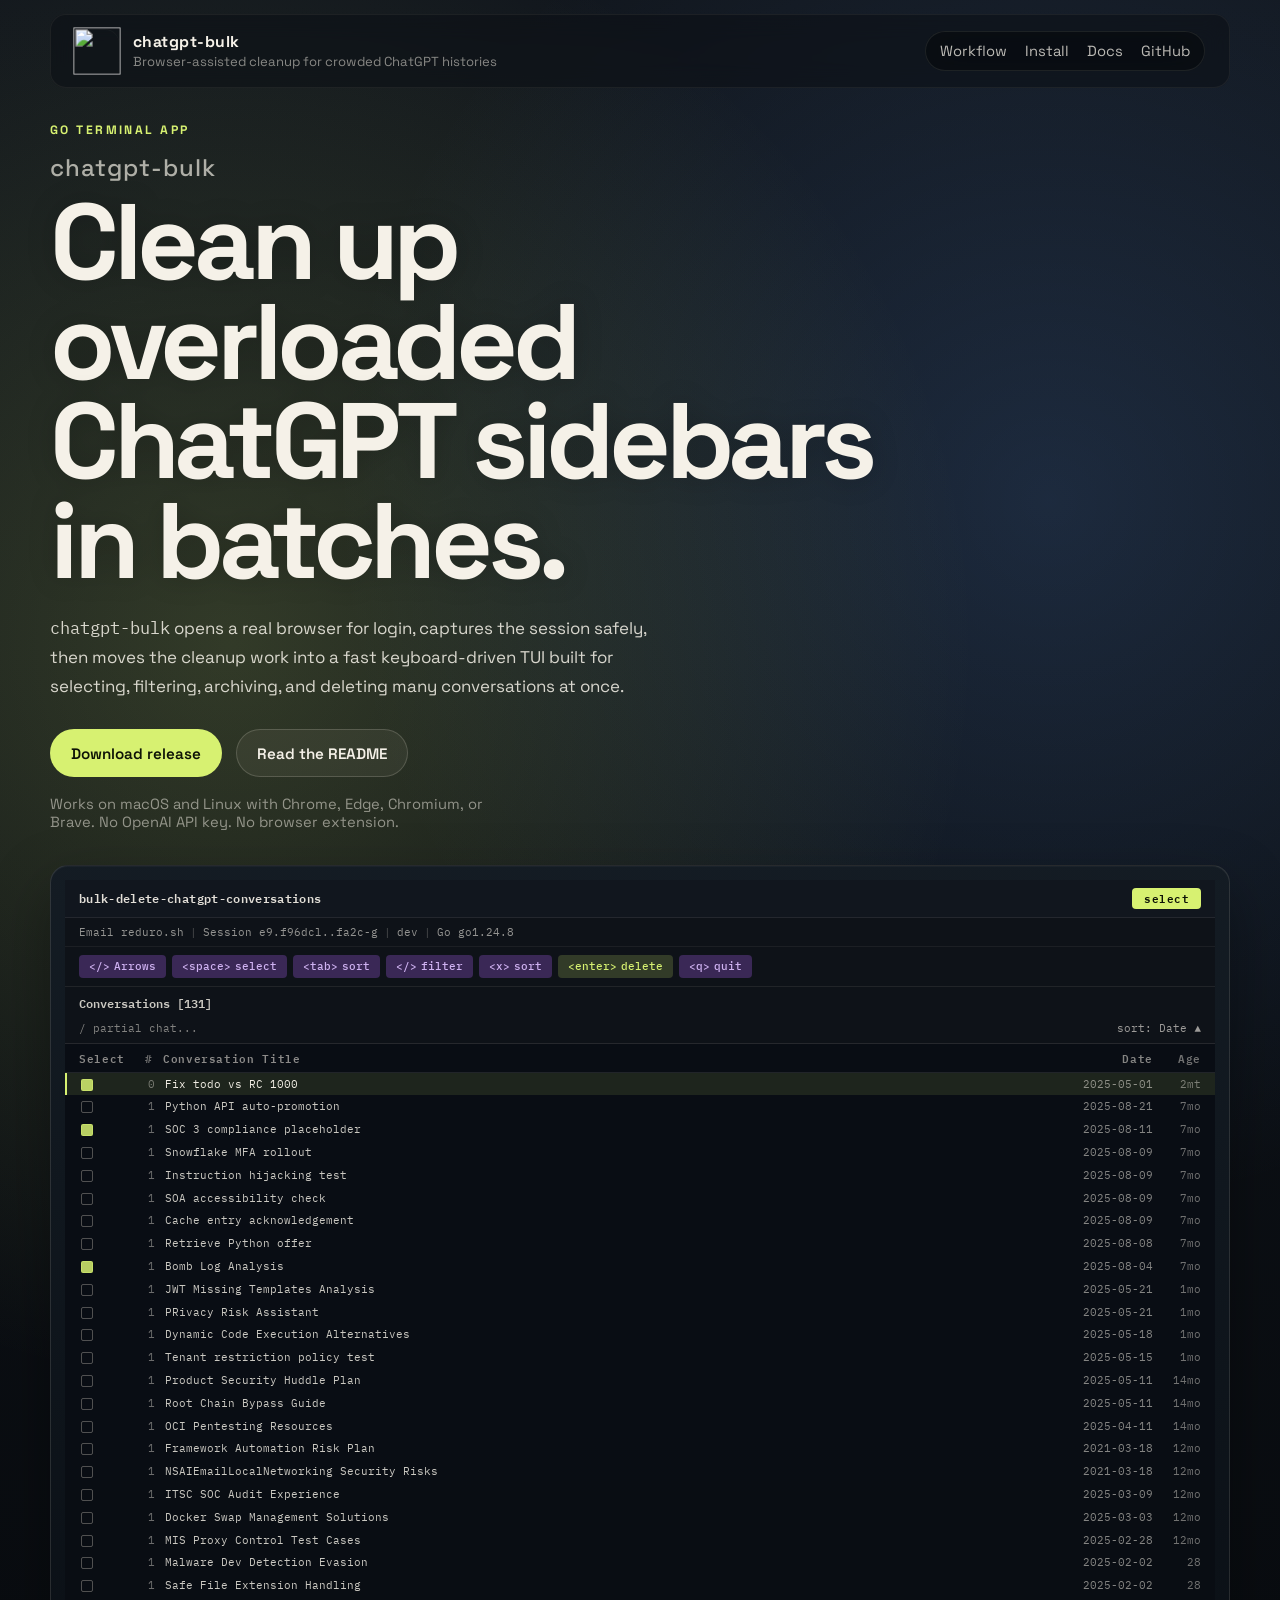
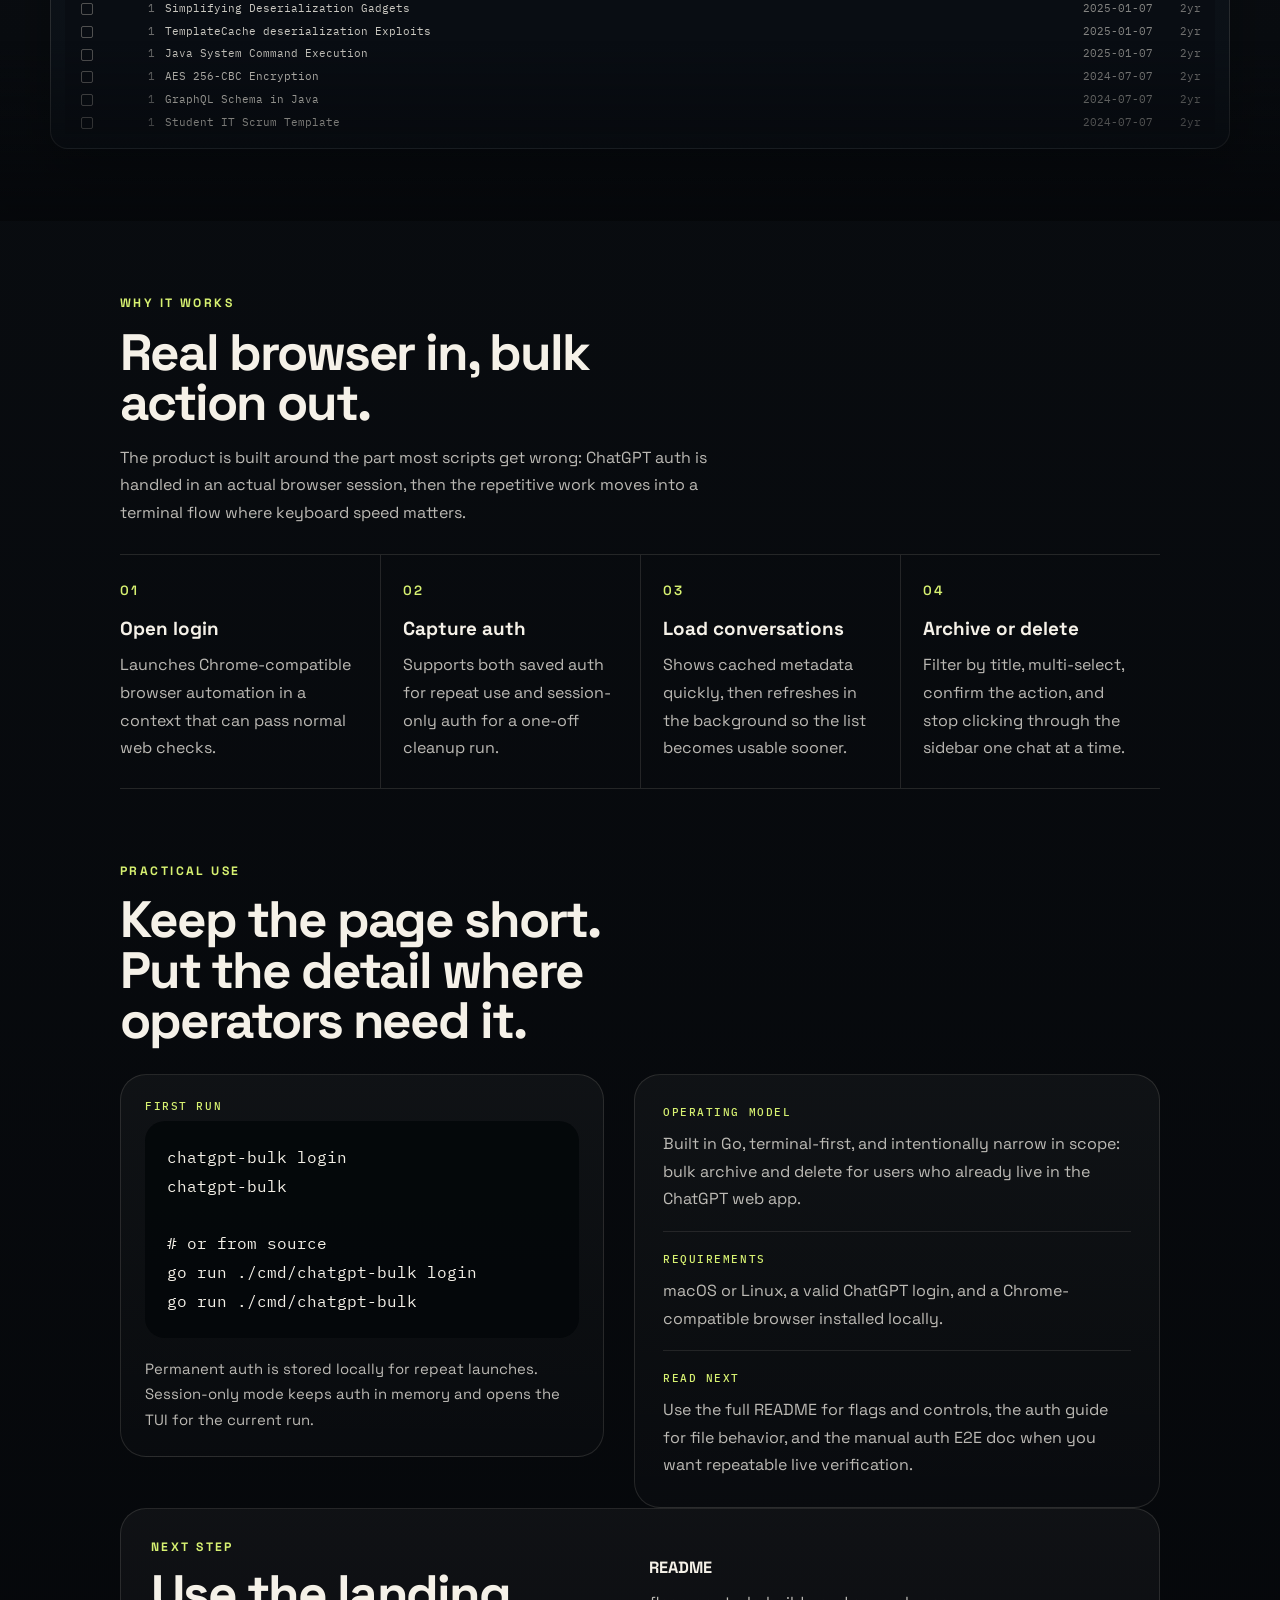
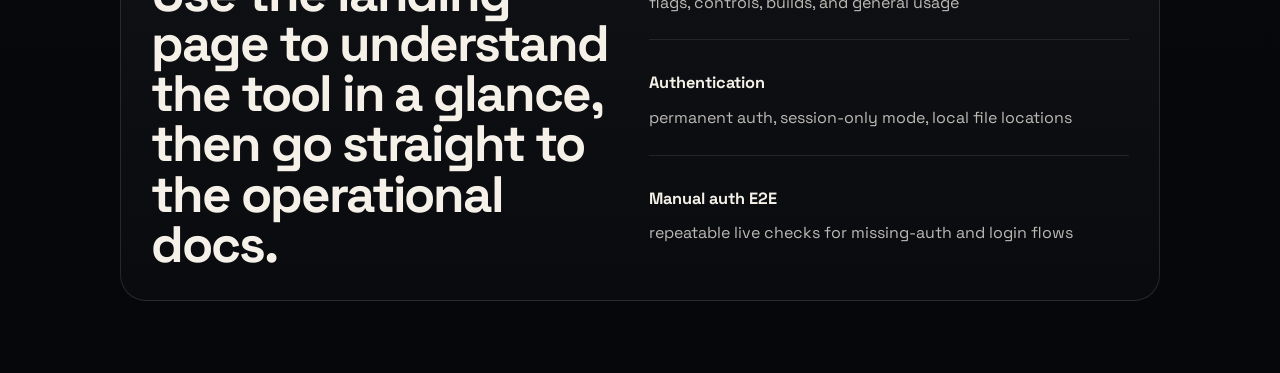
==== commit 4fb970f5: "feat: Improve the website SS of the tool Signed-off-by: Arush Salil <me@aru.sh>" ====
--- a/site/index.html
+++ b/site/index.html
@@ -76,135 +76,251 @@
         <div class="hero-stage" aria-label="chatgpt-bulk application preview">
           <div class="tui-shell">
             <div class="tui-titlebar">
-              <span class="traffic-lights" aria-hidden="true">
-                <span></span>
-                <span></span>
-                <span></span>
-              </span>
-              <span class="tui-title">chatgpt-bulk</span>
-              <span class="tui-path">cleanup-session.tui</span>
-            </div>
-
-            <div class="tui-summary">
-              <div class="summary-cell">
-                <span class="summary-label">session</span>
-                <strong>authenticated</strong>
-                <span class="summary-value">chrome login complete</span>
-              </div>
-              <div class="summary-cell">
-                <span class="summary-label">mode</span>
-                <strong>session-only</strong>
-                <span class="summary-value">no auth file written</span>
-              </div>
-              <div class="summary-cell">
-                <span class="summary-label">cache</span>
-                <strong>warm start</strong>
-                <span class="summary-value">219 chats available</span>
-              </div>
-              <div class="summary-cell">
-                <span class="summary-label">selection</span>
-                <strong>3 rows marked</strong>
-                <span class="summary-value">archive queued</span>
-              </div>
-            </div>
-
-            <div class="tui-body">
-              <section class="tui-panel tui-panel-main">
-                <div class="tui-panel-header">
-                  <span>conversation list</span>
-                  <span>query=/invoice sort=date desc</span>
-                </div>
-
-                <div class="tui-table-head">
-                  <span class="col-chat">conversation</span>
-                  <span class="col-date">updated</span>
-                  <span class="col-state">state</span>
-                </div>
-
-                <div class="tui-row tui-row-active">
-                  <span class="tui-marker tui-marker-on"></span>
-                  <span class="col-chat">2025 invoice imports</span>
-                  <span class="col-date">today</span>
-                  <span class="col-state col-state-selected">selected</span>
-                </div>
-                <div class="tui-row">
-                  <span class="tui-marker tui-marker-on"></span>
-                  <span class="col-chat">Expense reconciliation prompts</span>
-                  <span class="col-date">today</span>
-                  <span class="col-state col-state-selected">selected</span>
-                </div>
-                <div class="tui-row">
-                  <span class="tui-marker"></span>
-                  <span class="col-chat">TUI cursor bug thread</span>
-                  <span class="col-date">Mar 17</span>
-                  <span class="col-state">visible</span>
-                </div>
-                <div class="tui-row">
-                  <span class="tui-marker tui-marker-on"></span>
-                  <span class="col-chat">Unused brainstorming chats</span>
-                  <span class="col-date">Mar 11</span>
-                  <span class="col-state col-state-selected">selected</span>
-                </div>
-                <div class="tui-row">
-                  <span class="tui-marker"></span>
-                  <span class="col-chat">Browser auth regression</span>
-                  <span class="col-date">Mar 07</span>
-                  <span class="col-state">visible</span>
-                </div>
-
-                <div class="tui-footline">
-                  <span>visible 12 / 219</span>
-                  <span>cursor row 1</span>
-                  <span>space toggles selection</span>
-                </div>
-              </section>
-
-              <aside class="tui-side">
-                <div class="tui-panel">
-                  <div class="tui-panel-header">
-                    <span>next action</span>
-                    <span>enter confirms</span>
-                  </div>
-                  <div class="queue-copy">
-                    <strong>Archive selected conversations</strong>
-                    <p>Clear invoice-related chats from the sidebar while keeping them recoverable.</p>
-                  </div>
-                </div>
-
-                <div class="tui-panel">
-                  <div class="tui-panel-header">
-                    <span>shortcuts</span>
-                    <span>keyboard first</span>
-                  </div>
-                  <div class="shortcut-list">
-                    <span><kbd>/</kbd> filter</span>
-                    <span><kbd>space</kbd> toggle row</span>
-                    <span><kbd>a</kbd> select all</span>
-                    <span><kbd>s</kbd> sort</span>
-                    <span><kbd>esc</kbd> cancel</span>
-                    <span><kbd>q</kbd> quit</span>
-                  </div>
-                </div>
-
-                <div class="tui-panel">
-                  <div class="tui-panel-header">
-                    <span>status log</span>
-                    <span>live</span>
-                  </div>
-                  <div class="status-log">
-                    <span>auth token refreshed</span>
-                    <span>conversation cache loaded</span>
-                    <span>3 rows added to archive queue</span>
-                  </div>
-                </div>
-              </aside>
-            </div>
-
-            <div class="tui-commandbar">
-              <span class="command-pill command-pill-primary">archive selected</span>
-              <span class="command-pill">delete selected</span>
-              <span class="command-pill">cancel</span>
-              <span class="command-note">real browser auth first, terminal cleanup second</span>
+              <span class="tui-title">bulk-delete-chatgpt-conversations</span>
+              <span class="tui-badge">select</span>
+            </div>
+
+            <div class="tui-infobar">
+              <span>Email reduro.sh</span>
+              <span class="tui-sep">|</span>
+              <span>Session e9.f96dcl..fa2c-g</span>
+              <span class="tui-sep">|</span>
+              <span>dev</span>
+              <span class="tui-sep">|</span>
+              <span>Go go1.24.8</span>
+            </div>
+
+            <div class="tui-shortcuts">
+              <span class="shortcut-pill"><kbd>&lt;/&gt;</kbd> Arrows</span>
+              <span class="shortcut-pill"><kbd>&lt;space&gt;</kbd> select</span>
+              <span class="shortcut-pill"><kbd>&lt;tab&gt;</kbd> sort</span>
+              <span class="shortcut-pill"><kbd>&lt;/&gt;</kbd> filter</span>
+              <span class="shortcut-pill"><kbd>&lt;x&gt;</kbd> sort</span>
+              <span class="shortcut-pill shortcut-pill-accent"><kbd>&lt;enter&gt;</kbd> delete</span>
+              <span class="shortcut-pill"><kbd>&lt;q&gt;</kbd> quit</span>
+            </div>
+
+            <div class="tui-conversation-header">
+              <span class="tui-conv-title">Conversations [131]</span>
+            </div>
+
+            <div class="tui-filterbar">
+              <span class="tui-filter-input">/ partial chat...</span>
+              <span class="tui-filter-sort">sort: Date &#9650;</span>
+            </div>
+
+            <div class="tui-table">
+              <div class="tui-table-head">
+                <span class="col-select">Select</span>
+                <span class="col-num">#</span>
+                <span class="col-title">Conversation Title</span>
+                <span class="col-date">Date</span>
+                <span class="col-age">Age</span>
+              </div>
+
+              <div class="tui-row tui-row-active">
+                <span class="col-select"><span class="tui-check tui-check-on"></span></span>
+                <span class="col-num">0</span>
+                <span class="col-title">Fix todo vs RC 1000</span>
+                <span class="col-date">2025-05-01</span>
+                <span class="col-age">2mt</span>
+              </div>
+              <div class="tui-row">
+                <span class="col-select"><span class="tui-check"></span></span>
+                <span class="col-num">1</span>
+                <span class="col-title">Python API auto-promotion</span>
+                <span class="col-date">2025-08-21</span>
+                <span class="col-age">7mo</span>
+              </div>
+              <div class="tui-row">
+                <span class="col-select"><span class="tui-check tui-check-on"></span></span>
+                <span class="col-num">1</span>
+                <span class="col-title">SOC 3 compliance placeholder</span>
+                <span class="col-date">2025-08-11</span>
+                <span class="col-age">7mo</span>
+              </div>
+              <div class="tui-row">
+                <span class="col-select"><span class="tui-check"></span></span>
+                <span class="col-num">1</span>
+                <span class="col-title">Snowflake MFA rollout</span>
+                <span class="col-date">2025-08-09</span>
+                <span class="col-age">7mo</span>
+              </div>
+              <div class="tui-row">
+                <span class="col-select"><span class="tui-check"></span></span>
+                <span class="col-num">1</span>
+                <span class="col-title">Instruction hijacking test</span>
+                <span class="col-date">2025-08-09</span>
+                <span class="col-age">7mo</span>
+              </div>
+              <div class="tui-row">
+                <span class="col-select"><span class="tui-check"></span></span>
+                <span class="col-num">1</span>
+                <span class="col-title">SOA accessibility check</span>
+                <span class="col-date">2025-08-09</span>
+                <span class="col-age">7mo</span>
+              </div>
+              <div class="tui-row">
+                <span class="col-select"><span class="tui-check"></span></span>
+                <span class="col-num">1</span>
+                <span class="col-title">Cache entry acknowledgement</span>
+                <span class="col-date">2025-08-09</span>
+                <span class="col-age">7mo</span>
+              </div>
+              <div class="tui-row">
+                <span class="col-select"><span class="tui-check"></span></span>
+                <span class="col-num">1</span>
+                <span class="col-title">Retrieve Python offer</span>
+                <span class="col-date">2025-08-08</span>
+                <span class="col-age">7mo</span>
+              </div>
+              <div class="tui-row">
+                <span class="col-select"><span class="tui-check tui-check-on"></span></span>
+                <span class="col-num">1</span>
+                <span class="col-title">Bomb Log Analysis</span>
+                <span class="col-date">2025-08-04</span>
+                <span class="col-age">7mo</span>
+              </div>
+              <div class="tui-row">
+                <span class="col-select"><span class="tui-check"></span></span>
+                <span class="col-num">1</span>
+                <span class="col-title">JWT Missing Templates Analysis</span>
+                <span class="col-date">2025-05-21</span>
+                <span class="col-age">1mo</span>
+              </div>
+              <div class="tui-row">
+                <span class="col-select"><span class="tui-check"></span></span>
+                <span class="col-num">1</span>
+                <span class="col-title">PRivacy Risk Assistant</span>
+                <span class="col-date">2025-05-21</span>
+                <span class="col-age">1mo</span>
+              </div>
+              <div class="tui-row">
+                <span class="col-select"><span class="tui-check"></span></span>
+                <span class="col-num">1</span>
+                <span class="col-title">Dynamic Code Execution Alternatives</span>
+                <span class="col-date">2025-05-18</span>
+                <span class="col-age">1mo</span>
+              </div>
+              <div class="tui-row">
+                <span class="col-select"><span class="tui-check"></span></span>
+                <span class="col-num">1</span>
+                <span class="col-title">Tenant restriction policy test</span>
+                <span class="col-date">2025-05-15</span>
+                <span class="col-age">1mo</span>
+              </div>
+              <div class="tui-row">
+                <span class="col-select"><span class="tui-check"></span></span>
+                <span class="col-num">1</span>
+                <span class="col-title">Product Security Huddle Plan</span>
+                <span class="col-date">2025-05-11</span>
+                <span class="col-age">14mo</span>
+              </div>
+              <div class="tui-row">
+                <span class="col-select"><span class="tui-check"></span></span>
+                <span class="col-num">1</span>
+                <span class="col-title">Root Chain Bypass Guide</span>
+                <span class="col-date">2025-05-11</span>
+                <span class="col-age">14mo</span>
+              </div>
+              <div class="tui-row">
+                <span class="col-select"><span class="tui-check"></span></span>
+                <span class="col-num">1</span>
+                <span class="col-title">OCI Pentesting Resources</span>
+                <span class="col-date">2025-04-11</span>
+                <span class="col-age">14mo</span>
+              </div>
+              <div class="tui-row">
+                <span class="col-select"><span class="tui-check"></span></span>
+                <span class="col-num">1</span>
+                <span class="col-title">Framework Automation Risk Plan</span>
+                <span class="col-date">2021-03-18</span>
+                <span class="col-age">12mo</span>
+              </div>
+              <div class="tui-row">
+                <span class="col-select"><span class="tui-check"></span></span>
+                <span class="col-num">1</span>
+                <span class="col-title">NSAIEmailLocalNetworking Security Risks</span>
+                <span class="col-date">2021-03-18</span>
+                <span class="col-age">12mo</span>
+              </div>
+              <div class="tui-row">
+                <span class="col-select"><span class="tui-check"></span></span>
+                <span class="col-num">1</span>
+                <span class="col-title">ITSC SOC Audit Experience</span>
+                <span class="col-date">2025-03-09</span>
+                <span class="col-age">12mo</span>
+              </div>
+              <div class="tui-row">
+                <span class="col-select"><span class="tui-check"></span></span>
+                <span class="col-num">1</span>
+                <span class="col-title">Docker Swap Management Solutions</span>
+                <span class="col-date">2025-03-03</span>
+                <span class="col-age">12mo</span>
+              </div>
+              <div class="tui-row">
+                <span class="col-select"><span class="tui-check"></span></span>
+                <span class="col-num">1</span>
+                <span class="col-title">MIS Proxy Control Test Cases</span>
+                <span class="col-date">2025-02-28</span>
+                <span class="col-age">12mo</span>
+              </div>
+              <div class="tui-row">
+                <span class="col-select"><span class="tui-check"></span></span>
+                <span class="col-num">1</span>
+                <span class="col-title">Malware Dev Detection Evasion</span>
+                <span class="col-date">2025-02-02</span>
+                <span class="col-age">28</span>
+              </div>
+              <div class="tui-row">
+                <span class="col-select"><span class="tui-check"></span></span>
+                <span class="col-num">1</span>
+                <span class="col-title">Safe File Extension Handling</span>
+                <span class="col-date">2025-02-02</span>
+                <span class="col-age">28</span>
+              </div>
+              <div class="tui-row">
+                <span class="col-select"><span class="tui-check"></span></span>
+                <span class="col-num">1</span>
+                <span class="col-title">Simplifying Deserialization Gadgets</span>
+                <span class="col-date">2025-01-07</span>
+                <span class="col-age">2yr</span>
+              </div>
+              <div class="tui-row">
+                <span class="col-select"><span class="tui-check"></span></span>
+                <span class="col-num">1</span>
+                <span class="col-title">TemplateCache deserialization Exploits</span>
+                <span class="col-date">2025-01-07</span>
+                <span class="col-age">2yr</span>
+              </div>
+              <div class="tui-row">
+                <span class="col-select"><span class="tui-check"></span></span>
+                <span class="col-num">1</span>
+                <span class="col-title">Java System Command Execution</span>
+                <span class="col-date">2025-01-07</span>
+                <span class="col-age">2yr</span>
+              </div>
+              <div class="tui-row">
+                <span class="col-select"><span class="tui-check"></span></span>
+                <span class="col-num">1</span>
+                <span class="col-title">AES 256-CBC Encryption</span>
+                <span class="col-date">2024-07-07</span>
+                <span class="col-age">2yr</span>
+              </div>
+              <div class="tui-row">
+                <span class="col-select"><span class="tui-check"></span></span>
+                <span class="col-num">1</span>
+                <span class="col-title">GraphQL Schema in Java</span>
+                <span class="col-date">2024-07-07</span>
+                <span class="col-age">2yr</span>
+              </div>
+              <div class="tui-row">
+                <span class="col-select"><span class="tui-check"></span></span>
+                <span class="col-num">1</span>
+                <span class="col-title">Student IT Scrum Template</span>
+                <span class="col-date">2024-07-07</span>
+                <span class="col-age">2yr</span>
+              </div>
             </div>
           </div>
         </div>
--- a/site/styles.css
+++ b/site/styles.css
@@ -321,86 +321,197 @@
     inset 0 1px 0 rgba(255, 255, 255, 0.03);
 }
 
-.tui-shell,
-.tui-summary,
-.tui-body,
-.shortcut-list,
-.status-log {
-  display: grid;
-}
-
 .tui-shell {
-  gap: 12px;
-}
-
-.tui-titlebar,
-.summary-cell,
-.tui-panel,
-.tui-commandbar {
-  border: 1px solid rgba(244, 236, 222, 0.1);
-  background: rgba(18, 25, 33, 0.94);
+  display: flex;
+  flex-direction: column;
+  font-family: "IBM Plex Mono", monospace;
+  font-size: 0.72rem;
+  line-height: 1.5;
+  overflow: hidden;
 }
 
 .tui-titlebar {
   display: flex;
   align-items: center;
-  gap: 12px;
-  padding: 14px 16px;
-  border-radius: 10px;
-  border-color: rgba(244, 236, 222, 0.14);
-  background:
-    linear-gradient(180deg, rgba(9, 12, 17, 1), rgba(4, 6, 9, 1));
-  box-shadow:
-    inset 0 1px 0 rgba(255, 255, 255, 0.04),
-    0 8px 20px rgba(0, 0, 0, 0.22);
-  color: rgba(245, 241, 232, 0.86);
-  font-size: 0.8rem;
+  justify-content: space-between;
+  padding: 8px 14px;
+  background: rgba(18, 22, 30, 0.98);
+  border-bottom: 1px solid rgba(244, 236, 222, 0.08);
 }
 
 .tui-title {
   font-weight: 600;
+  letter-spacing: 0.03em;
+  color: rgba(245, 241, 232, 0.92);
+}
+
+.tui-badge {
+  padding: 2px 12px;
+  border-radius: 4px;
+  background: var(--accent);
+  color: #0d1206;
+  font-weight: 600;
+  font-size: 0.7rem;
   letter-spacing: 0.04em;
 }
 
-.tui-path {
+.tui-infobar {
+  display: flex;
+  align-items: center;
+  gap: 6px;
+  padding: 6px 14px;
+  color: rgba(245, 241, 232, 0.58);
+  font-size: 0.68rem;
+  background: rgba(14, 18, 24, 0.96);
+  border-bottom: 1px solid rgba(244, 236, 222, 0.06);
+}
+
+.tui-sep {
+  color: rgba(245, 241, 232, 0.28);
+}
+
+.tui-shortcuts {
+  display: flex;
+  flex-wrap: wrap;
+  gap: 6px;
+  padding: 8px 14px;
+  background: rgba(14, 18, 24, 0.96);
+  border-bottom: 1px solid rgba(244, 236, 222, 0.08);
+}
+
+.shortcut-pill {
+  display: inline-flex;
+  align-items: center;
+  gap: 4px;
+  padding: 3px 10px;
+  border-radius: 4px;
+  background: rgba(140, 80, 200, 0.35);
+  color: rgba(220, 190, 255, 0.92);
+  font-size: 0.68rem;
+  font-weight: 500;
+}
+
+.shortcut-pill kbd {
+  all: unset;
+  font-family: inherit;
+  font-size: inherit;
+  color: inherit;
+}
+
+.shortcut-pill-accent {
+  background: rgba(215, 241, 113, 0.18);
+  color: var(--accent);
+}
+
+.tui-conversation-header {
+  padding: 8px 14px 4px;
+  background: rgba(14, 18, 24, 0.96);
+}
+
+.tui-conv-title {
+  color: rgba(245, 241, 232, 0.82);
+  font-weight: 600;
+  font-size: 0.74rem;
+}
+
+.tui-filterbar {
+  display: flex;
+  align-items: center;
+  justify-content: space-between;
+  padding: 4px 14px 6px;
+  background: rgba(14, 18, 24, 0.96);
+  border-bottom: 1px solid rgba(244, 236, 222, 0.1);
+  color: rgba(245, 241, 232, 0.5);
+  font-size: 0.68rem;
+}
+
+.tui-filter-sort {
+  color: rgba(245, 241, 232, 0.62);
+}
+
+.tui-table {
+  background: rgba(10, 14, 20, 0.98);
+}
+
+.tui-table-head {
+  display: flex;
+  align-items: center;
+  padding: 6px 14px;
+  border-bottom: 1px solid rgba(244, 236, 222, 0.1);
+  color: rgba(245, 241, 232, 0.55);
+  font-size: 0.66rem;
+  font-weight: 600;
+  letter-spacing: 0.06em;
+}
+
+.tui-row {
+  display: flex;
+  align-items: center;
+  padding: 3px 14px;
+  color: rgba(245, 241, 232, 0.82);
+  font-size: 0.7rem;
+  border-left: 2px solid transparent;
+}
+
+.tui-row:hover {
+  background: rgba(244, 236, 222, 0.03);
+}
+
+.tui-row-active {
+  background: rgba(215, 241, 113, 0.1);
+  border-left-color: var(--accent);
+  color: rgba(245, 241, 232, 0.98);
+}
+
+.col-select {
+  width: 46px;
+  flex: 0 0 46px;
+}
+
+.col-num {
+  width: 28px;
+  flex: 0 0 28px;
+  text-align: right;
+  color: rgba(245, 241, 232, 0.42);
+}
+
+.col-title {
+  flex: 1 1 auto;
+  min-width: 0;
+  overflow: hidden;
+  text-overflow: ellipsis;
+  white-space: nowrap;
+  padding-left: 10px;
+}
+
+.col-date {
+  width: 90px;
+  flex: 0 0 90px;
+  text-align: right;
   color: rgba(245, 241, 232, 0.52);
 }
 
-.traffic-lights {
-  display: inline-flex;
-  gap: 6px;
-}
-
-.traffic-lights span {
-  width: 10px;
-  height: 10px;
-  border-radius: 50%;
-  background: rgba(244, 236, 222, 0.32);
-}
-
-.traffic-lights span:first-child {
-  background: var(--danger);
-}
-
-.traffic-lights span:nth-child(2) {
-  background: var(--warning);
-}
-
-.traffic-lights span:last-child {
-  background: var(--accent-deep);
-}
-
-.tui-summary {
-  grid-template-columns: repeat(4, minmax(0, 1fr));
-  gap: 10px;
-}
-
-.summary-cell {
-  padding: 12px;
-  border-radius: 10px;
-}
-
-.summary-label,
+.col-age {
+  width: 48px;
+  flex: 0 0 48px;
+  text-align: right;
+  color: rgba(245, 241, 232, 0.44);
+}
+
+.tui-check {
+  display: inline-block;
+  width: 12px;
+  height: 12px;
+  border: 1px solid rgba(244, 236, 222, 0.3);
+  border-radius: 2px;
+  vertical-align: middle;
+}
+
+.tui-check-on {
+  border-color: rgba(215, 241, 113, 0.5);
+  background: rgba(215, 241, 113, 0.85);
+}
+
 .panel-kicker,
 .detail-label {
   display: block;
@@ -412,121 +523,6 @@
   text-transform: uppercase;
 }
 
-.summary-cell strong {
-  display: block;
-  color: rgba(245, 241, 232, 0.92);
-  font-size: 0.95rem;
-}
-
-.summary-value {
-  display: block;
-  margin-top: 4px;
-  color: rgba(245, 241, 232, 0.62);
-  font-size: 0.78rem;
-}
-
-.tui-body {
-  grid-template-columns: minmax(0, 1.58fr) minmax(250px, 0.72fr);
-  gap: 12px;
-}
-
-.tui-side {
-  display: grid;
-  gap: 12px;
-}
-
-.tui-panel {
-  min-width: 0;
-  padding: 12px;
-  border-radius: 10px;
-}
-
-.tui-panel-main {
-  padding: 12px 12px 8px;
-}
-
-.tui-panel-header,
-.tui-table-head,
-.tui-row,
-.tui-footline,
-.tui-commandbar {
-  display: flex;
-  align-items: center;
-}
-
-.tui-panel-header,
-.tui-footline {
-  justify-content: space-between;
-  gap: 12px;
-  color: rgba(245, 241, 232, 0.62);
-  font-size: 0.74rem;
-}
-
-.tui-table-head {
-  gap: 12px;
-  margin-top: 12px;
-  padding: 8px 10px;
-  border-top: 1px solid rgba(244, 236, 222, 0.08);
-  border-bottom: 1px solid rgba(244, 236, 222, 0.08);
-  color: rgba(245, 241, 232, 0.68);
-  font-size: 0.7rem;
-  letter-spacing: 0.08em;
-  text-transform: uppercase;
-}
-
-.tui-row {
-  gap: 12px;
-  margin-top: 6px;
-  padding: 10px;
-  border: 1px solid transparent;
-  border-radius: 8px;
-  color: rgba(245, 241, 232, 0.94);
-  font-size: 0.84rem;
-}
-
-.tui-row-active {
-  border-color: rgba(215, 241, 113, 0.18);
-  background: rgba(215, 241, 113, 0.07);
-}
-
-.tui-marker {
-  width: 14px;
-  height: 14px;
-  border: 1px solid rgba(244, 236, 222, 0.26);
-  border-radius: 3px;
-  flex: 0 0 14px;
-}
-
-.tui-marker-on {
-  border-color: rgba(215, 241, 113, 0.44);
-  background: rgba(215, 241, 113, 0.88);
-}
-
-.col-chat {
-  flex: 1 1 auto;
-  min-width: 0;
-  overflow: hidden;
-  text-overflow: ellipsis;
-  white-space: nowrap;
-}
-
-.col-date,
-.col-state {
-  width: 84px;
-  flex: 0 0 84px;
-  color: rgba(245, 241, 232, 0.72);
-}
-
-.col-state-selected {
-  color: var(--accent);
-}
-
-.tui-footline {
-  margin-top: 10px;
-  padding-top: 10px;
-  border-top: 1px solid rgba(244, 236, 222, 0.08);
-}
-
 .queue-copy strong {
   display: block;
   color: rgba(245, 241, 232, 0.92);
@@ -542,48 +538,6 @@
 
 .queue-copy p {
   margin-top: 8px;
-}
-
-.shortcut-list,
-.status-log {
-  gap: 8px;
-  margin-top: 8px;
-}
-
-.shortcut-list span,
-.status-log span {
-  display: inline-flex;
-  align-items: center;
-  gap: 8px;
-  padding: 8px 9px;
-  border: 1px solid rgba(244, 236, 222, 0.08);
-  border-radius: 8px;
-  color: rgba(245, 241, 232, 0.84);
-  font-size: 0.78rem;
-}
-
-.tui-commandbar {
-  gap: 10px;
-  flex-wrap: wrap;
-  padding: 10px 12px;
-  border-radius: 10px;
-}
-
-.command-pill {
-  padding: 6px 10px;
-  border: 1px solid rgba(244, 236, 222, 0.12);
-  border-radius: 8px;
-  color: rgba(245, 241, 232, 0.68);
-  font-size: 0.74rem;
-}
-
-.command-pill-primary {
-  border-color: rgba(215, 241, 113, 0.22);
-  color: var(--accent);
-}
-
-.command-note {
-  margin-left: auto;
 }
 
 kbd {
@@ -783,8 +737,6 @@
 
 @media (max-width: 1040px) {
 
-  .tui-summary,
-  .tui-body,
   .practical-layout,
   .final-section {
     grid-template-columns: 1fr;
@@ -858,32 +810,32 @@
     border-top: 1px solid rgba(244, 236, 222, 0.12);
   }
 
-  .hero-stage,
-  .tui-titlebar,
-  .tui-commandbar,
-  .tui-panel,
-  .summary-cell {
-    padding-left: 14px;
-    padding-right: 14px;
-  }
-
-  .tui-summary {
-    gap: 8px;
-  }
-
-  .tui-panel-main {
-    padding: 12px;
+  .hero-stage {
+    padding: 8px;
+  }
+
+  .tui-shortcuts {
+    gap: 4px;
+  }
+
+  .shortcut-pill {
+    font-size: 0.62rem;
+    padding: 2px 6px;
+  }
+
+  .col-date {
+    width: 70px;
+    flex-basis: 70px;
+  }
+
+  .col-age {
+    width: 36px;
+    flex-basis: 36px;
   }
 
   .tui-row,
-  .tui-table-head,
-  .tui-footline {
-    gap: 8px;
-  }
-
-  .col-date,
-  .col-state {
-    width: 64px;
-    flex-basis: 64px;
-  }
-}
+  .tui-table-head {
+    padding-left: 8px;
+    padding-right: 8px;
+  }
+}
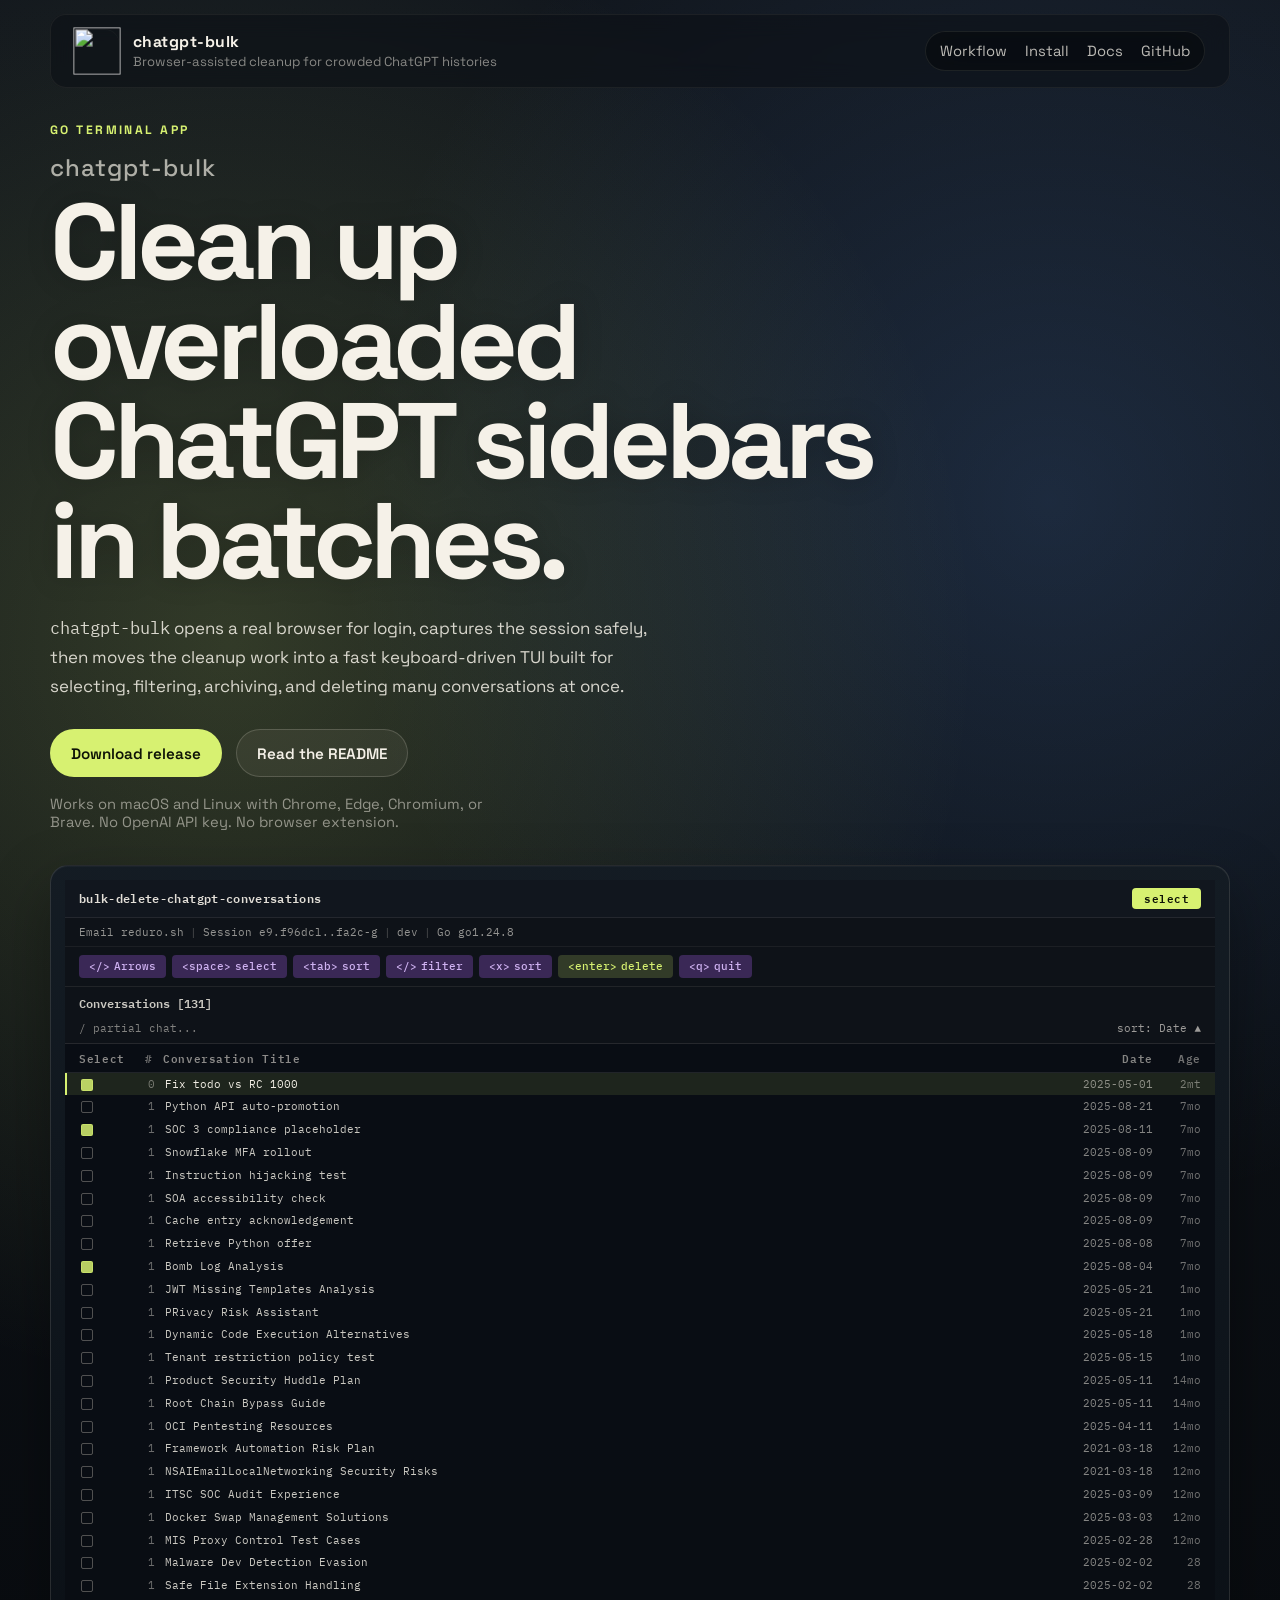
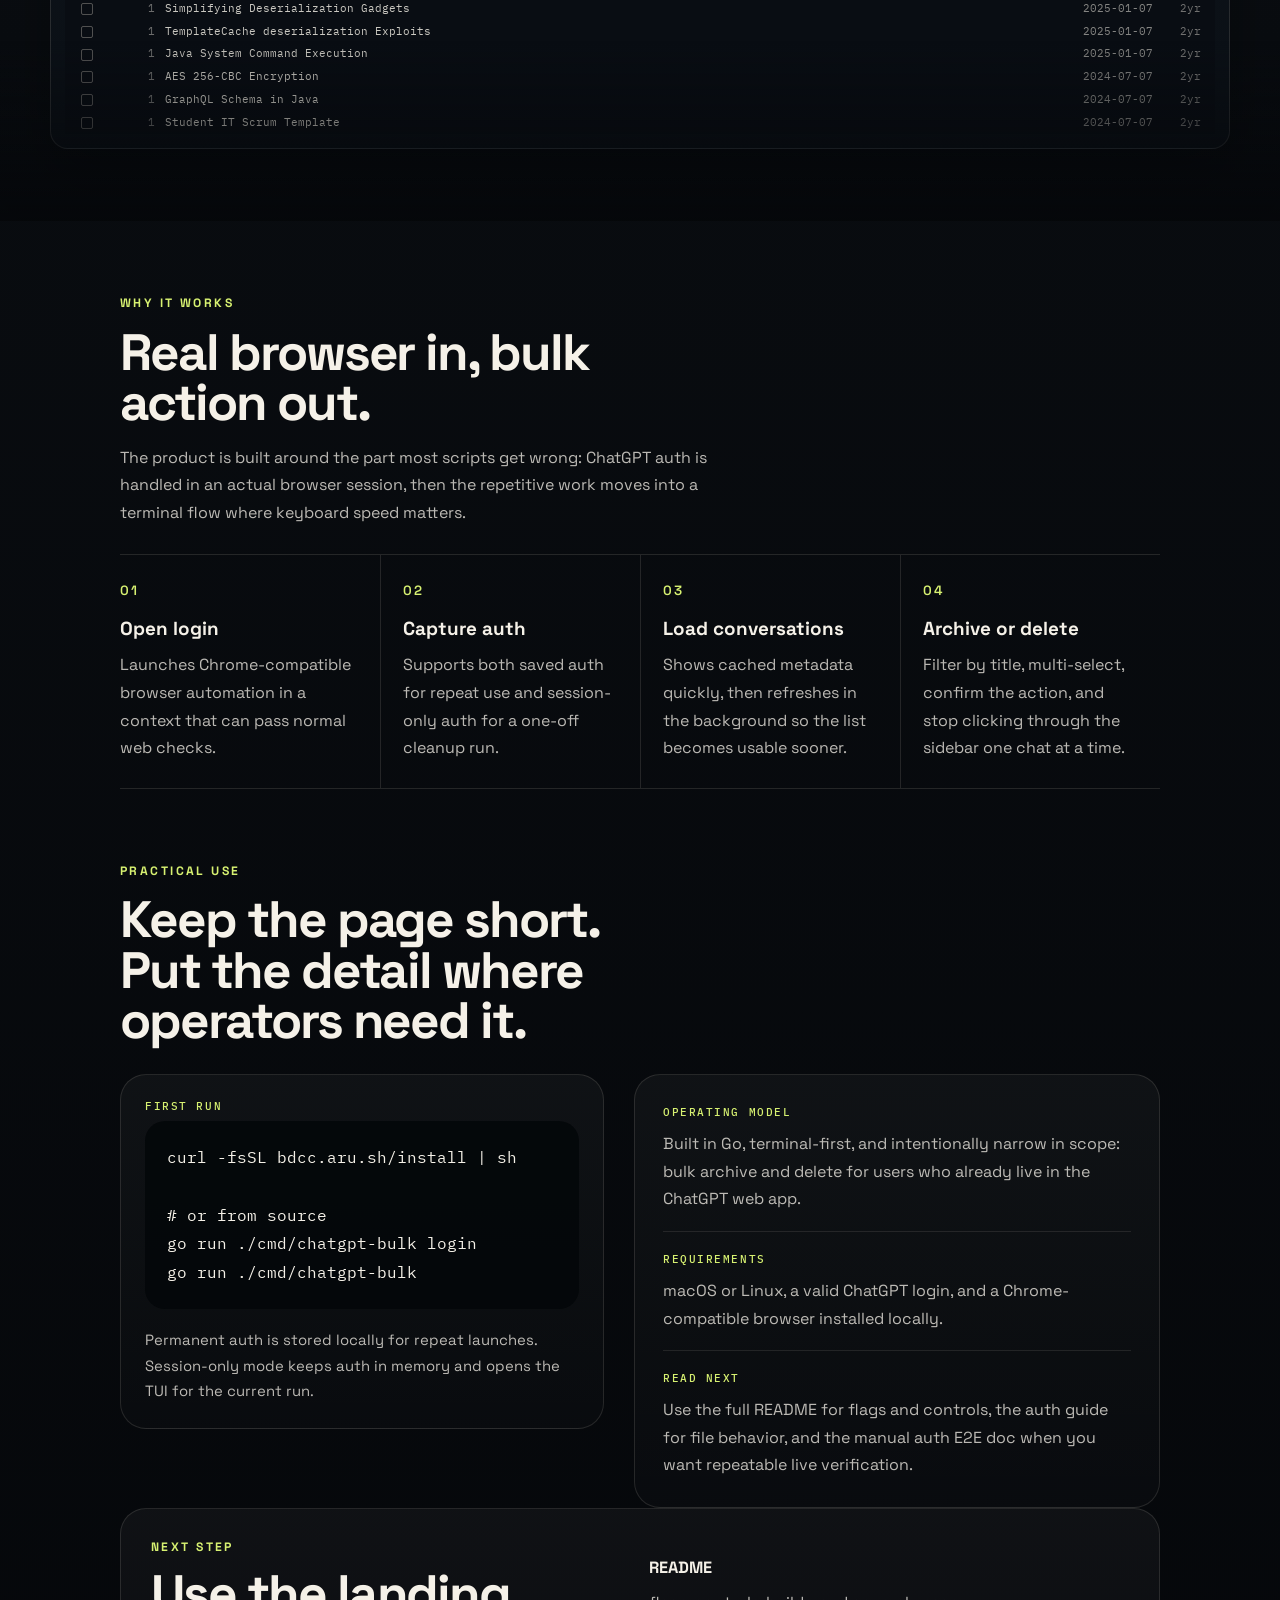
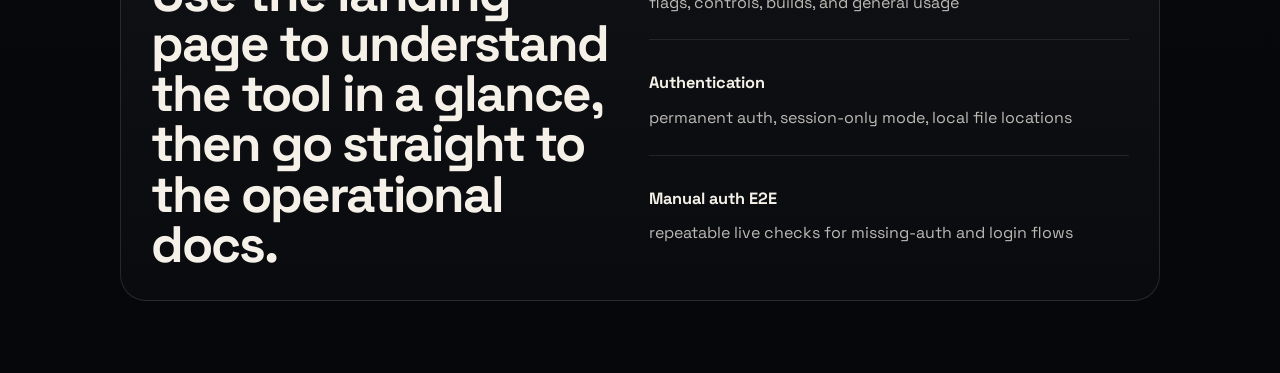
==== commit 80639596: "feat: Wire install script to the webiste and update README Signed-off-by: Arush Salil <me@aru.sh>" ====
--- a/site/index.html
+++ b/site/index.html
@@ -1,449 +1,442 @@
 <!doctype html>
 <html lang="en">
-  <head>
-    <meta charset="utf-8" />
-    <meta name="viewport" content="width=device-width, initial-scale=1" />
-    <title>chatgpt-bulk | Bulk cleanup for overloaded ChatGPT sidebars</title>
-    <meta
-      name="description"
-      content="A practical landing page for chatgpt-bulk, the Go terminal app that uses a real browser login to bulk archive or delete ChatGPT conversations."
-    />
-    <link rel="preconnect" href="https://fonts.googleapis.com" />
-    <link rel="preconnect" href="https://fonts.gstatic.com" crossorigin />
-    <link
-      href="https://fonts.googleapis.com/css2?family=IBM+Plex+Mono:wght@400;500;600&family=Space+Grotesk:wght@400;500;700&display=swap"
-      rel="stylesheet"
-    />
-    <link
-      rel="icon"
-      href="./project-mark.png"
-    />
-    <link rel="stylesheet" href="./styles.css" />
-  </head>
-  <body>
-    <header class="site-header">
-      <a class="brand" href="#top" aria-label="chatgpt-bulk home">
-        <span class="brand-mark">
-          <img src="./project-mark.png" alt="" />
-        </span>
-        <span class="brand-copy">
-          <strong>chatgpt-bulk</strong>
-          <span>Browser-assisted cleanup for crowded ChatGPT histories</span>
-        </span>
-      </a>
-      <nav class="site-nav" aria-label="Primary">
-        <a href="#workflow">Workflow</a>
-        <a href="#install">Install</a>
-        <a href="#docs">Docs</a>
-        <a href="https://github.com/arush-sal/bulk-delete-chatgpt-conversations">GitHub</a>
-      </nav>
-    </header>
-
-    <main id="top">
-      <section class="hero">
-        <div class="hero-inner">
-          <div class="hero-copy">
-            <p class="eyebrow">Go terminal app</p>
-            <p class="hero-product">chatgpt-bulk</p>
-            <h1>Clean up overloaded ChatGPT sidebars in batches.</h1>
-            <p class="hero-text">
-              <code>chatgpt-bulk</code> opens a real browser for login, captures
-              the session safely, then moves the cleanup work into a fast
-              keyboard-driven TUI built for selecting, filtering, archiving, and
-              deleting many conversations at once.
-            </p>
-            <div class="hero-actions">
-              <a
-                class="button button-primary"
-                href="https://github.com/arush-sal/bulk-delete-chatgpt-conversations/releases"
-              >
-                Download release
-              </a>
-              <a
-                class="button button-secondary"
-                href="https://github.com/arush-sal/bulk-delete-chatgpt-conversations#readme"
-              >
-                Read the README
-              </a>
-            </div>
-            <p class="hero-note">
-              Works on macOS and Linux with Chrome, Edge, Chromium, or Brave. No
-              OpenAI API key. No browser extension.
-            </p>
-          </div>
-        </div>
-
-        <div class="hero-stage" aria-label="chatgpt-bulk application preview">
-          <div class="tui-shell">
-            <div class="tui-titlebar">
-              <span class="tui-title">bulk-delete-chatgpt-conversations</span>
-              <span class="tui-badge">select</span>
-            </div>
-
-            <div class="tui-infobar">
-              <span>Email reduro.sh</span>
-              <span class="tui-sep">|</span>
-              <span>Session e9.f96dcl..fa2c-g</span>
-              <span class="tui-sep">|</span>
-              <span>dev</span>
-              <span class="tui-sep">|</span>
-              <span>Go go1.24.8</span>
-            </div>
-
-            <div class="tui-shortcuts">
-              <span class="shortcut-pill"><kbd>&lt;/&gt;</kbd> Arrows</span>
-              <span class="shortcut-pill"><kbd>&lt;space&gt;</kbd> select</span>
-              <span class="shortcut-pill"><kbd>&lt;tab&gt;</kbd> sort</span>
-              <span class="shortcut-pill"><kbd>&lt;/&gt;</kbd> filter</span>
-              <span class="shortcut-pill"><kbd>&lt;x&gt;</kbd> sort</span>
-              <span class="shortcut-pill shortcut-pill-accent"><kbd>&lt;enter&gt;</kbd> delete</span>
-              <span class="shortcut-pill"><kbd>&lt;q&gt;</kbd> quit</span>
-            </div>
-
-            <div class="tui-conversation-header">
-              <span class="tui-conv-title">Conversations [131]</span>
-            </div>
-
-            <div class="tui-filterbar">
-              <span class="tui-filter-input">/ partial chat...</span>
-              <span class="tui-filter-sort">sort: Date &#9650;</span>
-            </div>
-
-            <div class="tui-table">
-              <div class="tui-table-head">
-                <span class="col-select">Select</span>
-                <span class="col-num">#</span>
-                <span class="col-title">Conversation Title</span>
-                <span class="col-date">Date</span>
-                <span class="col-age">Age</span>
-              </div>
-
-              <div class="tui-row tui-row-active">
-                <span class="col-select"><span class="tui-check tui-check-on"></span></span>
-                <span class="col-num">0</span>
-                <span class="col-title">Fix todo vs RC 1000</span>
-                <span class="col-date">2025-05-01</span>
-                <span class="col-age">2mt</span>
-              </div>
-              <div class="tui-row">
-                <span class="col-select"><span class="tui-check"></span></span>
-                <span class="col-num">1</span>
-                <span class="col-title">Python API auto-promotion</span>
-                <span class="col-date">2025-08-21</span>
-                <span class="col-age">7mo</span>
-              </div>
-              <div class="tui-row">
-                <span class="col-select"><span class="tui-check tui-check-on"></span></span>
-                <span class="col-num">1</span>
-                <span class="col-title">SOC 3 compliance placeholder</span>
-                <span class="col-date">2025-08-11</span>
-                <span class="col-age">7mo</span>
-              </div>
-              <div class="tui-row">
-                <span class="col-select"><span class="tui-check"></span></span>
-                <span class="col-num">1</span>
-                <span class="col-title">Snowflake MFA rollout</span>
-                <span class="col-date">2025-08-09</span>
-                <span class="col-age">7mo</span>
-              </div>
-              <div class="tui-row">
-                <span class="col-select"><span class="tui-check"></span></span>
-                <span class="col-num">1</span>
-                <span class="col-title">Instruction hijacking test</span>
-                <span class="col-date">2025-08-09</span>
-                <span class="col-age">7mo</span>
-              </div>
-              <div class="tui-row">
-                <span class="col-select"><span class="tui-check"></span></span>
-                <span class="col-num">1</span>
-                <span class="col-title">SOA accessibility check</span>
-                <span class="col-date">2025-08-09</span>
-                <span class="col-age">7mo</span>
-              </div>
-              <div class="tui-row">
-                <span class="col-select"><span class="tui-check"></span></span>
-                <span class="col-num">1</span>
-                <span class="col-title">Cache entry acknowledgement</span>
-                <span class="col-date">2025-08-09</span>
-                <span class="col-age">7mo</span>
-              </div>
-              <div class="tui-row">
-                <span class="col-select"><span class="tui-check"></span></span>
-                <span class="col-num">1</span>
-                <span class="col-title">Retrieve Python offer</span>
-                <span class="col-date">2025-08-08</span>
-                <span class="col-age">7mo</span>
-              </div>
-              <div class="tui-row">
-                <span class="col-select"><span class="tui-check tui-check-on"></span></span>
-                <span class="col-num">1</span>
-                <span class="col-title">Bomb Log Analysis</span>
-                <span class="col-date">2025-08-04</span>
-                <span class="col-age">7mo</span>
-              </div>
-              <div class="tui-row">
-                <span class="col-select"><span class="tui-check"></span></span>
-                <span class="col-num">1</span>
-                <span class="col-title">JWT Missing Templates Analysis</span>
-                <span class="col-date">2025-05-21</span>
-                <span class="col-age">1mo</span>
-              </div>
-              <div class="tui-row">
-                <span class="col-select"><span class="tui-check"></span></span>
-                <span class="col-num">1</span>
-                <span class="col-title">PRivacy Risk Assistant</span>
-                <span class="col-date">2025-05-21</span>
-                <span class="col-age">1mo</span>
-              </div>
-              <div class="tui-row">
-                <span class="col-select"><span class="tui-check"></span></span>
-                <span class="col-num">1</span>
-                <span class="col-title">Dynamic Code Execution Alternatives</span>
-                <span class="col-date">2025-05-18</span>
-                <span class="col-age">1mo</span>
-              </div>
-              <div class="tui-row">
-                <span class="col-select"><span class="tui-check"></span></span>
-                <span class="col-num">1</span>
-                <span class="col-title">Tenant restriction policy test</span>
-                <span class="col-date">2025-05-15</span>
-                <span class="col-age">1mo</span>
-              </div>
-              <div class="tui-row">
-                <span class="col-select"><span class="tui-check"></span></span>
-                <span class="col-num">1</span>
-                <span class="col-title">Product Security Huddle Plan</span>
-                <span class="col-date">2025-05-11</span>
-                <span class="col-age">14mo</span>
-              </div>
-              <div class="tui-row">
-                <span class="col-select"><span class="tui-check"></span></span>
-                <span class="col-num">1</span>
-                <span class="col-title">Root Chain Bypass Guide</span>
-                <span class="col-date">2025-05-11</span>
-                <span class="col-age">14mo</span>
-              </div>
-              <div class="tui-row">
-                <span class="col-select"><span class="tui-check"></span></span>
-                <span class="col-num">1</span>
-                <span class="col-title">OCI Pentesting Resources</span>
-                <span class="col-date">2025-04-11</span>
-                <span class="col-age">14mo</span>
-              </div>
-              <div class="tui-row">
-                <span class="col-select"><span class="tui-check"></span></span>
-                <span class="col-num">1</span>
-                <span class="col-title">Framework Automation Risk Plan</span>
-                <span class="col-date">2021-03-18</span>
-                <span class="col-age">12mo</span>
-              </div>
-              <div class="tui-row">
-                <span class="col-select"><span class="tui-check"></span></span>
-                <span class="col-num">1</span>
-                <span class="col-title">NSAIEmailLocalNetworking Security Risks</span>
-                <span class="col-date">2021-03-18</span>
-                <span class="col-age">12mo</span>
-              </div>
-              <div class="tui-row">
-                <span class="col-select"><span class="tui-check"></span></span>
-                <span class="col-num">1</span>
-                <span class="col-title">ITSC SOC Audit Experience</span>
-                <span class="col-date">2025-03-09</span>
-                <span class="col-age">12mo</span>
-              </div>
-              <div class="tui-row">
-                <span class="col-select"><span class="tui-check"></span></span>
-                <span class="col-num">1</span>
-                <span class="col-title">Docker Swap Management Solutions</span>
-                <span class="col-date">2025-03-03</span>
-                <span class="col-age">12mo</span>
-              </div>
-              <div class="tui-row">
-                <span class="col-select"><span class="tui-check"></span></span>
-                <span class="col-num">1</span>
-                <span class="col-title">MIS Proxy Control Test Cases</span>
-                <span class="col-date">2025-02-28</span>
-                <span class="col-age">12mo</span>
-              </div>
-              <div class="tui-row">
-                <span class="col-select"><span class="tui-check"></span></span>
-                <span class="col-num">1</span>
-                <span class="col-title">Malware Dev Detection Evasion</span>
-                <span class="col-date">2025-02-02</span>
-                <span class="col-age">28</span>
-              </div>
-              <div class="tui-row">
-                <span class="col-select"><span class="tui-check"></span></span>
-                <span class="col-num">1</span>
-                <span class="col-title">Safe File Extension Handling</span>
-                <span class="col-date">2025-02-02</span>
-                <span class="col-age">28</span>
-              </div>
-              <div class="tui-row">
-                <span class="col-select"><span class="tui-check"></span></span>
-                <span class="col-num">1</span>
-                <span class="col-title">Simplifying Deserialization Gadgets</span>
-                <span class="col-date">2025-01-07</span>
-                <span class="col-age">2yr</span>
-              </div>
-              <div class="tui-row">
-                <span class="col-select"><span class="tui-check"></span></span>
-                <span class="col-num">1</span>
-                <span class="col-title">TemplateCache deserialization Exploits</span>
-                <span class="col-date">2025-01-07</span>
-                <span class="col-age">2yr</span>
-              </div>
-              <div class="tui-row">
-                <span class="col-select"><span class="tui-check"></span></span>
-                <span class="col-num">1</span>
-                <span class="col-title">Java System Command Execution</span>
-                <span class="col-date">2025-01-07</span>
-                <span class="col-age">2yr</span>
-              </div>
-              <div class="tui-row">
-                <span class="col-select"><span class="tui-check"></span></span>
-                <span class="col-num">1</span>
-                <span class="col-title">AES 256-CBC Encryption</span>
-                <span class="col-date">2024-07-07</span>
-                <span class="col-age">2yr</span>
-              </div>
-              <div class="tui-row">
-                <span class="col-select"><span class="tui-check"></span></span>
-                <span class="col-num">1</span>
-                <span class="col-title">GraphQL Schema in Java</span>
-                <span class="col-date">2024-07-07</span>
-                <span class="col-age">2yr</span>
-              </div>
-              <div class="tui-row">
-                <span class="col-select"><span class="tui-check"></span></span>
-                <span class="col-num">1</span>
-                <span class="col-title">Student IT Scrum Template</span>
-                <span class="col-date">2024-07-07</span>
-                <span class="col-age">2yr</span>
-              </div>
-            </div>
-          </div>
-        </div>
-      </section>
-
-      <section class="section" id="workflow">
-        <div class="section-intro scroll-reveal">
-          <p class="eyebrow">Why it works</p>
-          <h2>Real browser in, bulk action out.</h2>
-          <p>
-            The product is built around the part most scripts get wrong: ChatGPT
-            auth is handled in an actual browser session, then the repetitive work
-            moves into a terminal flow where keyboard speed matters.
+
+<head>
+  <meta charset="utf-8" />
+  <meta name="viewport" content="width=device-width, initial-scale=1" />
+  <title>chatgpt-bulk | Bulk cleanup for overloaded ChatGPT sidebars</title>
+  <meta name="description"
+    content="A practical landing page for chatgpt-bulk, the Go terminal app that uses a real browser login to bulk archive or delete ChatGPT conversations." />
+  <link rel="preconnect" href="https://fonts.googleapis.com" />
+  <link rel="preconnect" href="https://fonts.gstatic.com" crossorigin />
+  <link
+    href="https://fonts.googleapis.com/css2?family=IBM+Plex+Mono:wght@400;500;600&family=Space+Grotesk:wght@400;500;700&display=swap"
+    rel="stylesheet" />
+  <link rel="icon" href="./project-mark.png" />
+  <link rel="stylesheet" href="./styles.css" />
+</head>
+
+<body>
+  <header class="site-header">
+    <a class="brand" href="#top" aria-label="chatgpt-bulk home">
+      <span class="brand-mark">
+        <img src="./project-mark.png" alt="" />
+      </span>
+      <span class="brand-copy">
+        <strong>chatgpt-bulk</strong>
+        <span>Browser-assisted cleanup for crowded ChatGPT histories</span>
+      </span>
+    </a>
+    <nav class="site-nav" aria-label="Primary">
+      <a href="#workflow">Workflow</a>
+      <a href="#install">Install</a>
+      <a href="#docs">Docs</a>
+      <a href="https://github.com/arush-sal/bulk-delete-chatgpt-conversations">GitHub</a>
+    </nav>
+  </header>
+
+  <main id="top">
+    <section class="hero">
+      <div class="hero-inner">
+        <div class="hero-copy">
+          <p class="eyebrow">Go terminal app</p>
+          <p class="hero-product">chatgpt-bulk</p>
+          <h1>Clean up overloaded ChatGPT sidebars in batches.</h1>
+          <p class="hero-text">
+            <code>chatgpt-bulk</code> opens a real browser for login, captures
+            the session safely, then moves the cleanup work into a fast
+            keyboard-driven TUI built for selecting, filtering, archiving, and
+            deleting many conversations at once.
+          </p>
+          <div class="hero-actions">
+            <a class="button button-primary"
+              href="https://github.com/arush-sal/bulk-delete-chatgpt-conversations/releases">
+              Download release
+            </a>
+            <a class="button button-secondary"
+              href="https://github.com/arush-sal/bulk-delete-chatgpt-conversations#readme">
+              Read the README
+            </a>
+          </div>
+          <p class="hero-note">
+            Works on macOS and Linux with Chrome, Edge, Chromium, or Brave. No
+            OpenAI API key. No browser extension.
           </p>
         </div>
-
-        <div class="workflow-band">
-          <article class="scroll-reveal">
-            <span>01</span>
-            <h3>Open login</h3>
-            <p>Launches Chrome-compatible browser automation in a context that can pass normal web checks.</p>
-          </article>
-          <article class="scroll-reveal">
-            <span>02</span>
-            <h3>Capture auth</h3>
-            <p>Supports both saved auth for repeat use and session-only auth for a one-off cleanup run.</p>
-          </article>
-          <article class="scroll-reveal">
-            <span>03</span>
-            <h3>Load conversations</h3>
-            <p>Shows cached metadata quickly, then refreshes in the background so the list becomes usable sooner.</p>
-          </article>
-          <article class="scroll-reveal">
-            <span>04</span>
-            <h3>Archive or delete</h3>
-            <p>Filter by title, multi-select, confirm the action, and stop clicking through the sidebar one chat at a time.</p>
-          </article>
+      </div>
+
+      <div class="hero-stage" aria-label="chatgpt-bulk application preview">
+        <div class="tui-shell">
+          <div class="tui-titlebar">
+            <span class="tui-title">bulk-delete-chatgpt-conversations</span>
+            <span class="tui-badge">select</span>
+          </div>
+
+          <div class="tui-infobar">
+            <span>Email reduro.sh</span>
+            <span class="tui-sep">|</span>
+            <span>Session e9.f96dcl..fa2c-g</span>
+            <span class="tui-sep">|</span>
+            <span>dev</span>
+            <span class="tui-sep">|</span>
+            <span>Go go1.24.8</span>
+          </div>
+
+          <div class="tui-shortcuts">
+            <span class="shortcut-pill"><kbd>&lt;/&gt;</kbd> Arrows</span>
+            <span class="shortcut-pill"><kbd>&lt;space&gt;</kbd> select</span>
+            <span class="shortcut-pill"><kbd>&lt;tab&gt;</kbd> sort</span>
+            <span class="shortcut-pill"><kbd>&lt;/&gt;</kbd> filter</span>
+            <span class="shortcut-pill"><kbd>&lt;x&gt;</kbd> sort</span>
+            <span class="shortcut-pill shortcut-pill-accent"><kbd>&lt;enter&gt;</kbd> delete</span>
+            <span class="shortcut-pill"><kbd>&lt;q&gt;</kbd> quit</span>
+          </div>
+
+          <div class="tui-conversation-header">
+            <span class="tui-conv-title">Conversations [131]</span>
+          </div>
+
+          <div class="tui-filterbar">
+            <span class="tui-filter-input">/ partial chat...</span>
+            <span class="tui-filter-sort">sort: Date &#9650;</span>
+          </div>
+
+          <div class="tui-table">
+            <div class="tui-table-head">
+              <span class="col-select">Select</span>
+              <span class="col-num">#</span>
+              <span class="col-title">Conversation Title</span>
+              <span class="col-date">Date</span>
+              <span class="col-age">Age</span>
+            </div>
+
+            <div class="tui-row tui-row-active">
+              <span class="col-select"><span class="tui-check tui-check-on"></span></span>
+              <span class="col-num">0</span>
+              <span class="col-title">Fix todo vs RC 1000</span>
+              <span class="col-date">2025-05-01</span>
+              <span class="col-age">2mt</span>
+            </div>
+            <div class="tui-row">
+              <span class="col-select"><span class="tui-check"></span></span>
+              <span class="col-num">1</span>
+              <span class="col-title">Python API auto-promotion</span>
+              <span class="col-date">2025-08-21</span>
+              <span class="col-age">7mo</span>
+            </div>
+            <div class="tui-row">
+              <span class="col-select"><span class="tui-check tui-check-on"></span></span>
+              <span class="col-num">1</span>
+              <span class="col-title">SOC 3 compliance placeholder</span>
+              <span class="col-date">2025-08-11</span>
+              <span class="col-age">7mo</span>
+            </div>
+            <div class="tui-row">
+              <span class="col-select"><span class="tui-check"></span></span>
+              <span class="col-num">1</span>
+              <span class="col-title">Snowflake MFA rollout</span>
+              <span class="col-date">2025-08-09</span>
+              <span class="col-age">7mo</span>
+            </div>
+            <div class="tui-row">
+              <span class="col-select"><span class="tui-check"></span></span>
+              <span class="col-num">1</span>
+              <span class="col-title">Instruction hijacking test</span>
+              <span class="col-date">2025-08-09</span>
+              <span class="col-age">7mo</span>
+            </div>
+            <div class="tui-row">
+              <span class="col-select"><span class="tui-check"></span></span>
+              <span class="col-num">1</span>
+              <span class="col-title">SOA accessibility check</span>
+              <span class="col-date">2025-08-09</span>
+              <span class="col-age">7mo</span>
+            </div>
+            <div class="tui-row">
+              <span class="col-select"><span class="tui-check"></span></span>
+              <span class="col-num">1</span>
+              <span class="col-title">Cache entry acknowledgement</span>
+              <span class="col-date">2025-08-09</span>
+              <span class="col-age">7mo</span>
+            </div>
+            <div class="tui-row">
+              <span class="col-select"><span class="tui-check"></span></span>
+              <span class="col-num">1</span>
+              <span class="col-title">Retrieve Python offer</span>
+              <span class="col-date">2025-08-08</span>
+              <span class="col-age">7mo</span>
+            </div>
+            <div class="tui-row">
+              <span class="col-select"><span class="tui-check tui-check-on"></span></span>
+              <span class="col-num">1</span>
+              <span class="col-title">Bomb Log Analysis</span>
+              <span class="col-date">2025-08-04</span>
+              <span class="col-age">7mo</span>
+            </div>
+            <div class="tui-row">
+              <span class="col-select"><span class="tui-check"></span></span>
+              <span class="col-num">1</span>
+              <span class="col-title">JWT Missing Templates Analysis</span>
+              <span class="col-date">2025-05-21</span>
+              <span class="col-age">1mo</span>
+            </div>
+            <div class="tui-row">
+              <span class="col-select"><span class="tui-check"></span></span>
+              <span class="col-num">1</span>
+              <span class="col-title">PRivacy Risk Assistant</span>
+              <span class="col-date">2025-05-21</span>
+              <span class="col-age">1mo</span>
+            </div>
+            <div class="tui-row">
+              <span class="col-select"><span class="tui-check"></span></span>
+              <span class="col-num">1</span>
+              <span class="col-title">Dynamic Code Execution Alternatives</span>
+              <span class="col-date">2025-05-18</span>
+              <span class="col-age">1mo</span>
+            </div>
+            <div class="tui-row">
+              <span class="col-select"><span class="tui-check"></span></span>
+              <span class="col-num">1</span>
+              <span class="col-title">Tenant restriction policy test</span>
+              <span class="col-date">2025-05-15</span>
+              <span class="col-age">1mo</span>
+            </div>
+            <div class="tui-row">
+              <span class="col-select"><span class="tui-check"></span></span>
+              <span class="col-num">1</span>
+              <span class="col-title">Product Security Huddle Plan</span>
+              <span class="col-date">2025-05-11</span>
+              <span class="col-age">14mo</span>
+            </div>
+            <div class="tui-row">
+              <span class="col-select"><span class="tui-check"></span></span>
+              <span class="col-num">1</span>
+              <span class="col-title">Root Chain Bypass Guide</span>
+              <span class="col-date">2025-05-11</span>
+              <span class="col-age">14mo</span>
+            </div>
+            <div class="tui-row">
+              <span class="col-select"><span class="tui-check"></span></span>
+              <span class="col-num">1</span>
+              <span class="col-title">OCI Pentesting Resources</span>
+              <span class="col-date">2025-04-11</span>
+              <span class="col-age">14mo</span>
+            </div>
+            <div class="tui-row">
+              <span class="col-select"><span class="tui-check"></span></span>
+              <span class="col-num">1</span>
+              <span class="col-title">Framework Automation Risk Plan</span>
+              <span class="col-date">2021-03-18</span>
+              <span class="col-age">12mo</span>
+            </div>
+            <div class="tui-row">
+              <span class="col-select"><span class="tui-check"></span></span>
+              <span class="col-num">1</span>
+              <span class="col-title">NSAIEmailLocalNetworking Security Risks</span>
+              <span class="col-date">2021-03-18</span>
+              <span class="col-age">12mo</span>
+            </div>
+            <div class="tui-row">
+              <span class="col-select"><span class="tui-check"></span></span>
+              <span class="col-num">1</span>
+              <span class="col-title">ITSC SOC Audit Experience</span>
+              <span class="col-date">2025-03-09</span>
+              <span class="col-age">12mo</span>
+            </div>
+            <div class="tui-row">
+              <span class="col-select"><span class="tui-check"></span></span>
+              <span class="col-num">1</span>
+              <span class="col-title">Docker Swap Management Solutions</span>
+              <span class="col-date">2025-03-03</span>
+              <span class="col-age">12mo</span>
+            </div>
+            <div class="tui-row">
+              <span class="col-select"><span class="tui-check"></span></span>
+              <span class="col-num">1</span>
+              <span class="col-title">MIS Proxy Control Test Cases</span>
+              <span class="col-date">2025-02-28</span>
+              <span class="col-age">12mo</span>
+            </div>
+            <div class="tui-row">
+              <span class="col-select"><span class="tui-check"></span></span>
+              <span class="col-num">1</span>
+              <span class="col-title">Malware Dev Detection Evasion</span>
+              <span class="col-date">2025-02-02</span>
+              <span class="col-age">28</span>
+            </div>
+            <div class="tui-row">
+              <span class="col-select"><span class="tui-check"></span></span>
+              <span class="col-num">1</span>
+              <span class="col-title">Safe File Extension Handling</span>
+              <span class="col-date">2025-02-02</span>
+              <span class="col-age">28</span>
+            </div>
+            <div class="tui-row">
+              <span class="col-select"><span class="tui-check"></span></span>
+              <span class="col-num">1</span>
+              <span class="col-title">Simplifying Deserialization Gadgets</span>
+              <span class="col-date">2025-01-07</span>
+              <span class="col-age">2yr</span>
+            </div>
+            <div class="tui-row">
+              <span class="col-select"><span class="tui-check"></span></span>
+              <span class="col-num">1</span>
+              <span class="col-title">TemplateCache deserialization Exploits</span>
+              <span class="col-date">2025-01-07</span>
+              <span class="col-age">2yr</span>
+            </div>
+            <div class="tui-row">
+              <span class="col-select"><span class="tui-check"></span></span>
+              <span class="col-num">1</span>
+              <span class="col-title">Java System Command Execution</span>
+              <span class="col-date">2025-01-07</span>
+              <span class="col-age">2yr</span>
+            </div>
+            <div class="tui-row">
+              <span class="col-select"><span class="tui-check"></span></span>
+              <span class="col-num">1</span>
+              <span class="col-title">AES 256-CBC Encryption</span>
+              <span class="col-date">2024-07-07</span>
+              <span class="col-age">2yr</span>
+            </div>
+            <div class="tui-row">
+              <span class="col-select"><span class="tui-check"></span></span>
+              <span class="col-num">1</span>
+              <span class="col-title">GraphQL Schema in Java</span>
+              <span class="col-date">2024-07-07</span>
+              <span class="col-age">2yr</span>
+            </div>
+            <div class="tui-row">
+              <span class="col-select"><span class="tui-check"></span></span>
+              <span class="col-num">1</span>
+              <span class="col-title">Student IT Scrum Template</span>
+              <span class="col-date">2024-07-07</span>
+              <span class="col-age">2yr</span>
+            </div>
+          </div>
         </div>
-      </section>
-
-      <section class="section practical-section" id="install">
-        <div class="section-intro scroll-reveal">
-          <p class="eyebrow">Practical use</p>
-          <h2>Keep the page short. Put the detail where operators need it.</h2>
-        </div>
-
-        <div class="practical-layout">
-          <div class="command-panel scroll-reveal">
-            <p class="panel-kicker">first run</p>
-            <pre><code>chatgpt-bulk login
-chatgpt-bulk
+      </div>
+    </section>
+
+    <section class="section" id="workflow">
+      <div class="section-intro scroll-reveal">
+        <p class="eyebrow">Why it works</p>
+        <h2>Real browser in, bulk action out.</h2>
+        <p>
+          The product is built around the part most scripts get wrong: ChatGPT
+          auth is handled in an actual browser session, then the repetitive work
+          moves into a terminal flow where keyboard speed matters.
+        </p>
+      </div>
+
+      <div class="workflow-band">
+        <article class="scroll-reveal">
+          <span>01</span>
+          <h3>Open login</h3>
+          <p>Launches Chrome-compatible browser automation in a context that can pass normal web checks.</p>
+        </article>
+        <article class="scroll-reveal">
+          <span>02</span>
+          <h3>Capture auth</h3>
+          <p>Supports both saved auth for repeat use and session-only auth for a one-off cleanup run.</p>
+        </article>
+        <article class="scroll-reveal">
+          <span>03</span>
+          <h3>Load conversations</h3>
+          <p>Shows cached metadata quickly, then refreshes in the background so the list becomes usable sooner.</p>
+        </article>
+        <article class="scroll-reveal">
+          <span>04</span>
+          <h3>Archive or delete</h3>
+          <p>Filter by title, multi-select, confirm the action, and stop clicking through the sidebar one chat at a
+            time.</p>
+        </article>
+      </div>
+    </section>
+
+    <section class="section practical-section" id="install">
+      <div class="section-intro scroll-reveal">
+        <p class="eyebrow">Practical use</p>
+        <h2>Keep the page short. Put the detail where operators need it.</h2>
+      </div>
+
+      <div class="practical-layout">
+        <div class="command-panel scroll-reveal">
+          <p class="panel-kicker">first run</p>
+          <pre><code>curl -fsSL bdcc.aru.sh/install | sh
 
 # or from source
 go run ./cmd/chatgpt-bulk login
 go run ./cmd/chatgpt-bulk</code></pre>
-            <p class="panel-footnote">
-              Permanent auth is stored locally for repeat launches. Session-only
-              mode keeps auth in memory and opens the TUI for the current run.
+          <p class="panel-footnote">
+            Permanent auth is stored locally for repeat launches. Session-only
+            mode keeps auth in memory and opens the TUI for the current run.
+          </p>
+        </div>
+
+        <div class="practical-copy scroll-reveal">
+          <div class="detail-row">
+            <p class="detail-label">Operating model</p>
+            <p>
+              Built in Go, terminal-first, and intentionally narrow in scope:
+              bulk archive and delete for users who already live in the ChatGPT web app.
             </p>
           </div>
-
-          <div class="practical-copy scroll-reveal">
-            <div class="detail-row">
-              <p class="detail-label">Operating model</p>
-              <p>
-                Built in Go, terminal-first, and intentionally narrow in scope:
-                bulk archive and delete for users who already live in the ChatGPT web app.
-              </p>
-            </div>
-            <div class="detail-row">
-              <p class="detail-label">Requirements</p>
-              <p>macOS or Linux, a valid ChatGPT login, and a Chrome-compatible browser installed locally.</p>
-            </div>
-            <div class="detail-row">
-              <p class="detail-label">Read next</p>
-              <p>
-                Use the full README for flags and controls, the auth guide for file behavior,
-                and the manual auth E2E doc when you want repeatable live verification.
-              </p>
-            </div>
+          <div class="detail-row">
+            <p class="detail-label">Requirements</p>
+            <p>macOS or Linux, a valid ChatGPT login, and a Chrome-compatible browser installed locally.</p>
+          </div>
+          <div class="detail-row">
+            <p class="detail-label">Read next</p>
+            <p>
+              Use the full README for flags and controls, the auth guide for file behavior,
+              and the manual auth E2E doc when you want repeatable live verification.
+            </p>
           </div>
         </div>
-      </section>
-
-      <section class="section final-section scroll-reveal" id="docs">
-        <div class="final-copy">
-          <p class="eyebrow">Next step</p>
-          <h2>Use the landing page to understand the tool in a glance, then go straight to the operational docs.</h2>
-        </div>
-        <div class="doc-links" aria-label="Documentation links">
-          <a href="https://github.com/arush-sal/bulk-delete-chatgpt-conversations#readme">
-            <strong>README</strong>
-            <span>flags, controls, builds, and general usage</span>
-          </a>
-          <a href="https://github.com/arush-sal/bulk-delete-chatgpt-conversations/blob/master/docs/authentication.md">
-            <strong>Authentication</strong>
-            <span>permanent auth, session-only mode, local file locations</span>
-          </a>
-          <a href="https://github.com/arush-sal/bulk-delete-chatgpt-conversations/blob/master/docs/manual-auth-e2e.md">
-            <strong>Manual auth E2E</strong>
-            <span>repeatable live checks for missing-auth and login flows</span>
-          </a>
-        </div>
-      </section>
-    </main>
-    <script>
-      // Header shrink on scroll
-      const header = document.querySelector('.site-header');
-      window.addEventListener('scroll', () => {
-        header.classList.toggle('scrolled', window.scrollY > 40);
-      }, { passive: true });
-
-      // Scroll-reveal via IntersectionObserver
-      const reveals = document.querySelectorAll('.scroll-reveal');
-      const observer = new IntersectionObserver((entries) => {
-        entries.forEach(e => {
-          if (e.isIntersecting) {
-            e.target.classList.add('visible');
-            observer.unobserve(e.target);
-          }
-        });
-      }, { threshold: 0.15 });
-      reveals.forEach(el => observer.observe(el));
-    </script>
-  </body>
+      </div>
+    </section>
+
+    <section class="section final-section scroll-reveal" id="docs">
+      <div class="final-copy">
+        <p class="eyebrow">Next step</p>
+        <h2>Use the landing page to understand the tool in a glance, then go straight to the operational docs.</h2>
+      </div>
+      <div class="doc-links" aria-label="Documentation links">
+        <a href="https://github.com/arush-sal/bulk-delete-chatgpt-conversations#readme">
+          <strong>README</strong>
+          <span>flags, controls, builds, and general usage</span>
+        </a>
+        <a href="https://github.com/arush-sal/bulk-delete-chatgpt-conversations/blob/master/docs/authentication.md">
+          <strong>Authentication</strong>
+          <span>permanent auth, session-only mode, local file locations</span>
+        </a>
+        <a href="https://github.com/arush-sal/bulk-delete-chatgpt-conversations/blob/master/docs/manual-auth-e2e.md">
+          <strong>Manual auth E2E</strong>
+          <span>repeatable live checks for missing-auth and login flows</span>
+        </a>
+      </div>
+    </section>
+  </main>
+  <script>
+    // Header shrink on scroll
+    const header = document.querySelector('.site-header');
+    window.addEventListener('scroll', () => {
+      header.classList.toggle('scrolled', window.scrollY > 40);
+    }, { passive: true });
+
+    // Scroll-reveal via IntersectionObserver
+    const reveals = document.querySelectorAll('.scroll-reveal');
+    const observer = new IntersectionObserver((entries) => {
+      entries.forEach(e => {
+        if (e.isIntersecting) {
+          e.target.classList.add('visible');
+          observer.unobserve(e.target);
+        }
+      });
+    }, { threshold: 0.15 });
+    reveals.forEach(el => observer.observe(el));
+  </script>
+</body>
+
 </html>
